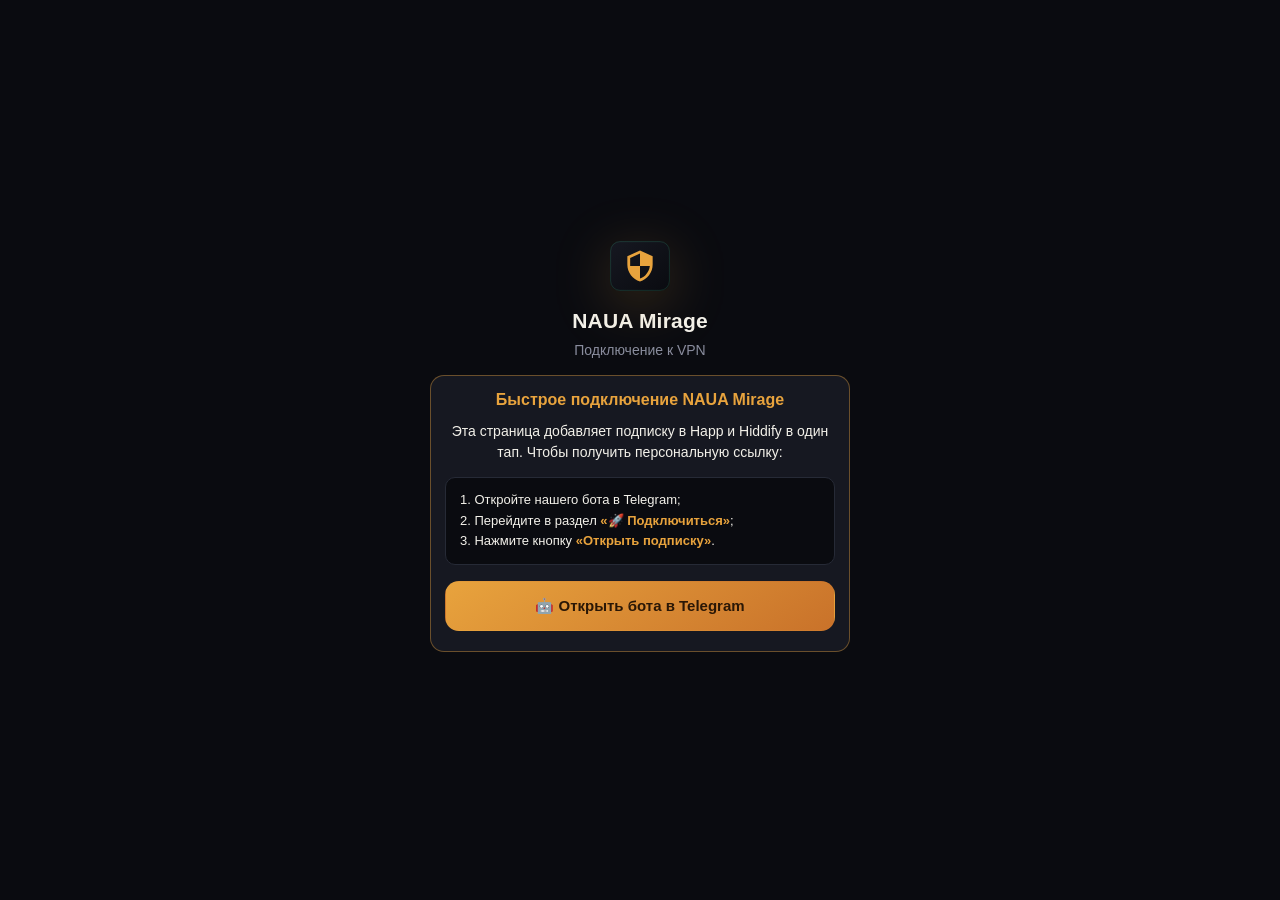
==== docs/connect/index.html @ 089b2c99 "feat(connect): add inline copy hint and compact bot/support footer" ====
<!doctype html>
<html lang="ru">
<head>
<meta charset="utf-8">
<meta name="viewport" content="width=device-width, initial-scale=1, viewport-fit=cover">
<meta name="robots" content="noindex, nofollow">
<meta name="color-scheme" content="dark">
<title>NAUA Mirage — подключение</title>
<style>
  :root {
    --bg: #0a0b10;
    --card: #161821;
    --line: #262a36;
    --text: #f3f1ea;
    --muted: #8a8d9e;
    --accent: #e8a33d;
    --accent-2: #c9722a;
  }
  * { box-sizing: border-box; }
  html, body { margin: 0; padding: 0; background: var(--bg); color: var(--text); }
  body {
    font: 16px/1.45 -apple-system, BlinkMacSystemFont, "Segoe UI", Roboto, Arial, sans-serif;
    min-height: 100vh;
    min-height: 100dvh;
    display: flex;
    align-items: center;
    justify-content: center;
    padding: 14px 16px calc(14px + env(safe-area-inset-bottom));
  }
  main { width: 100%; max-width: 420px; }
  .logo {
    width: 60px; height: 60px; margin: 0 auto 10px;
    filter: drop-shadow(0 12px 28px rgba(232, 163, 61, .22));
  }
  .logo svg { width: 100%; height: 100%; display: block; }
  h1 { font-size: 21px; margin: 0 0 4px; text-align: center; letter-spacing: .2px; }
  .sub { color: var(--muted); text-align: center; margin: 0 0 14px; font-size: 14px; }
  .hint {
    background: var(--card); border: 1px solid var(--line); border-radius: 14px;
    padding: 12px 14px; margin: 0 0 12px; font-size: 14px; color: var(--text);
  }
  .hint b { color: var(--accent); }
  .btn {
    display: flex; align-items: center; justify-content: space-between; gap: 10px;
    width: 100%; padding: 13px 16px; margin: 0 0 8px;
    border-radius: 14px; border: 1px solid var(--line);
    background: var(--card); color: var(--text);
    font-size: 15px; font-weight: 600; text-decoration: none;
    cursor: pointer; -webkit-tap-highlight-color: transparent;
  }
  .btn:active { transform: scale(.99); }
  .btn.primary {
    background: linear-gradient(145deg, var(--accent), var(--accent-2));
    border-color: transparent; color: #2a1706;
  }
  .btn .tag { font-size: 12px; font-weight: 500; opacity: .7; }
  .btn.primary .tag { opacity: .85; }
  .divider { height: 1px; background: var(--line); margin: 12px 0; }
  .note { color: var(--muted); font-size: 13px; text-align: center; margin: 10px 0 0; min-height: 18px; }
  .note a { color: var(--accent); }
  .error {
    background: #2a1518; border: 1px solid #5a2530; color: #ffb4bf;
    border-radius: 14px; padding: 16px; font-size: 14px; text-align: center;
  }
  .hidden { display: none; }
</style>
</head>
<body>
<main>
  <div class="logo" aria-hidden="true">
    <svg viewBox="0 0 192 192" xmlns="http://www.w3.org/2000/svg">
      <defs>
        <linearGradient id="aurora" x1="0" y1="0" x2="1" y2="1">
          <stop offset="0" stop-color="#161821"/>
          <stop offset="1" stop-color="#0a0b10"/>
        </linearGradient>
      </defs>
      <path d="M32,16 h128 a32,32 0 0 1 32,32 v96 a32,32 0 0 1 -32,32 h-128 a32,32 0 0 1 -32,-32 v-96 a32,32 0 0 1 32,-32 z" fill="url(#aurora)"/>
      <path d="M32,18 h128 a30,30 0 0 1 30,30 v96 a30,30 0 0 1 -30,30 h-128 a30,30 0 0 1 -30,-30 v-96 a30,30 0 0 1 30,-30 z" fill="none" stroke="#4DE8A33D" stroke-width="2"/>
      <g transform="translate(42,42) scale(4.5)">
        <path d="M12,1L3,5v6c0,5.55 3.84,10.74 9,12c5.16,-1.26 9,-6.45 9,-12V5L12,1zM12,11.99h7c-0.53,4.12 -3.28,7.79 -7,8.94V12H5V6.3l7,-3.11v8.8z" fill="#e8a33d"/>
      </g>
    </svg>
  </div>
  <h1>NAUA Mirage</h1>
  <p class="sub" id="subtitle">Подключение к VPN</p>

  <div id="broken" class="hint hidden" style="border-color: rgba(232, 163, 61, 0.4); text-align: center;">
    <p style="margin: 0 0 10px; font-weight: 600; font-size: 16px; color: var(--accent);" id="brokenTitle">Быстрое подключение NAUA Mirage</p>
    <p style="margin: 0 0 14px; font-size: 14px; line-height: 1.5; color: var(--text);" id="brokenText">
      Эта страница добавляет подписку в Happ и Hiddify в один тап. Чтобы получить персональную ссылку:
    </p>
    <div id="brokenSteps" style="text-align: left; background: var(--bg); border: 1px solid var(--line); border-radius: 10px; padding: 12px 14px; margin-bottom: 16px; font-size: 13px; line-height: 1.6;">
      1. Откройте нашего бота в Telegram;<br>
      2. Перейдите в раздел <b>«🚀 Подключиться»</b>;<br>
      3. Нажмите кнопку <b>«Открыть подписку»</b>.
    </div>
    <a class="btn primary" id="openBotBtn" href="https://t.me/NAUA_Security_Mirage_Bot" target="_blank" rel="noreferrer" style="justify-content: center; text-decoration: none;">
      <span id="brokenBotText">🤖 Открыть бота в Telegram</span>
    </a>
  </div>

  <div id="ready" class="hidden">
    <div class="hint" id="hint">
      <b>Выбери приложение</b> — подписка добавится в один тап. Оба платных
      узла (Нидерланды и Турция) уже внутри.
    </div>

    <a class="btn primary" id="happ" href="#" rel="noreferrer">
      <span>Открыть в Happ</span><span class="tag">рекомендуем</span>
    </a>
    <a class="btn" id="hiddify" href="#" rel="noreferrer">
      <span>Открыть в Hiddify</span>
    </a>
    <a class="btn" id="v2rayng" href="#" rel="noreferrer">
      <span>Открыть в v2rayTun</span>
    </a>

    <p class="note hidden" id="appHint"></p>

    <div class="divider"></div>

    <button class="btn" id="copy" type="button" style="margin-bottom: 0;">
      <span>📋 Скопировать ссылку</span>
    </button>
    <p class="note" id="note"></p>
    <p class="note" id="verificationNote" style="margin-top: 10px; font-size: 12px; opacity: 0.7;">Проект NAUA Security Mirage · Код верификации: PLAT</p>
  </div>
</main>

<script>
(function () {
  var params = new URLSearchParams(location.search);
  var url = params.get("u") || "";
  var lang = params.get("lang") === "en" ? "en" : "ru";

  if (url) {
    if (url.startsWith("http://")) {
      url = "https://" + url.slice(7);
    }
    if (url.includes(".supabase.co/telegram-subscription")) {
      url = url.replace(".supabase.co/telegram-subscription", ".supabase.co/functions/v1/telegram-subscription");
    }
  }

  var texts = {
    ru: {
      subtitle: "Подключение к VPN",
      hint: "<b>Выбери приложение</b> — подписка добавится в один тап. Оба платных узла (Нидерланды и Турция, протоколы XHTTP и Hysteria 2) уже внутри.",
      happ: "Открыть в Happ",
      hiddify: "Открыть в Hiddify",
      v2rayng: "Открыть в v2rayTun",
      copy: "📋 Скопировать ссылку",
      copied: "Ссылка скопирована ✓",
      copyFail: "Не получилось скопировать — выдели ссылку вручную.",
      brokenTitle: "Быстрое подключение NAUA Mirage",
      brokenText: "Эта страница добавляет подписку в Happ и Hiddify в один тап. Чтобы получить персональную ссылку:",
      brokenSteps: "1. Откройте нашего бота в Telegram;<br>2. Перейдите в раздел <b>«🚀 Подключиться»</b>;<br>3. Нажмите кнопку <b>«Открыть подписку»</b>.",
      brokenBotBtn: "🤖 Открыть бота в Telegram",
      note: "Если приложение не открылось — скопируй ссылку и добавь её в приложении вручную.",
      appHint: "Приложение не открылось? <a href=\"{store}\" target=\"_blank\" rel=\"noreferrer\">Установи его</a> или <a href=\"#\" id=\"appHintCopy\">скопируй ссылку</a> и добавь вручную.",
      tag: "рекомендуем",
      verification: "NAUA Security Mirage · PLAT · <a href=\"https://t.me/NAUA_Security_Mirage_Bot\" target=\"_blank\" rel=\"noreferrer\">Бот</a> · <a href=\"https://t.me/News_And_Updates_Apps?direct\" target=\"_blank\" rel=\"noreferrer\">Поддержка</a>"
    },
    en: {
      subtitle: "VPN connection",
      hint: "<b>Pick an app</b> — the subscription is added in one tap. Both paid nodes (Netherlands and Turkey, XHTTP and Hysteria 2) are already inside.",
      happ: "Open in Happ",
      hiddify: "Open in Hiddify",
      v2rayng: "Open in v2rayTun",
      copy: "📋 Copy the link",
      copied: "Link copied ✓",
      copyFail: "Could not copy — select the link manually.",
      brokenTitle: "NAUA Mirage 1-Tap Connect",
      brokenText: "This page adds your VPN subscription in 1 tap. To get your personal connection link:",
      brokenSteps: "1. Open our Telegram bot;<br>2. Go to the <b>«🚀 Connect»</b> section;<br>3. Tap <b>«Open Subscription»</b>.",
      brokenBotBtn: "🤖 Open Telegram Bot",
      note: "If the app did not open, copy the link and add it inside the app manually.",
      appHint: "The app did not open? <a href=\"{store}\" target=\"_blank\" rel=\"noreferrer\">Install it</a> or <a href=\"#\" id=\"appHintCopy\">copy the link</a> and add it manually.",
      tag: "recommended",
      verification: "NAUA Security Mirage · PLAT · <a href=\"https://t.me/NAUA_Security_Mirage_Bot\" target=\"_blank\" rel=\"noreferrer\">Bot</a> · <a href=\"https://t.me/News_And_Updates_Apps?direct\" target=\"_blank\" rel=\"noreferrer\">Support</a>"
    }
  };
  var t = texts[lang];
  if (lang === "en") document.documentElement.lang = "en";

  document.getElementById("subtitle").textContent = t.subtitle;
  document.getElementById("hint").innerHTML = t.hint;
  document.querySelector("#happ span").textContent = t.happ;
  document.querySelector("#hiddify span").textContent = t.hiddify;
  document.querySelector("#v2rayng span").textContent = t.v2rayng;
  document.querySelector("#copy span").textContent = t.copy;
  document.querySelector("#happ .tag").textContent = t.tag;
  var verEl = document.getElementById("verificationNote");
  if (verEl) verEl.innerHTML = t.verification;

  if (!url) {
    var bTitle = document.getElementById("brokenTitle");
    var bText = document.getElementById("brokenText");
    var bSteps = document.getElementById("brokenSteps");
    var bBot = document.getElementById("brokenBotText");
    if (bTitle) bTitle.textContent = t.brokenTitle;
    if (bText) bText.textContent = t.brokenText;
    if (bSteps) bSteps.innerHTML = t.brokenSteps;
    if (bBot) bBot.textContent = t.brokenBotBtn;
    document.getElementById("broken").classList.remove("hidden");
    return;
  }

  document.getElementById("ready").classList.remove("hidden");
  document.getElementById("note").textContent = t.note;

  // Happ, Hiddify и v2RayTun ждут адрес подписки как есть: если его
  // percent-кодировать, они отвечают «Url подписки не валидна».
  var raw = encodeURI(url);

  // Прямое добавление подписки в один тап:
  // настройки открыты — Happ отображает узлы (Швейцария, Турция) и их пинг.
  document.getElementById("happ").href = "happ://add/" + raw;
  document.getElementById("hiddify").href = "hiddify://import/" + raw;
  document.getElementById("v2rayng").href = "v2raytun://import/" + raw;

  // Приложение могло не установиться или не открыться. Если через секунду
  // страница всё ещё на экране — подсказываем установку и ручное добавление.
  var appHint = document.getElementById("appHint");
  var appHintTimer = null;
  var watchApp = function (button, storeUrl) {
    if (!button) return;
    button.addEventListener("click", function () {
      clearTimeout(appHintTimer);
      appHintTimer = setTimeout(function () {
        if (document.visibilityState !== "visible") return;
        appHint.innerHTML = t.appHint.replace("{store}", storeUrl);
        appHint.classList.remove("hidden");
        var quickCopy = document.getElementById("appHintCopy");
        if (quickCopy) {
          quickCopy.addEventListener("click", function (ev) {
            ev.preventDefault();
            document.getElementById("copy").click();
          });
        }
      }, 1600);
    });
  };
  document.addEventListener("visibilitychange", function () {
    if (document.hidden) clearTimeout(appHintTimer);
  });
  watchApp(
    document.getElementById("happ"),
    "https://www.happ.su/main",
  );
  watchApp(
    document.getElementById("hiddify"),
    "https://hiddify.com/",
  );
  watchApp(
    document.getElementById("v2rayng"),
    "https://v2raytun.com/",
  );

  document.getElementById("copy").addEventListener("click", function () {
    var done = function () {
      document.getElementById("note").textContent = t.copied;
      document.getElementById("note").style.color = "#7ee2a8";
    };
    if (navigator.clipboard && navigator.clipboard.writeText) {
      navigator.clipboard.writeText(url).then(done).catch(function () {
        fallback();
      });
    } else {
      fallback();
    }
    function fallback() {
      try {
        var area = document.createElement("textarea");
        area.value = url;
        area.style.position = "fixed";
        area.style.opacity = "0";
        document.body.appendChild(area);
        area.select();
        document.execCommand("copy");
        document.body.removeChild(area);
        done();
      } catch (e) {
        document.getElementById("note").textContent = t.copyFail;
      }
    }
  });
})();
</script>
</body>
</html>
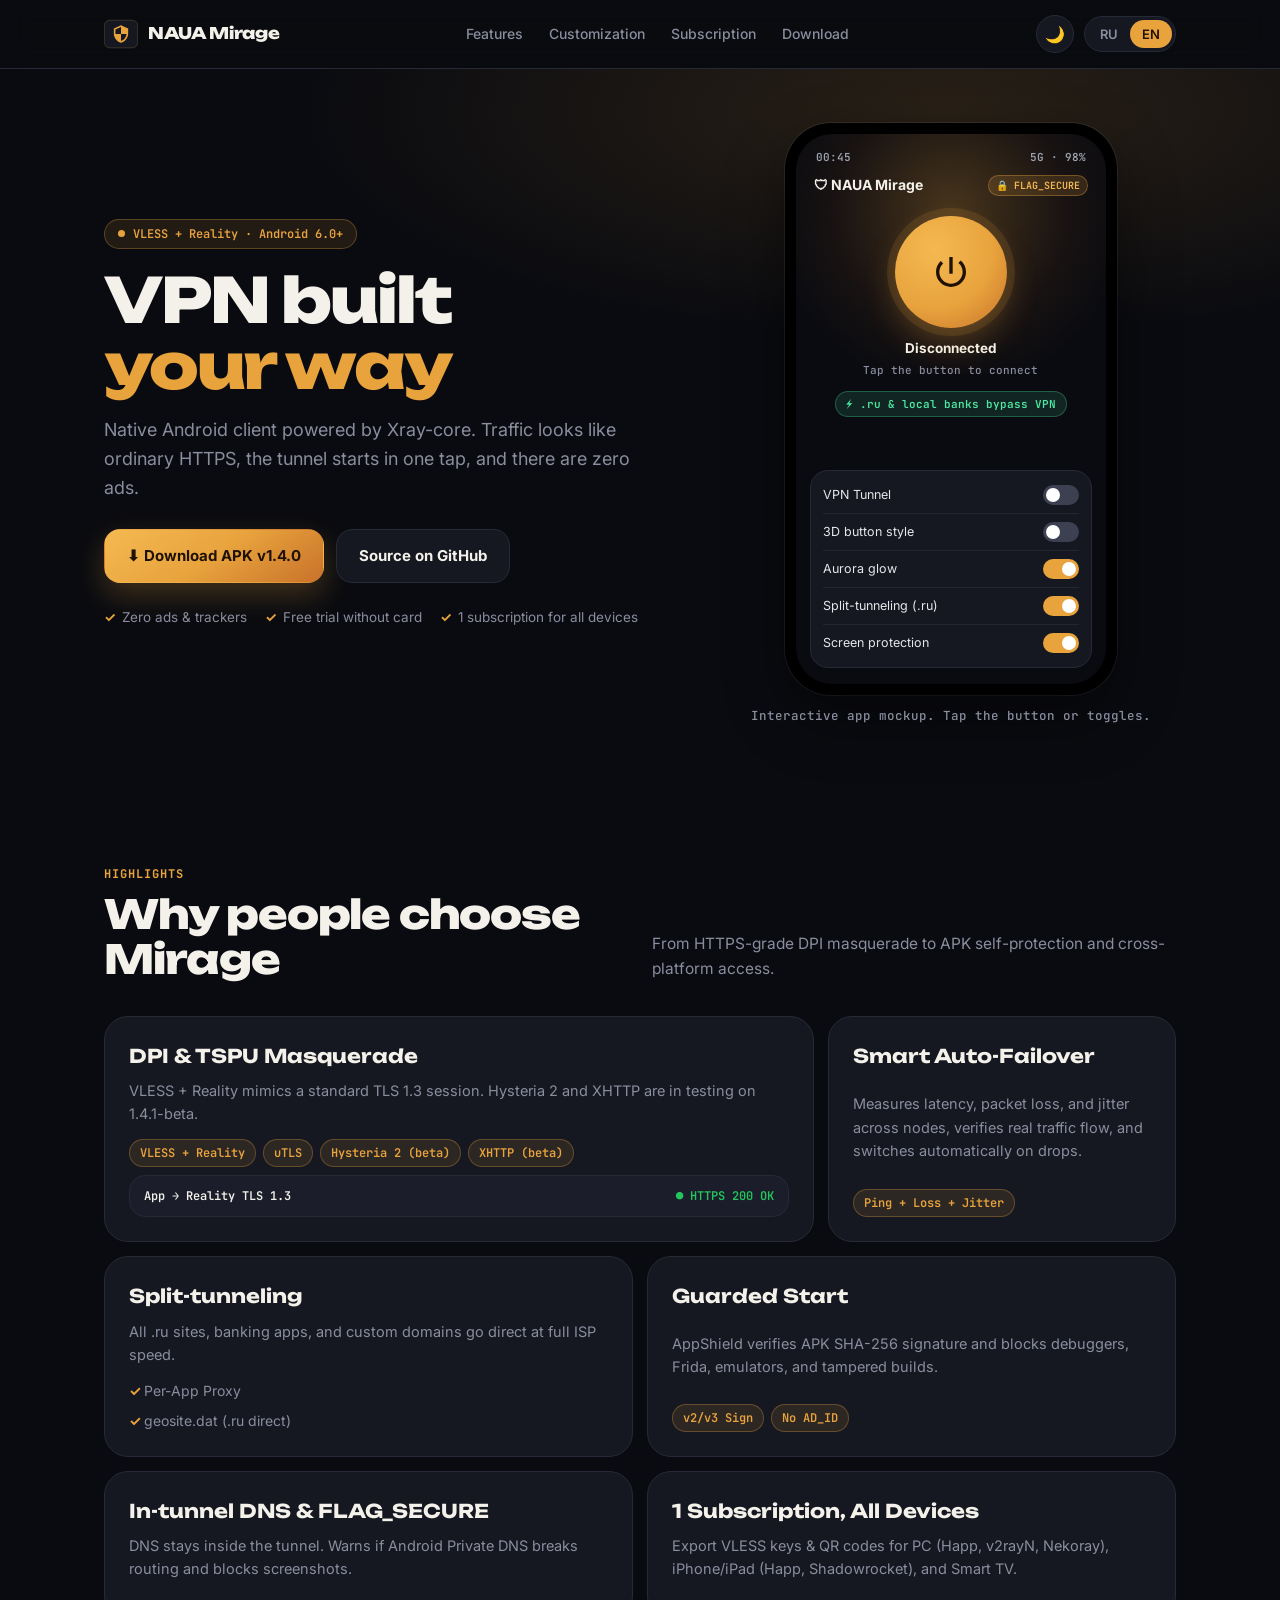
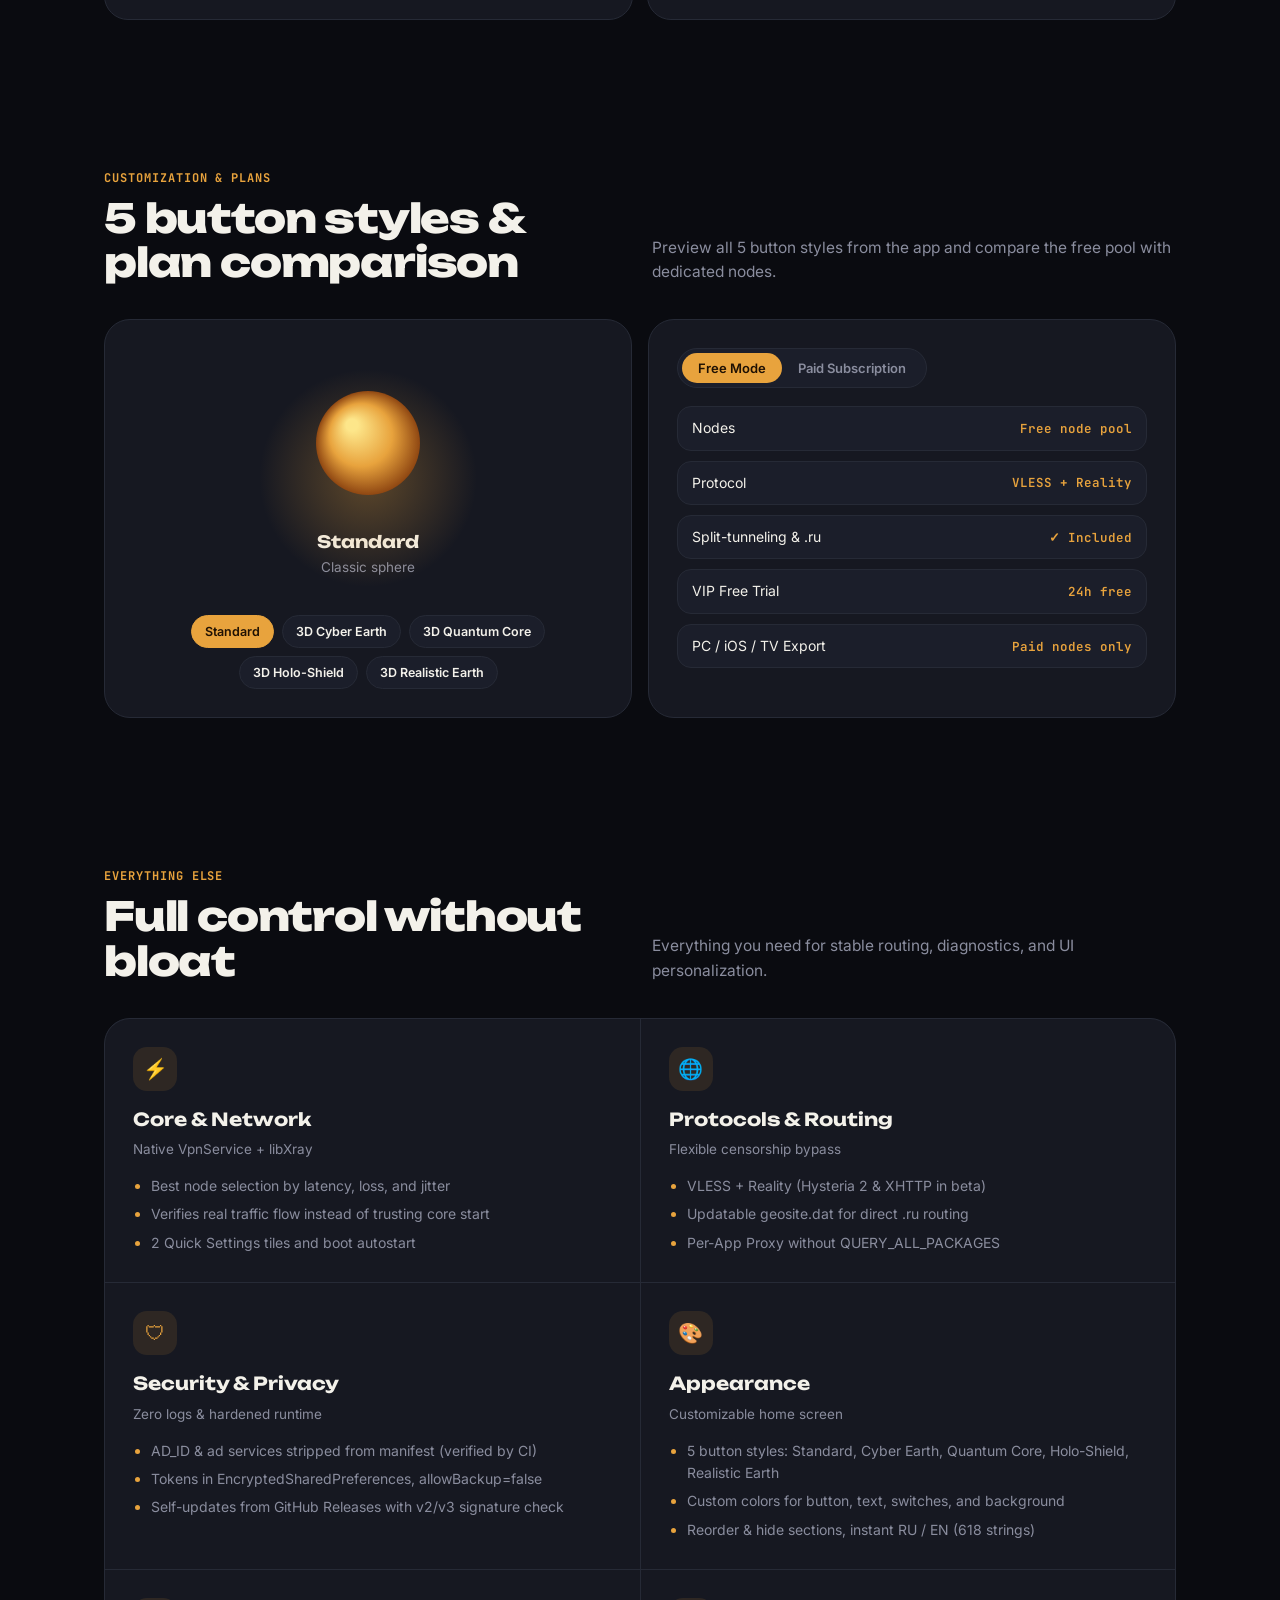
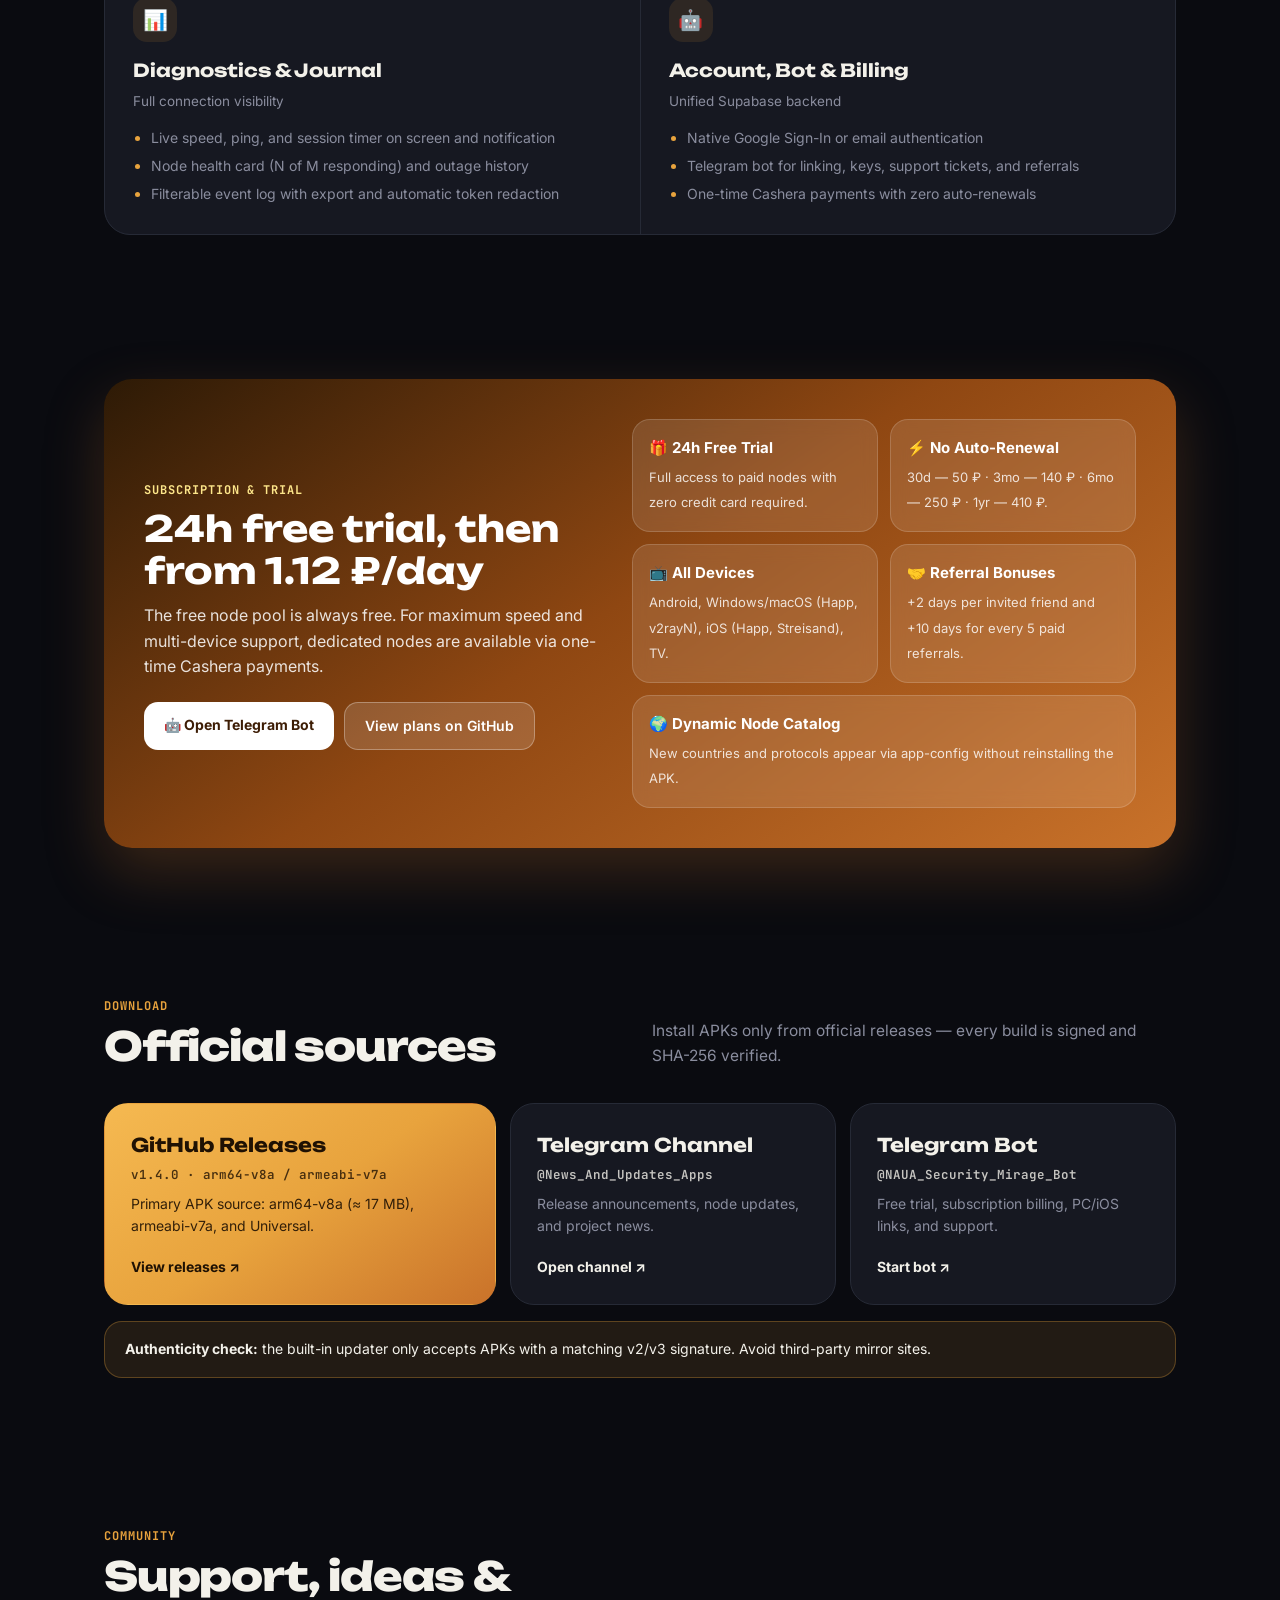
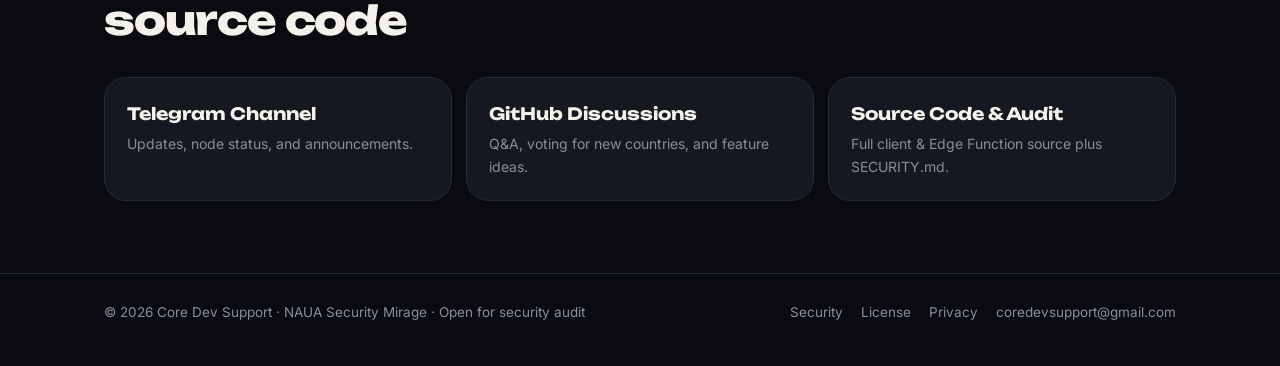
==== commit 6048b4d1: "feat(pages): add Cherrygram-style landing page with amber-black theme and interactive previews" ====
--- a/docs/connect/index.html
+++ b/docs/connect/index.html
@@ -1,81 +1,32 @@
 <!doctype html>
-<html lang="ru">
+<html lang="ru" data-theme="dark">
 <head>
 <meta charset="utf-8">
 <meta name="viewport" content="width=device-width, initial-scale=1, viewport-fit=cover">
-<meta name="robots" content="noindex, nofollow">
-<meta name="color-scheme" content="dark">
-<title>NAUA Mirage — подключение</title>
-<style>
-  :root {
-    --bg: #0a0b10;
-    --card: #161821;
-    --line: #262a36;
-    --text: #f3f1ea;
-    --muted: #8a8d9e;
-    --accent: #e8a33d;
-    --accent-2: #c9722a;
-  }
-  * { box-sizing: border-box; }
-  html, body { margin: 0; padding: 0; background: var(--bg); color: var(--text); }
-  body {
-    font: 16px/1.45 -apple-system, BlinkMacSystemFont, "Segoe UI", Roboto, Arial, sans-serif;
-    min-height: 100vh;
-    min-height: 100dvh;
-    display: flex;
-    align-items: center;
-    justify-content: center;
-    padding: 14px 16px calc(14px + env(safe-area-inset-bottom));
-  }
-  main { width: 100%; max-width: 420px; }
-  .logo {
-    width: 60px; height: 60px; margin: 0 auto 10px;
-    filter: drop-shadow(0 12px 28px rgba(232, 163, 61, .22));
-  }
-  .logo svg { width: 100%; height: 100%; display: block; }
-  h1 { font-size: 21px; margin: 0 0 4px; text-align: center; letter-spacing: .2px; }
-  .sub { color: var(--muted); text-align: center; margin: 0 0 14px; font-size: 14px; }
-  .hint {
-    background: var(--card); border: 1px solid var(--line); border-radius: 14px;
-    padding: 12px 14px; margin: 0 0 12px; font-size: 14px; color: var(--text);
-  }
-  .hint b { color: var(--accent); }
-  .btn {
-    display: flex; align-items: center; justify-content: space-between; gap: 10px;
-    width: 100%; padding: 13px 16px; margin: 0 0 8px;
-    border-radius: 14px; border: 1px solid var(--line);
-    background: var(--card); color: var(--text);
-    font-size: 15px; font-weight: 600; text-decoration: none;
-    cursor: pointer; -webkit-tap-highlight-color: transparent;
-  }
-  .btn:active { transform: scale(.99); }
-  .btn.primary {
-    background: linear-gradient(145deg, var(--accent), var(--accent-2));
-    border-color: transparent; color: #2a1706;
-  }
-  .btn .tag { font-size: 12px; font-weight: 500; opacity: .7; }
-  .btn.primary .tag { opacity: .85; }
-  .divider { height: 1px; background: var(--line); margin: 12px 0; }
-  .note { color: var(--muted); font-size: 13px; text-align: center; margin: 10px 0 0; min-height: 18px; }
-  .note a { color: var(--accent); }
-  .error {
-    background: #2a1518; border: 1px solid #5a2530; color: #ffb4bf;
-    border-radius: 14px; padding: 16px; font-size: 14px; text-align: center;
-  }
-  .hidden { display: none; }
-</style>
+<meta name="robots" content="index, follow">
+<meta name="color-scheme" content="dark light">
+<meta name="description" content="NAUA Security Mirage — нативный Android VPN на VLESS + Reality. Маскировка под HTTPS, автовыбор узла, split-tunneling, DNS внутри туннеля и 1 подписка на все устройства.">
+<meta property="og:title" content="NAUA Security Mirage — Native Android VPN">
+<meta property="og:description" content="VLESS + Reality · автовыбор узла · split-tunneling · без рекламы и трекеров.">
+<meta property="og:type" content="website">
+<title>NAUA Security Mirage — Android VPN (VLESS + Reality)</title>
+<link rel="preconnect" href="https://fonts.googleapis.com">
+<link rel="preconnect" href="https://fonts.gstatic.com" crossorigin>
+<link href="https://fonts.googleapis.com/css2?family=Inter:wght@400;500;600;700&family=JetBrains+Mono:wght@500;600;700&family=Unbounded:wght@700;800&display=swap" rel="stylesheet">
+<link rel="stylesheet" href="styles.css">
 </head>
 <body>
-<main>
-  <div class="logo" aria-hidden="true">
+
+<!-- ==================== CONNECT MODE (?u=...) ==================== -->
+<main id="connectView" class="connect-wrap hidden">
+  <div class="connect-logo" aria-hidden="true">
     <svg viewBox="0 0 192 192" xmlns="http://www.w3.org/2000/svg">
       <defs>
-        <linearGradient id="aurora" x1="0" y1="0" x2="1" y2="1">
-          <stop offset="0" stop-color="#161821"/>
-          <stop offset="1" stop-color="#0a0b10"/>
+        <linearGradient id="auroraC" x1="0" y1="0" x2="1" y2="1">
+          <stop offset="0" stop-color="#161821"/><stop offset="1" stop-color="#0a0b10"/>
         </linearGradient>
       </defs>
-      <path d="M32,16 h128 a32,32 0 0 1 32,32 v96 a32,32 0 0 1 -32,32 h-128 a32,32 0 0 1 -32,-32 v-96 a32,32 0 0 1 32,-32 z" fill="url(#aurora)"/>
+      <path d="M32,16 h128 a32,32 0 0 1 32,32 v96 a32,32 0 0 1 -32,32 h-128 a32,32 0 0 1 -32,-32 v-96 a32,32 0 0 1 32,-32 z" fill="url(#auroraC)"/>
       <path d="M32,18 h128 a30,30 0 0 1 30,30 v96 a30,30 0 0 1 -30,30 h-128 a30,30 0 0 1 -30,-30 v-96 a30,30 0 0 1 30,-30 z" fill="none" stroke="#4DE8A33D" stroke-width="2"/>
       <g transform="translate(42,42) scale(4.5)">
         <path d="M12,1L3,5v6c0,5.55 3.84,10.74 9,12c5.16,-1.26 9,-6.45 9,-12V5L12,1zM12,11.99h7c-0.53,4.12 -3.28,7.79 -7,8.94V12H5V6.3l7,-3.11v8.8z" fill="#e8a33d"/>
@@ -83,210 +34,366 @@
     </svg>
   </div>
   <h1>NAUA Mirage</h1>
-  <p class="sub" id="subtitle">Подключение к VPN</p>
-
-  <div id="broken" class="hint hidden" style="border-color: rgba(232, 163, 61, 0.4); text-align: center;">
-    <p style="margin: 0 0 10px; font-weight: 600; font-size: 16px; color: var(--accent);" id="brokenTitle">Быстрое подключение NAUA Mirage</p>
-    <p style="margin: 0 0 14px; font-size: 14px; line-height: 1.5; color: var(--text);" id="brokenText">
-      Эта страница добавляет подписку в Happ и Hiddify в один тап. Чтобы получить персональную ссылку:
-    </p>
-    <div id="brokenSteps" style="text-align: left; background: var(--bg); border: 1px solid var(--line); border-radius: 10px; padding: 12px 14px; margin-bottom: 16px; font-size: 13px; line-height: 1.6;">
-      1. Откройте нашего бота в Telegram;<br>
-      2. Перейдите в раздел <b>«🚀 Подключиться»</b>;<br>
-      3. Нажмите кнопку <b>«Открыть подписку»</b>.
-    </div>
-    <a class="btn primary" id="openBotBtn" href="https://t.me/NAUA_Security_Mirage_Bot" target="_blank" rel="noreferrer" style="justify-content: center; text-decoration: none;">
-      <span id="brokenBotText">🤖 Открыть бота в Telegram</span>
-    </a>
-  </div>
-
-  <div id="ready" class="hidden">
-    <div class="hint" id="hint">
-      <b>Выбери приложение</b> — подписка добавится в один тап. Оба платных
-      узла (Нидерланды и Турция) уже внутри.
-    </div>
-
-    <a class="btn primary" id="happ" href="#" rel="noreferrer">
-      <span>Открыть в Happ</span><span class="tag">рекомендуем</span>
-    </a>
-    <a class="btn" id="hiddify" href="#" rel="noreferrer">
-      <span>Открыть в Hiddify</span>
-    </a>
-    <a class="btn" id="v2rayng" href="#" rel="noreferrer">
-      <span>Открыть в v2rayTun</span>
-    </a>
-
-    <p class="note hidden" id="appHint"></p>
-
-    <div class="divider"></div>
-
-    <button class="btn" id="copy" type="button" style="margin-bottom: 0;">
-      <span>📋 Скопировать ссылку</span>
-    </button>
-    <p class="note" id="note"></p>
-    <p class="note" id="verificationNote" style="margin-top: 10px; font-size: 12px; opacity: 0.7;">Проект NAUA Security Mirage · Код верификации: PLAT</p>
-  </div>
+  <p class="connect-sub" id="subtitle">Подключение к VPN</p>
+  <div class="connect-hint" id="hint"></div>
+  <a class="c-btn primary" id="happ" href="#" rel="noreferrer"><span>Открыть в Happ</span><span class="tag">рекомендуем</span></a>
+  <a class="c-btn" id="hiddify" href="#" rel="noreferrer"><span>Открыть в Hiddify</span></a>
+  <a class="c-btn" id="v2rayng" href="#" rel="noreferrer"><span>Открыть в v2rayTun</span></a>
+  <p class="c-note hidden" id="appHint"></p>
+  <div class="c-divider"></div>
+  <button class="c-btn" id="copy" type="button" style="margin-bottom:0;"><span>📋 Скопировать ссылку</span></button>
+  <p class="c-note" id="note"></p>
+  <p class="c-note" id="verificationNote" style="margin-top:10px;font-size:12px;opacity:.75;"></p>
 </main>
 
-<script>
-(function () {
-  var params = new URLSearchParams(location.search);
-  var url = params.get("u") || "";
-  var lang = params.get("lang") === "en" ? "en" : "ru";
-
-  if (url) {
-    if (url.startsWith("http://")) {
-      url = "https://" + url.slice(7);
-    }
-    if (url.includes(".supabase.co/telegram-subscription")) {
-      url = url.replace(".supabase.co/telegram-subscription", ".supabase.co/functions/v1/telegram-subscription");
-    }
-  }
-
-  var texts = {
-    ru: {
-      subtitle: "Подключение к VPN",
-      hint: "<b>Выбери приложение</b> — подписка добавится в один тап. Оба платных узла (Нидерланды и Турция, протоколы XHTTP и Hysteria 2) уже внутри.",
-      happ: "Открыть в Happ",
-      hiddify: "Открыть в Hiddify",
-      v2rayng: "Открыть в v2rayTun",
-      copy: "📋 Скопировать ссылку",
-      copied: "Ссылка скопирована ✓",
-      copyFail: "Не получилось скопировать — выдели ссылку вручную.",
-      brokenTitle: "Быстрое подключение NAUA Mirage",
-      brokenText: "Эта страница добавляет подписку в Happ и Hiddify в один тап. Чтобы получить персональную ссылку:",
-      brokenSteps: "1. Откройте нашего бота в Telegram;<br>2. Перейдите в раздел <b>«🚀 Подключиться»</b>;<br>3. Нажмите кнопку <b>«Открыть подписку»</b>.",
-      brokenBotBtn: "🤖 Открыть бота в Telegram",
-      note: "Если приложение не открылось — скопируй ссылку и добавь её в приложении вручную.",
-      appHint: "Приложение не открылось? <a href=\"{store}\" target=\"_blank\" rel=\"noreferrer\">Установи его</a> или <a href=\"#\" id=\"appHintCopy\">скопируй ссылку</a> и добавь вручную.",
-      tag: "рекомендуем",
-      verification: "NAUA Security Mirage · PLAT · <a href=\"https://t.me/NAUA_Security_Mirage_Bot\" target=\"_blank\" rel=\"noreferrer\">Бот</a> · <a href=\"https://t.me/News_And_Updates_Apps?direct\" target=\"_blank\" rel=\"noreferrer\">Поддержка</a>"
-    },
-    en: {
-      subtitle: "VPN connection",
-      hint: "<b>Pick an app</b> — the subscription is added in one tap. Both paid nodes (Netherlands and Turkey, XHTTP and Hysteria 2) are already inside.",
-      happ: "Open in Happ",
-      hiddify: "Open in Hiddify",
-      v2rayng: "Open in v2rayTun",
-      copy: "📋 Copy the link",
-      copied: "Link copied ✓",
-      copyFail: "Could not copy — select the link manually.",
-      brokenTitle: "NAUA Mirage 1-Tap Connect",
-      brokenText: "This page adds your VPN subscription in 1 tap. To get your personal connection link:",
-      brokenSteps: "1. Open our Telegram bot;<br>2. Go to the <b>«🚀 Connect»</b> section;<br>3. Tap <b>«Open Subscription»</b>.",
-      brokenBotBtn: "🤖 Open Telegram Bot",
-      note: "If the app did not open, copy the link and add it inside the app manually.",
-      appHint: "The app did not open? <a href=\"{store}\" target=\"_blank\" rel=\"noreferrer\">Install it</a> or <a href=\"#\" id=\"appHintCopy\">copy the link</a> and add it manually.",
-      tag: "recommended",
-      verification: "NAUA Security Mirage · PLAT · <a href=\"https://t.me/NAUA_Security_Mirage_Bot\" target=\"_blank\" rel=\"noreferrer\">Bot</a> · <a href=\"https://t.me/News_And_Updates_Apps?direct\" target=\"_blank\" rel=\"noreferrer\">Support</a>"
-    }
-  };
-  var t = texts[lang];
-  if (lang === "en") document.documentElement.lang = "en";
-
-  document.getElementById("subtitle").textContent = t.subtitle;
-  document.getElementById("hint").innerHTML = t.hint;
-  document.querySelector("#happ span").textContent = t.happ;
-  document.querySelector("#hiddify span").textContent = t.hiddify;
-  document.querySelector("#v2rayng span").textContent = t.v2rayng;
-  document.querySelector("#copy span").textContent = t.copy;
-  document.querySelector("#happ .tag").textContent = t.tag;
-  var verEl = document.getElementById("verificationNote");
-  if (verEl) verEl.innerHTML = t.verification;
-
-  if (!url) {
-    var bTitle = document.getElementById("brokenTitle");
-    var bText = document.getElementById("brokenText");
-    var bSteps = document.getElementById("brokenSteps");
-    var bBot = document.getElementById("brokenBotText");
-    if (bTitle) bTitle.textContent = t.brokenTitle;
-    if (bText) bText.textContent = t.brokenText;
-    if (bSteps) bSteps.innerHTML = t.brokenSteps;
-    if (bBot) bBot.textContent = t.brokenBotBtn;
-    document.getElementById("broken").classList.remove("hidden");
-    return;
-  }
-
-  document.getElementById("ready").classList.remove("hidden");
-  document.getElementById("note").textContent = t.note;
-
-  // Happ, Hiddify и v2RayTun ждут адрес подписки как есть: если его
-  // percent-кодировать, они отвечают «Url подписки не валидна».
-  var raw = encodeURI(url);
-
-  // Прямое добавление подписки в один тап:
-  // настройки открыты — Happ отображает узлы (Швейцария, Турция) и их пинг.
-  document.getElementById("happ").href = "happ://add/" + raw;
-  document.getElementById("hiddify").href = "hiddify://import/" + raw;
-  document.getElementById("v2rayng").href = "v2raytun://import/" + raw;
-
-  // Приложение могло не установиться или не открыться. Если через секунду
-  // страница всё ещё на экране — подсказываем установку и ручное добавление.
-  var appHint = document.getElementById("appHint");
-  var appHintTimer = null;
-  var watchApp = function (button, storeUrl) {
-    if (!button) return;
-    button.addEventListener("click", function () {
-      clearTimeout(appHintTimer);
-      appHintTimer = setTimeout(function () {
-        if (document.visibilityState !== "visible") return;
-        appHint.innerHTML = t.appHint.replace("{store}", storeUrl);
-        appHint.classList.remove("hidden");
-        var quickCopy = document.getElementById("appHintCopy");
-        if (quickCopy) {
-          quickCopy.addEventListener("click", function (ev) {
-            ev.preventDefault();
-            document.getElementById("copy").click();
-          });
-        }
-      }, 1600);
-    });
-  };
-  document.addEventListener("visibilitychange", function () {
-    if (document.hidden) clearTimeout(appHintTimer);
-  });
-  watchApp(
-    document.getElementById("happ"),
-    "https://www.happ.su/main",
-  );
-  watchApp(
-    document.getElementById("hiddify"),
-    "https://hiddify.com/",
-  );
-  watchApp(
-    document.getElementById("v2rayng"),
-    "https://v2raytun.com/",
-  );
-
-  document.getElementById("copy").addEventListener("click", function () {
-    var done = function () {
-      document.getElementById("note").textContent = t.copied;
-      document.getElementById("note").style.color = "#7ee2a8";
-    };
-    if (navigator.clipboard && navigator.clipboard.writeText) {
-      navigator.clipboard.writeText(url).then(done).catch(function () {
-        fallback();
-      });
-    } else {
-      fallback();
-    }
-    function fallback() {
-      try {
-        var area = document.createElement("textarea");
-        area.value = url;
-        area.style.position = "fixed";
-        area.style.opacity = "0";
-        document.body.appendChild(area);
-        area.select();
-        document.execCommand("copy");
-        document.body.removeChild(area);
-        done();
-      } catch (e) {
-        document.getElementById("note").textContent = t.copyFail;
-      }
-    }
-  });
-})();
-</script>
+<!-- ==================== LANDING MODE ==================== -->
+<div id="landingView" class="hidden">
+  <header class="top-bar">
+    <div class="top-inner">
+      <a class="brand" href="#top">
+        <svg viewBox="0 0 192 192" xmlns="http://www.w3.org/2000/svg" aria-hidden="true">
+          <path d="M32,16 h128 a32,32 0 0 1 32,32 v96 a32,32 0 0 1 -32,32 h-128 a32,32 0 0 1 -32,-32 v-96 a32,32 0 0 1 32,-32 z" fill="#161821"/>
+          <path d="M32,18 h128 a30,30 0 0 1 30,30 v96 a30,30 0 0 1 -30,30 h-128 a30,30 0 0 1 -30,-30 v-96 a30,30 0 0 1 30,-30 z" fill="none" stroke="#e8a33d55" stroke-width="3"/>
+          <g transform="translate(42,42) scale(4.5)">
+            <path d="M12,1L3,5v6c0,5.55 3.84,10.74 9,12c5.16,-1.26 9,-6.45 9,-12V5L12,1zM12,11.99h7c-0.53,4.12 -3.28,7.79 -7,8.94V12H5V6.3l7,-3.11v8.8z" fill="#e8a33d"/>
+          </g>
+        </svg>
+        <span>NAUA Mirage</span>
+      </a>
+      <nav class="nav-links">
+        <a href="#highlights" data-i18n="nav_highlights">Возможности</a>
+        <a href="#styles" data-i18n="nav_styles">Кастомизация</a>
+        <a href="#plans" data-i18n="nav_plans">Подписка</a>
+        <a href="#download" data-i18n="nav_download">Скачать</a>
+      </nav>
+      <div class="top-controls">
+        <button class="theme-btn" id="themeBtn" type="button" aria-label="Theme">🌙</button>
+        <div class="theme-menu hidden" id="themeMenu">
+          <button class="theme-opt" data-theme="system" type="button"><span data-i18n="theme_sys">Как в системе</span><span>◐</span></button>
+          <button class="theme-opt" data-theme="dark" type="button"><span data-i18n="theme_dark">Тёмная</span><span>🌙</span></button>
+          <button class="theme-opt" data-theme="light" type="button"><span data-i18n="theme_light">Светлая</span><span>☀️</span></button>
+        </div>
+        <div class="lang-pill">
+          <button type="button" data-lang="ru" class="active">RU</button>
+          <button type="button" data-lang="en">EN</button>
+        </div>
+      </div>
+    </div>
+  </header>
+
+  <section class="hero" id="top">
+    <div class="wrap hero-grid">
+      <div>
+        <div class="eyebrow"><span class="pulse-dot"></span><span data-i18n="eyebrow">VLESS + Reality · Android 6.0+</span></div>
+        <h1 data-i18n="hero_title">VPN, настроенный <span class="hl">под вас</span></h1>
+        <p class="hero-lead" data-i18n="hero_lead">Нативный Android-клиент на ядре Xray. Трафик неотличим от обычного HTTPS, туннель поднимается в один тап, а рекламы нет вообще.</p>
+        <div class="cta-row">
+          <a class="btn-lg primary" href="https://github.com/Core-Dev-Support/naua-security-mirage-android/releases/latest" target="_blank" rel="noreferrer" data-i18n="cta_dl">⬇ Скачать APK v1.4.0</a>
+          <a class="btn-lg ghost" href="https://github.com/Core-Dev-Support/naua-security-mirage-android" target="_blank" rel="noreferrer" data-i18n="cta_gh">Исходники на GitHub</a>
+        </div>
+        <div class="trust-facts">
+          <span><b>✓</b> <span data-i18n="fact_1">Без рекламы и трекеров</span></span>
+          <span><b>✓</b> <span data-i18n="fact_2">Пробный день без карты</span></span>
+          <span><b>✓</b> <span data-i18n="fact_3">1 подписка на все устройства</span></span>
+        </div>
+      </div>
+
+      <div class="phone-col">
+        <div class="phone">
+          <div class="screen aurora-on split-on secure-on" id="phoneScreen">
+            <div class="aurora-bg"></div>
+            <div class="statusbar"><span>00:45</span><span>5G · 98%</span></div>
+            <div class="phone-top">
+              <div class="phone-title">🛡 NAUA Mirage</div>
+              <div class="secure-pill" data-i18n="sec_pill">🔒 FLAG_SECURE</div>
+            </div>
+            <div class="vpn-stage">
+              <button class="vpn-btn" id="phoneVpnBtn" type="button" aria-label="VPN">
+                <svg width="40" height="40" viewBox="0 0 24 24" fill="currentColor"><path d="M13 3h-2v10h2V3zm4.83 2.17l-1.42 1.42A6.92 6.92 0 0 1 19 12c0 3.87-3.13 7-7 7s-7-3.13-7-7c0-2.05.88-3.89 2.29-5.17L5.88 5.42A8.95 8.95 0 0 0 3 12a9 9 0 0 0 18 0c0-2.74-1.23-5.18-3.17-6.83z"/></svg>
+              </button>
+              <div class="vpn-status" id="vpnStatus">Отключено</div>
+              <div class="vpn-meta" id="vpnMeta">Нажми на кнопку для старта</div>
+            </div>
+            <div class="split-chip" data-i18n="split_chip">⚡ .ru и банки идут напрямую</div>
+            <div class="m-card">
+              <div class="m-row" id="rowTunnel"><span data-i18n="sw_tunnel">Туннель VPN</span><span class="m-switch"></span></div>
+              <div class="m-row" id="rowStyle"><span data-i18n="sw_style">3D-стиль кнопки</span><span class="m-switch"></span></div>
+              <div class="m-row on" id="rowAurora"><span data-i18n="sw_aurora">Сияние Aurora</span><span class="m-switch"></span></div>
+              <div class="m-row on" id="rowSplit"><span data-i18n="sw_split">Split-tunneling (.ru)</span><span class="m-switch"></span></div>
+              <div class="m-row on" id="rowSecure"><span data-i18n="sw_secure">Защита экрана</span><span class="m-switch"></span></div>
+            </div>
+          </div>
+        </div>
+        <div class="phone-hint" data-i18n="phone_hint">Живой макет приложения. Нажми на кнопку или тумблеры.</div>
+      </div>
+    </div>
+  </section>
+
+  <section id="highlights">
+    <div class="wrap">
+      <div class="sec-head">
+        <div>
+          <span class="kicker" data-i18n="k_high">Возможности</span>
+          <h2 data-i18n="h_high">Почему выбирают Mirage</h2>
+        </div>
+        <p class="sec-sub" data-i18n="s_high">От маскировки трафика под обычный HTTPS до самозащиты APK и единой подписки.</p>
+      </div>
+      <div class="bento">
+        <div class="b-card span-4">
+          <div>
+            <h3 data-i18n="b1_t">Маскировка от DPI и ТСПУ</h3>
+            <p data-i18n="b1_d">VLESS + Reality имитирует обычную TLS 1.3 сессию. В ветке 1.4.1-beta тестируются Hysteria 2 и XHTTP.</p>
+          </div>
+          <div>
+            <div class="chips">
+              <span class="chip">VLESS + Reality</span>
+              <span class="chip">uTLS</span>
+              <span class="chip">Hysteria 2 (beta)</span>
+              <span class="chip">XHTTP (beta)</span>
+            </div>
+            <div class="dpi-demo"><span>App → Reality TLS 1.3</span><span class="ok">● HTTPS 200 OK</span></div>
+          </div>
+        </div>
+        <div class="b-card span-2">
+          <h3 data-i18n="b2_t">Умный автовыбор</h3>
+          <p data-i18n="b2_d">Клиент замеряет пинг, потери и джиттер до всех узлов, проверяет реальный проход трафика и сам переключается при сбое.</p>
+          <div class="chips"><span class="chip">Ping + Loss + Jitter</span></div>
+        </div>
+        <div class="b-card span-3">
+          <h3 data-i18n="b3_t">Split-tunneling</h3>
+          <p data-i18n="b3_d">Весь .ru-трафик, банки и выбранные приложения идут напрямую на полной скорости.</p>
+          <ul class="b-list">
+            <li>Per-App Proxy</li>
+            <li>geosite.dat (.ru direct)</li>
+          </ul>
+        </div>
+        <div class="b-card span-3">
+          <h3 data-i18n="b4_t">Безопасный старт</h3>
+          <p data-i18n="b4_d">AppShield проверяет SHA-256 подписи APK, блокирует отладчик, Frida, эмулятор и подделанные сборки.</p>
+          <div class="chips"><span class="chip">v2/v3 Sign</span><span class="chip">No AD_ID</span></div>
+        </div>
+        <div class="b-card span-3">
+          <h3 data-i18n="b5_t">DNS в туннеле и FLAG_SECURE</h3>
+          <p data-i18n="b5_d">DNS не утекает к провайдеру. При включённом «Частном DNS» Android появляется подсказка, а экран защищён от скриншотов.</p>
+        </div>
+        <div class="b-card span-3">
+          <h3 data-i18n="b6_t">1 подписка на все устройства</h3>
+          <p data-i18n="b6_d">Экспорт VLESS-ключей и QR для ПК (Happ, v2rayN, Nekoray), iPhone/iPad (Happ, Shadowrocket) и Smart TV.</p>
+        </div>
+      </div>
+    </div>
+  </section>
+
+  <section id="styles">
+    <div class="wrap">
+      <div class="sec-head">
+        <div>
+          <span class="kicker" data-i18n="k_styles">Кастомизация и тарифы</span>
+          <h2 data-i18n="h_styles">5 стилей кнопки и режимы работы</h2>
+        </div>
+        <p class="sec-sub" data-i18n="s_styles">Покрути стили главной кнопки прямо из приложения и сравни бесплатный пул с подпиской.</p>
+      </div>
+      <div class="showcase-grid">
+        <div class="panel">
+          <div class="style-stage">
+            <div class="style-glow" id="styleGlow"></div>
+            <canvas id="styleCanvas" width="150" height="150"></canvas>
+            <div class="style-name" id="styleName">Стандарт</div>
+            <div class="style-desc" id="styleDesc">Классический шар</div>
+          </div>
+          <div class="style-picker">
+            <button class="style-pill active" type="button">Стандарт</button>
+            <button class="style-pill" type="button">3D Cyber Earth</button>
+            <button class="style-pill" type="button">3D Quantum Core</button>
+            <button class="style-pill" type="button">3D Holo-Shield</button>
+            <button class="style-pill" type="button">3D Realistic Earth</button>
+          </div>
+        </div>
+        <div class="panel">
+          <div class="plan-toggle">
+            <button class="active" data-plan="free" type="button" data-i18n="plan_free">Бесплатный режим</button>
+            <button data-plan="paid" type="button" data-i18n="plan_paid">Платная подписка</button>
+          </div>
+          <div class="compare-list" id="compareList"></div>
+        </div>
+      </div>
+    </div>
+  </section>
+
+  <section id="features">
+    <div class="wrap">
+      <div class="sec-head">
+        <div>
+          <span class="kicker" data-i18n="k_all">Всё остальное</span>
+          <h2 data-i18n="h_all">Полный контроль без лишнего шума</h2>
+        </div>
+        <p class="sec-sub" data-i18n="s_all">Всё необходимое для стабильного соединения, диагностики и настройки интерфейса под себя.</p>
+      </div>
+      <div class="features-matrix">
+        <div class="f-cell">
+          <div class="f-icon">⚡</div>
+          <h3 data-i18n="f1_t">Ядро и сеть</h3>
+          <p class="sub" data-i18n="f1_s">Нативный VpnService + libXray</p>
+          <ul>
+            <li data-i18n="f1_l1">Автовыбор лучшего узла по пингу, потерям и джиттеру</li>
+            <li data-i18n="f1_l2">Проверка реального прохода трафика, а не просто старта ядра</li>
+            <li data-i18n="f1_l3">2 плитки Quick Settings и автозапуск при старте системы</li>
+          </ul>
+        </div>
+        <div class="f-cell">
+          <div class="f-icon">🌐</div>
+          <h3 data-i18n="f2_t">Протоколы и маршруты</h3>
+          <p class="sub" data-i18n="f2_s">Гибкий обход блокировок</p>
+          <ul>
+            <li data-i18n="f2_l1">VLESS + Reality (в бете — Hysteria 2 и XHTTP)</li>
+            <li data-i18n="f2_l2">Обновляемый geosite.dat для .ru-доменов</li>
+            <li data-i18n="f2_l3">Per-App Proxy без разрешения QUERY_ALL_PACKAGES</li>
+          </ul>
+        </div>
+        <div class="f-cell">
+          <div class="f-icon">🛡</div>
+          <h3 data-i18n="f3_t">Безопасность и приватность</h3>
+          <p class="sub" data-i18n="f3_s">Zero logs и защита контура</p>
+          <ul>
+            <li data-i18n="f3_l1">AD_ID и рекламные сервисы вырезаны из манифеста (проверка в CI)</li>
+            <li data-i18n="f3_l2">Токены в EncryptedSharedPreferences, allowBackup=false</li>
+            <li data-i18n="f3_l3">Самообновление из GitHub Releases с проверкой подписи v2/v3</li>
+          </ul>
+        </div>
+        <div class="f-cell">
+          <div class="f-icon">🎨</div>
+          <h3 data-i18n="f4_t">Внешний вид</h3>
+          <p class="sub" data-i18n="f4_s">Настройка главного экрана</p>
+          <ul>
+            <li data-i18n="f4_l1">5 стилей кнопки: Стандарт, Cyber Earth, Quantum Core, Holo-Shield, Realistic Earth</li>
+            <li data-i18n="f4_l2">Свои цвета кнопки, текста, переключателей и фон</li>
+            <li data-i18n="f4_l3">Скрытие и перестановка разделов, RU / EN (618 строк)</li>
+          </ul>
+        </div>
+        <div class="f-cell">
+          <div class="f-icon">📊</div>
+          <h3 data-i18n="f5_t">Диагностика и журнал</h3>
+          <p class="sub" data-i18n="f5_s">Прозрачность каждого соединения</p>
+          <ul>
+            <li data-i18n="f5_l1">Live-скорость, пинг и время сессии на экране и в шторке</li>
+            <li data-i18n="f5_l2">Карточка узлов («отвечают N из M») и история сбоев</li>
+            <li data-i18n="f5_l3">Журнал событий с фильтрами, экспортом и очисткой токенов</li>
+          </ul>
+        </div>
+        <div class="f-cell">
+          <div class="f-icon">🤖</div>
+          <h3 data-i18n="f6_t">Аккаунт, бот и оплата</h3>
+          <p class="sub" data-i18n="f6_s">Единая база Supabase</p>
+          <ul>
+            <li data-i18n="f6_l1">Вход через Google (внутри приложения) или email</li>
+            <li data-i18n="f6_l2">Telegram-бот для привязки, ключей, поддержки и рефералки</li>
+            <li data-i18n="f6_l3">Оплата через Cashera без автосписаний</li>
+          </ul>
+        </div>
+      </div>
+    </div>
+  </section>
+
+  <section id="plans">
+    <div class="wrap">
+      <div class="promo-banner">
+        <div>
+          <span class="kicker" data-i18n="p_k">Подписка и пробный день</span>
+          <h2 data-i18n="p_h">24 часа бесплатно, дальше — от 1.12 ₽/день</h2>
+          <p data-i18n="p_d">Бесплатный пул узлов работает всегда. А для максимальной скорости и мультиплатформы есть выделенные серверы — с честной разовой оплатой через Cashera.</p>
+          <div class="promo-ctas">
+            <a class="btn-white" href="https://t.me/NAUA_Security_Mirage_Bot" target="_blank" rel="noreferrer" data-i18n="p_b1">🤖 Открыть Telegram-бота</a>
+            <a class="btn-glass" href="https://github.com/Core-Dev-Support/naua-security-mirage-android#readme" target="_blank" rel="noreferrer" data-i18n="p_b2">Тарифы на GitHub</a>
+          </div>
+        </div>
+        <div class="perks-grid">
+          <div class="perk"><b data-i18n="pk1_t">🎁 Пробный день</b><span data-i18n="pk1_d">24 часа платных узлов без привязки банковской карты.</span></div>
+          <div class="perk"><b data-i18n="pk2_t">⚡ Без автосписаний</b><span data-i18n="pk2_d">30 дней — 50 ₽ · 3 мес. — 140 ₽ · 6 мес. — 250 ₽ · 1 год — 410 ₽.</span></div>
+          <div class="perk"><b data-i18n="pk3_t">📺 Все устройства</b><span data-i18n="pk3_d">Android, Windows/macOS (Happ, v2rayN), iOS (Happ, Streisand), TV.</span></div>
+          <div class="perk"><b data-i18n="pk4_t">🤝 Реферальные бонусы</b><span data-i18n="pk4_d">+2 дня за приглашённого друга и +10 дней за каждые 5 оплат.</span></div>
+          <div class="perk wide"><b data-i18n="pk5_t">🌍 Динамический каталог узлов</b><span data-i18n="pk5_d">Новые страны и протоколы появляются в приложении через app-config без переустановки APK.</span></div>
+        </div>
+      </div>
+    </div>
+  </section>
+
+  <section id="download">
+    <div class="wrap">
+      <div class="sec-head">
+        <div>
+          <span class="kicker" data-i18n="k_dl">Скачать</span>
+          <h2 data-i18n="h_dl">Официальные источники</h2>
+        </div>
+        <p class="sec-sub" data-i18n="s_dl">Устанавливайте APK только из официальных релизов — все сборки подписаны и проверяются SHA-256.</p>
+      </div>
+      <div class="dl-grid">
+        <a class="route-card main" href="https://github.com/Core-Dev-Support/naua-security-mirage-android/releases/latest" target="_blank" rel="noreferrer">
+          <div>
+            <h3 data-i18n="dl1_t">GitHub Releases</h3>
+            <div class="handle">v1.4.0 · arm64-v8a / armeabi-v7a</div>
+            <p style="margin:10px 0 0;font-size:14px;opacity:.9;" data-i18n="dl1_d">Основной источник APK: arm64-v8a (≈ 17 МБ), armeabi-v7a и Universal.</p>
+          </div>
+          <div class="go" data-i18n="dl1_go">Открыть релизы ↗</div>
+        </a>
+        <a class="route-card" href="https://t.me/News_And_Updates_Apps" target="_blank" rel="noreferrer">
+          <div>
+            <h3 data-i18n="dl2_t">Telegram-канал</h3>
+            <div class="handle">@News_And_Updates_Apps</div>
+            <p style="margin:10px 0 0;font-size:14px;color:var(--muted);" data-i18n="dl2_d">Анонсы обновлений, новые узлы и прямые новости проекта.</p>
+          </div>
+          <div class="go" data-i18n="dl2_go">Открыть канал ↗</div>
+        </a>
+        <a class="route-card" href="https://t.me/NAUA_Security_Mirage_Bot" target="_blank" rel="noreferrer">
+          <div>
+            <h3 data-i18n="dl3_t">Telegram-бот</h3>
+            <div class="handle">@NAUA_Security_Mirage_Bot</div>
+            <p style="margin:10px 0 0;font-size:14px;color:var(--muted);" data-i18n="dl3_d">Пробный день, оплата подписки, ссылки для ПК/iOS и поддержка.</p>
+          </div>
+          <div class="go" data-i18n="dl3_go">Запустить бота ↗</div>
+        </a>
+      </div>
+      <div class="warn-box" data-i18n="warn_html"><b>Проверка подлинности:</b> встроенный механизм обновления принимает APK только с совпадающей подписью v2/v3. Не скачивайте сборки со сторонних каталогов.</div>
+    </div>
+  </section>
+
+  <section id="community">
+    <div class="wrap">
+      <div class="sec-head">
+        <div>
+          <span class="kicker" data-i18n="k_comm">Сообщество</span>
+          <h2 data-i18n="h_comm">Помощь, идеи и исходный код</h2>
+        </div>
+      </div>
+      <div class="comm-grid">
+        <a class="comm-card" href="https://t.me/News_And_Updates_Apps" target="_blank" rel="noreferrer">
+          <h3 data-i18n="c1_t">Telegram-канал</h3>
+          <p data-i18n="c1_d">Обновления, статус узлов и важные объявления.</p>
+        </a>
+        <a class="comm-card" href="https://github.com/Core-Dev-Support/naua-security-mirage-android/discussions" target="_blank" rel="noreferrer">
+          <h3 data-i18n="c2_t">GitHub Discussions</h3>
+          <p data-i18n="c2_d">Вопросы, голосование за новые страны и обсуждение идей.</p>
+        </a>
+        <a class="comm-card" href="https://github.com/Core-Dev-Support/naua-security-mirage-android" target="_blank" rel="noreferrer">
+          <h3 data-i18n="c3_t">Исходный код и аудит</h3>
+          <p data-i18n="c3_d">Полный код клиента, Edge-функций и SECURITY.md на GitHub.</p>
+        </a>
+      </div>
+    </div>
+  </section>
+
+  <footer>
+    <div class="wrap foot-inner">
+      <span data-i18n="foot_note">© 2026 Core Dev Support · NAUA Security Mirage · Открытый код для аудита</span>
+      <div class="foot-links">
+        <a href="https://github.com/Core-Dev-Support/naua-security-mirage-android/blob/main/SECURITY.md" target="_blank" rel="noreferrer" data-i18n="foot_sec">Безопасность</a>
+        <a href="https://github.com/Core-Dev-Support/naua-security-mirage-android/blob/main/LICENSE" target="_blank" rel="noreferrer" data-i18n="foot_lic">Лицензия</a>
+        <a href="https://docs.google.com/document/d/1FrmDpGS3sC_kQYyv1feNO2G2XMQr_ZV4_GAS-Qm4y1I/edit?usp=sharing" target="_blank" rel="noreferrer" data-i18n="foot_priv">Приватность</a>
+        <a href="mailto:coredevsupport@gmail.com">coredevsupport@gmail.com</a>
+      </div>
+    </div>
+  </footer>
+</div>
+
+<script src="app.js"></script>
 </body>
 </html>
--- a/docs/connect/styles.css
+++ b/docs/connect/styles.css
@@ -0,0 +1,526 @@
+:root {
+  --bg: #f8f6f2;
+  --surface: #ffffff;
+  --card: #ffffff;
+  --card-alt: #f2efe9;
+  --line: #e8e2d9;
+  --text: #1c1917;
+  --muted: #6b645c;
+  --accent: #c9722a;
+  --accent-hi: #e8a33d;
+  --accent-deep: #7a3b0c;
+  --accent-soft: rgba(201, 114, 42, 0.10);
+  --accent-line: rgba(201, 114, 42, 0.28);
+  --on-accent: #ffffff;
+  --phone-frame: #1c1917;
+  --phone-screen: #0f1118;
+  --phone-card: #181b25;
+  --switch-off: #c9c1b8;
+  --hero-glow: rgba(232, 163, 61, 0.16);
+  --shadow: 0 20px 50px rgba(28, 25, 23, 0.08);
+  --f-display: "Unbounded", "Inter", system-ui, -apple-system, sans-serif;
+  --f-body: "Inter", -apple-system, BlinkMacSystemFont, "Segoe UI", Roboto, sans-serif;
+  --f-mono: "JetBrains Mono", ui-monospace, SFMono-Regular, Menlo, monospace;
+}
+
+html[data-theme="dark"] {
+  --bg: #0a0b10;
+  --surface: #11131b;
+  --card: #161821;
+  --card-alt: #1b1e2a;
+  --line: #262a36;
+  --text: #f3f1ea;
+  --muted: #8a8d9e;
+  --accent: #e8a33d;
+  --accent-hi: #f5b951;
+  --accent-deep: #c9722a;
+  --accent-soft: rgba(232, 163, 61, 0.11);
+  --accent-line: rgba(232, 163, 61, 0.30);
+  --on-accent: #1f1103;
+  --phone-frame: #000000;
+  --phone-screen: #0a0b10;
+  --phone-card: #161821;
+  --switch-off: #3c4050;
+  --hero-glow: rgba(232, 163, 61, 0.14);
+  --shadow: 0 24px 60px rgba(0, 0, 0, 0.45);
+}
+
+* { box-sizing: border-box; }
+html { scroll-behavior: smooth; }
+html, body {
+  margin: 0; padding: 0;
+  background: var(--bg); color: var(--text);
+  font: 16px/1.6 var(--f-body);
+  -webkit-font-smoothing: antialiased;
+}
+
+.hidden { display: none !important; }
+a { color: inherit; }
+
+/* ---------- CONNECT MODE (from Telegram bot ?u=...) ---------- */
+body.connect-mode {
+  min-height: 100vh;
+  min-height: 100dvh;
+  display: flex;
+  align-items: center;
+  justify-content: center;
+  padding: 14px 16px calc(14px + env(safe-area-inset-bottom));
+  background: #0a0b10;
+  color: #f3f1ea;
+}
+.connect-wrap { width: 100%; max-width: 420px; }
+.connect-logo {
+  width: 60px; height: 60px; margin: 0 auto 10px;
+  filter: drop-shadow(0 12px 28px rgba(232, 163, 61, .24));
+}
+.connect-logo svg { width: 100%; height: 100%; display: block; }
+.connect-wrap h1 { font-size: 21px; margin: 0 0 4px; text-align: center; font-family: var(--f-display); }
+.connect-sub { color: #8a8d9e; text-align: center; margin: 0 0 14px; font-size: 14px; }
+.connect-hint {
+  background: #161821; border: 1px solid #262a36; border-radius: 14px;
+  padding: 12px 14px; margin: 0 0 12px; font-size: 14px; color: #f3f1ea;
+}
+.connect-hint b { color: #e8a33d; }
+.c-btn {
+  display: flex; align-items: center; justify-content: space-between; gap: 10px;
+  width: 100%; padding: 13px 16px; margin: 0 0 8px;
+  border-radius: 14px; border: 1px solid #262a36;
+  background: #161821; color: #f3f1ea;
+  font-size: 15px; font-weight: 600; text-decoration: none; cursor: pointer;
+}
+.c-btn:active { transform: scale(.99); }
+.c-btn.primary {
+  background: linear-gradient(145deg, #e8a33d, #c9722a);
+  border-color: transparent; color: #2a1706;
+}
+.c-btn .tag { font-size: 12px; font-weight: 500; opacity: .75; }
+.c-divider { height: 1px; background: #262a36; margin: 12px 0; }
+.c-note { color: #8a8d9e; font-size: 13px; text-align: center; margin: 10px 0 0; min-height: 18px; }
+.c-note a { color: #e8a33d; }
+
+/* ---------- LANDING SHELL ---------- */
+.wrap { width: 100%; max-width: 1120px; margin: 0 auto; padding: 0 24px; }
+
+.top-bar {
+  position: sticky; top: 0; z-index: 40;
+  backdrop-filter: blur(14px); -webkit-backdrop-filter: blur(14px);
+  background: color-mix(in srgb, var(--bg) 82%, transparent);
+  border-bottom: 1px solid var(--line);
+}
+.top-inner {
+  display: flex; align-items: center; justify-content: space-between; gap: 16px;
+  height: 68px; max-width: 1120px; margin: 0 auto; padding: 0 24px;
+}
+.brand {
+  display: inline-flex; align-items: center; gap: 10px;
+  text-decoration: none; font-family: var(--f-display); font-weight: 800;
+  font-size: 16px; letter-spacing: -0.02em;
+}
+.brand svg { width: 34px; height: 34px; flex-shrink: 0; }
+.nav-links { display: flex; align-items: center; gap: 26px; font-size: 14px; font-weight: 500; color: var(--muted); }
+.nav-links a { text-decoration: none; transition: color .15s; }
+.nav-links a:hover { color: var(--accent); }
+.top-controls { display: flex; align-items: center; gap: 10px; position: relative; }
+
+.theme-btn {
+  width: 38px; height: 38px; border-radius: 999px;
+  border: 1px solid var(--line); background: var(--card); color: var(--text);
+  display: grid; place-items: center; cursor: pointer; font-size: 16px;
+  transition: border-color .15s, transform .15s;
+}
+.theme-btn:hover { border-color: var(--accent-line); transform: translateY(-1px); }
+.theme-menu {
+  position: absolute; top: 46px; right: 0; width: 196px;
+  background: var(--card); border: 1px solid var(--line); border-radius: 16px;
+  padding: 6px; box-shadow: var(--shadow); z-index: 50;
+}
+.theme-opt {
+  width: 100%; display: flex; align-items: center; justify-content: space-between;
+  padding: 9px 12px; border: 0; border-radius: 10px; background: transparent;
+  color: var(--text); font: 500 13.5px var(--f-body); cursor: pointer;
+}
+.theme-opt:hover { background: var(--accent-soft); color: var(--accent); }
+.theme-opt.active { color: var(--accent); font-weight: 600; }
+
+.lang-pill {
+  display: inline-flex; padding: 3px; border-radius: 999px;
+  background: var(--card); border: 1px solid var(--line);
+}
+.lang-pill button {
+  border: 0; background: transparent; color: var(--muted);
+  padding: 6px 12px; border-radius: 999px; font: 600 13px var(--f-body); cursor: pointer;
+  transition: background .15s, color .15s;
+}
+.lang-pill button.active { background: var(--accent); color: var(--on-accent); }
+
+/* ---------- HERO ---------- */
+.hero {
+  position: relative; overflow: hidden;
+  padding: 54px 0 64px;
+}
+.hero::before {
+  content: ""; position: absolute; inset: -120px -10% auto; height: 540px; pointer-events: none;
+  background: radial-gradient(60% 60% at 70% 30%, var(--hero-glow), transparent 70%);
+}
+.hero-grid {
+  position: relative;
+  display: grid; grid-template-columns: 1.12fr 0.88fr; gap: 48px; align-items: center;
+}
+.eyebrow {
+  display: inline-flex; align-items: center; gap: 8px;
+  padding: 6px 13px; border-radius: 999px;
+  background: var(--accent-soft); border: 1px solid var(--accent-line);
+  color: var(--accent); font: 600 12px var(--f-mono);
+}
+.pulse-dot {
+  width: 7px; height: 7px; border-radius: 50%; background: var(--accent);
+  box-shadow: 0 0 0 0 var(--accent-line);
+  animation: pulseDot 2s infinite;
+}
+@keyframes pulseDot {
+  0% { box-shadow: 0 0 0 0 var(--accent-line); }
+  70% { box-shadow: 0 0 0 8px transparent; }
+  100% { box-shadow: 0 0 0 0 transparent; }
+}
+.hero h1 {
+  font-family: var(--f-display); font-weight: 800;
+  font-size: clamp(34px, 5.2vw, 62px); line-height: 1.06;
+  letter-spacing: -0.035em; margin: 18px 0 18px; text-wrap: balance;
+}
+.hero h1 .hl { color: var(--accent); }
+.hero-lead {
+  font-size: 18px; color: var(--muted); max-width: 540px; margin: 0 0 26px;
+}
+.cta-row { display: flex; flex-wrap: wrap; gap: 12px; margin-bottom: 24px; }
+.btn-lg {
+  display: inline-flex; align-items: center; gap: 10px;
+  padding: 14px 22px; border-radius: 16px; font-weight: 700; font-size: 15px;
+  text-decoration: none; cursor: pointer; border: 1px solid transparent;
+  transition: transform .15s, border-color .15s, box-shadow .15s;
+}
+.btn-lg:hover { transform: translateY(-2px); }
+.btn-lg.primary {
+  background: linear-gradient(145deg, var(--accent-hi), var(--accent), var(--accent-deep));
+  color: #1f1103; box-shadow: 0 12px 30px rgba(232, 163, 61, 0.25);
+}
+.btn-lg.ghost {
+  background: var(--card); border-color: var(--line); color: var(--text);
+}
+.btn-lg.ghost:hover { border-color: var(--accent-line); }
+.trust-facts {
+  display: flex; flex-wrap: wrap; gap: 18px; font-size: 13.5px; color: var(--muted);
+}
+.trust-facts span { display: inline-flex; align-items: center; gap: 6px; }
+.trust-facts b { color: var(--accent); }
+
+/* ---------- PHONE MOCKUP ---------- */
+.phone-col { display: flex; flex-direction: column; align-items: center; }
+.phone {
+  width: 332px; max-width: 100%;
+  background: var(--phone-frame); border-radius: 46px; padding: 11px;
+  box-shadow: var(--shadow), 0 0 0 1px rgba(255, 255, 255, 0.08);
+}
+.screen {
+  position: relative; overflow: hidden;
+  background: var(--phone-screen); color: #f3f1ea;
+  border-radius: 36px; padding: 14px 14px 16px;
+  min-height: 550px; display: flex; flex-direction: column;
+}
+.aurora-bg {
+  position: absolute; inset: -40px -40px auto; height: 280px; pointer-events: none;
+  background: radial-gradient(circle at 50% 42%, rgba(232, 163, 61, 0.28), rgba(201, 114, 42, 0.08) 45%, transparent 70%);
+  opacity: 0; transition: opacity .35s ease;
+}
+.screen.aurora-on .aurora-bg { opacity: 1; }
+.screen.connected .aurora-bg {
+  background: radial-gradient(circle at 50% 42%, rgba(77, 232, 163, 0.26), rgba(232, 163, 61, 0.14) 48%, transparent 72%);
+}
+.statusbar {
+  position: relative; display: flex; justify-content: space-between; align-items: center;
+  font: 600 11px var(--f-mono); color: #9ca3af; padding: 2px 6px 8px;
+}
+.phone-top {
+  position: relative; display: flex; align-items: center; justify-content: space-between;
+  padding: 2px 4px 10px;
+}
+.phone-title { font-weight: 700; font-size: 14px; display: flex; align-items: center; gap: 6px; }
+.secure-pill {
+  font: 600 10px var(--f-mono); padding: 3px 7px; border-radius: 999px;
+  background: rgba(232, 163, 61, 0.16); color: #f5b951; border: 1px solid rgba(232, 163, 61, 0.35);
+  transition: opacity .2s, transform .2s;
+}
+.screen:not(.secure-on) .secure-pill { opacity: 0; transform: scale(.9); pointer-events: none; }
+
+.vpn-stage {
+  position: relative; display: flex; flex-direction: column; align-items: center;
+  padding: 10px 0 14px;
+}
+.vpn-btn {
+  width: 112px; height: 112px; border-radius: 50%; border: 0; cursor: pointer;
+  position: relative; display: grid; place-items: center; color: #1f1103;
+  background: radial-gradient(circle at 35% 30%, #f5b951, #e8a33d 55%, #c9722a);
+  box-shadow: 0 0 0 8px rgba(232, 163, 61, 0.12), 0 16px 32px rgba(232, 163, 61, 0.28);
+  transition: transform .2s, box-shadow .3s, background .3s, border-radius .25s;
+}
+.vpn-btn:hover { transform: scale(1.03); }
+.vpn-btn:active { transform: scale(0.96); }
+.vpn-btn.style-cyber {
+  background: radial-gradient(circle at 35% 30%, #0a0b10, #161821);
+  color: #e8a33d; border: 2px solid #e8a33d;
+  box-shadow: 0 0 24px rgba(232, 163, 61, 0.45), inset 0 0 18px rgba(232, 163, 61, 0.25);
+}
+.vpn-btn.style-quantum {
+  background: conic-gradient(from 0deg, #e8a33d, #c9722a, #4de8a3, #e8a33d);
+  color: #0a0b10;
+  box-shadow: 0 0 28px rgba(77, 232, 163, 0.35);
+}
+.vpn-btn.style-holo {
+  border-radius: 28px;
+  background: linear-gradient(145deg, rgba(232, 163, 61, 0.28), rgba(201, 114, 42, 0.14));
+  color: #f5b951; border: 1.5px solid rgba(245, 185, 81, 0.6);
+}
+.vpn-btn.style-earth {
+  background: radial-gradient(circle at 32% 28%, #3b82f6, #1d4ed8 55%, #0f172a);
+  color: #ffffff;
+  box-shadow: 0 0 26px rgba(59, 130, 246, 0.35);
+}
+.screen.connected .vpn-btn {
+  box-shadow: 0 0 0 10px rgba(77, 232, 163, 0.16), 0 16px 34px rgba(77, 232, 163, 0.3);
+}
+.vpn-status {
+  margin-top: 10px; font-weight: 700; font-size: 13.5px; color: #f3f1ea;
+}
+.vpn-meta {
+  margin-top: 3px; font: 500 11px var(--f-mono); color: #8a8d9e; text-align: center;
+}
+.screen.connected .vpn-meta { color: #4de8a3; }
+
+.split-chip {
+  margin: 0 auto 10px; padding: 5px 10px; border-radius: 999px;
+  font: 600 11px var(--f-mono);
+  background: rgba(77, 232, 163, 0.12); color: #4de8a3; border: 1px solid rgba(77, 232, 163, 0.28);
+  transition: opacity .2s, max-height .2s;
+}
+.screen:not(.split-on) .split-chip { opacity: 0.25; text-decoration: line-through; }
+
+.m-card {
+  position: relative; background: var(--phone-card); border: 1px solid #262a36;
+  border-radius: 18px; padding: 6px 12px; margin-top: auto;
+}
+.m-row {
+  display: flex; align-items: center; justify-content: space-between; gap: 8px;
+  padding: 8px 0; border-bottom: 1px solid rgba(255, 255, 255, 0.06);
+  font-size: 12.5px; color: #e5e7eb; cursor: pointer;
+}
+.m-row:last-child { border-bottom: 0; }
+.m-switch {
+  width: 36px; height: 20px; border-radius: 999px; background: var(--switch-off);
+  position: relative; flex-shrink: 0; transition: background .2s;
+}
+.m-switch::after {
+  content: ""; position: absolute; top: 3px; left: 3px; width: 14px; height: 14px;
+  border-radius: 50%; background: #ffffff; transition: transform .2s;
+}
+.m-row.on .m-switch { background: #e8a33d; }
+.m-row.on .m-switch::after { transform: translateX(16px); }
+.phone-hint {
+  margin-top: 12px; font: 500 12.5px var(--f-mono); color: var(--muted); text-align: center;
+}
+
+/* ---------- SECTIONS ---------- */
+section { padding: 72px 0; }
+.sec-head {
+  display: grid; grid-template-columns: 1fr 1fr; gap: 24px; align-items: end;
+  margin-bottom: 34px;
+}
+.kicker {
+  display: inline-block; font: 700 12px var(--f-mono); text-transform: uppercase;
+  letter-spacing: 0.08em; color: var(--accent); margin-bottom: 10px;
+}
+.sec-head h2 {
+  font-family: var(--f-display); font-weight: 800;
+  font-size: clamp(26px, 3.6vw, 40px); line-height: 1.12;
+  letter-spacing: -0.03em; margin: 0;
+}
+.sec-sub { color: var(--muted); margin: 0; font-size: 15.5px; }
+
+/* ---------- BENTO GRID ---------- */
+.bento {
+  display: grid; grid-template-columns: repeat(6, 1fr); gap: 14px;
+}
+.b-card {
+  background: var(--card); border: 1px solid var(--line); border-radius: 24px;
+  padding: 24px; display: flex; flex-direction: column; justify-content: space-between;
+  transition: border-color .2s, transform .2s;
+}
+.b-card:hover { border-color: var(--accent-line); transform: translateY(-2px); }
+.span-4 { grid-column: span 4; }
+.span-3 { grid-column: span 3; }
+.span-2 { grid-column: span 2; }
+.b-card h3 { font-family: var(--f-display); font-size: 19px; margin: 0 0 8px; }
+.b-card p { color: var(--muted); margin: 0 0 14px; font-size: 14.5px; }
+.chips { display: flex; flex-wrap: wrap; gap: 7px; }
+.chip {
+  font: 600 12px var(--f-mono); padding: 5px 10px; border-radius: 999px;
+  background: var(--accent-soft); color: var(--accent); border: 1px solid var(--accent-line);
+}
+.b-list { list-style: none; padding: 0; margin: 0; display: grid; gap: 7px; font-size: 14px; color: var(--muted); }
+.b-list li::before { content: "✓ "; color: var(--accent); font-weight: 700; }
+
+.dpi-demo {
+  display: flex; align-items: center; justify-content: space-between; gap: 10px;
+  padding: 12px 14px; border-radius: 16px; background: var(--card-alt); border: 1px solid var(--line);
+  font: 600 12px var(--f-mono); margin-top: 8px;
+}
+.dpi-demo .ok { color: #22c55e; }
+
+/* ---------- SHOWCASE: 5 BUTTON STYLES + FREE VS PAID ---------- */
+.showcase-grid { display: grid; grid-template-columns: 1fr 1fr; gap: 16px; }
+.panel {
+  background: var(--card); border: 1px solid var(--line); border-radius: 26px; padding: 28px;
+}
+.style-stage {
+  position: relative; display: flex; flex-direction: column; align-items: center;
+  padding: 20px 0 18px;
+}
+.style-glow {
+  position: absolute; width: 220px; height: 220px; border-radius: 50%;
+  background: radial-gradient(circle, var(--glow, rgba(232, 163, 61, 0.25)), transparent 70%);
+  pointer-events: none; transition: background .35s ease;
+}
+#styleCanvas { position: relative; width: 150px; height: 150px; display: block; }
+.style-name { font-family: var(--f-display); font-weight: 700; font-size: 17px; margin-top: 10px; }
+.style-desc { color: var(--muted); font-size: 13.5px; margin-top: 2px; }
+.style-picker {
+  display: flex; flex-wrap: wrap; justify-content: center; gap: 8px; margin-top: 18px;
+}
+.style-pill {
+  padding: 8px 13px; border-radius: 999px; border: 1px solid var(--line);
+  background: var(--card-alt); color: var(--text); font: 600 12.5px var(--f-body);
+  cursor: pointer; transition: border-color .15s, background .15s, color .15s;
+}
+.style-pill.active {
+  background: var(--accent); border-color: var(--accent); color: var(--on-accent);
+}
+
+.plan-toggle {
+  display: inline-flex; padding: 4px; border-radius: 999px;
+  background: var(--card-alt); border: 1px solid var(--line); margin-bottom: 18px;
+}
+.plan-toggle button {
+  border: 0; background: transparent; color: var(--muted); padding: 7px 16px;
+  border-radius: 999px; font: 600 13px var(--f-body); cursor: pointer;
+}
+.plan-toggle button.active { background: var(--accent); color: var(--on-accent); }
+.compare-list { display: grid; gap: 10px; }
+.compare-row {
+  display: flex; justify-content: space-between; align-items: center; gap: 12px;
+  padding: 10px 14px; border-radius: 14px; background: var(--card-alt); border: 1px solid var(--line);
+  font-size: 14px;
+}
+.compare-row .val { font: 600 12.5px var(--f-mono); color: var(--accent); text-align: right; }
+
+/* ---------- FEATURES MATRIX (2x3 1px grid) ---------- */
+.features-matrix {
+  display: grid; grid-template-columns: repeat(2, 1fr); gap: 1px;
+  background: var(--line); border: 1px solid var(--line); border-radius: 26px; overflow: hidden;
+}
+.f-cell { background: var(--card); padding: 28px; }
+.f-icon {
+  width: 44px; height: 44px; border-radius: 14px; display: grid; place-items: center;
+  background: var(--accent-soft); color: var(--accent); font-size: 20px; margin-bottom: 14px;
+}
+.f-cell h3 { font-family: var(--f-display); font-size: 18px; margin: 0 0 6px; }
+.f-cell .sub { color: var(--muted); font-size: 13.5px; margin: 0 0 14px; }
+.f-cell ul { margin: 0; padding-left: 18px; color: var(--muted); font-size: 14px; display: grid; gap: 6px; }
+.f-cell li::marker { color: var(--accent); }
+
+/* ---------- PRICING / TRIAL GRADIENT BANNER ---------- */
+.promo-banner {
+  border-radius: 28px; padding: 40px;
+  background: linear-gradient(145deg, #2d1a06, #8f4712 48%, #c9722a 100%);
+  color: #ffffff;
+  display: grid; grid-template-columns: 0.95fr 1.05fr; gap: 32px; align-items: center;
+  box-shadow: 0 24px 60px rgba(201, 114, 42, 0.25);
+}
+.promo-banner .kicker { color: #fde68a; }
+.promo-banner h2 {
+  font-family: var(--f-display); font-size: clamp(24px, 3.2vw, 36px);
+  line-height: 1.15; margin: 0 0 12px;
+}
+.promo-banner p { color: rgba(255, 255, 255, 0.86); margin: 0 0 22px; }
+.promo-ctas { display: flex; flex-wrap: wrap; gap: 10px; }
+.btn-white {
+  background: #ffffff; color: #3d1d05; padding: 12px 20px; border-radius: 14px;
+  font-weight: 700; font-size: 14px; text-decoration: none;
+}
+.btn-glass {
+  background: rgba(255, 255, 255, 0.14); color: #ffffff; border: 1px solid rgba(255, 255, 255, 0.3);
+  padding: 12px 20px; border-radius: 14px; font-weight: 600; font-size: 14px; text-decoration: none;
+}
+.perks-grid { display: grid; grid-template-columns: 1fr 1fr; gap: 12px; }
+.perk {
+  background: rgba(255, 255, 255, 0.11); border: 1px solid rgba(255, 255, 255, 0.16);
+  border-radius: 18px; padding: 16px; backdrop-filter: blur(8px);
+}
+.perk.wide { grid-column: span 2; }
+.perk b { display: block; font-size: 15px; margin-bottom: 4px; }
+.perk span { font-size: 13px; color: rgba(255, 255, 255, 0.82); }
+
+/* ---------- DOWNLOAD & COMMUNITY ---------- */
+.dl-grid { display: grid; grid-template-columns: 1.2fr 1fr 1fr; gap: 14px; }
+.route-card {
+  background: var(--card); border: 1px solid var(--line); border-radius: 24px;
+  padding: 26px; text-decoration: none; display: flex; flex-direction: column;
+  justify-content: space-between; gap: 18px; transition: transform .15s, border-color .15s;
+}
+.route-card:hover { transform: translateY(-2px); border-color: var(--accent-line); }
+.route-card.main {
+  background: linear-gradient(145deg, var(--accent-hi), var(--accent), var(--accent-deep));
+  border-color: transparent; color: #1f1103;
+}
+.route-card h3 { font-family: var(--f-display); font-size: 19px; margin: 0 0 6px; }
+.route-card .handle { font: 600 12.5px var(--f-mono); opacity: 0.8; }
+.route-card .go { font-weight: 700; font-size: 14px; }
+
+.warn-box {
+  margin-top: 16px; padding: 16px 20px; border-radius: 18px;
+  background: var(--accent-soft); border: 1px solid var(--accent-line);
+  font-size: 14px; color: var(--text);
+}
+
+.comm-grid { display: grid; grid-template-columns: repeat(3, 1fr); gap: 14px; }
+.comm-card {
+  background: var(--card); border: 1px solid var(--line); border-radius: 22px;
+  padding: 22px; text-decoration: none; transition: border-color .15s, transform .15s;
+}
+.comm-card:hover { border-color: var(--accent-line); transform: translateY(-2px); }
+.comm-card h3 { font-family: var(--f-display); font-size: 17px; margin: 0 0 6px; }
+.comm-card p { color: var(--muted); font-size: 14px; margin: 0; }
+
+footer {
+  border-top: 1px solid var(--line); padding: 28px 0 42px;
+  font-size: 13.5px; color: var(--muted);
+}
+.foot-inner {
+  display: flex; flex-wrap: wrap; justify-content: space-between; align-items: center; gap: 14px;
+}
+.foot-links { display: flex; flex-wrap: wrap; gap: 18px; }
+.foot-links a { text-decoration: none; }
+.foot-links a:hover { color: var(--accent); }
+
+/* ---------- RESPONSIVE ---------- */
+@media (max-width: 920px) {
+  .hero-grid, .sec-head, .showcase-grid, .promo-banner, .dl-grid { grid-template-columns: 1fr; }
+  .bento { grid-template-columns: repeat(2, 1fr); }
+  .span-4, .span-3, .span-2 { grid-column: span 2; }
+  .features-matrix, .comm-grid { grid-template-columns: 1fr; }
+}
+@media (max-width: 860px) {
+  .nav-links { display: none; }
+}
+@media (max-width: 540px) {
+  .perks-grid { grid-template-columns: 1fr; }
+  .perk.wide { grid-column: span 1; }
+  .promo-banner { padding: 26px 20px; }
+}
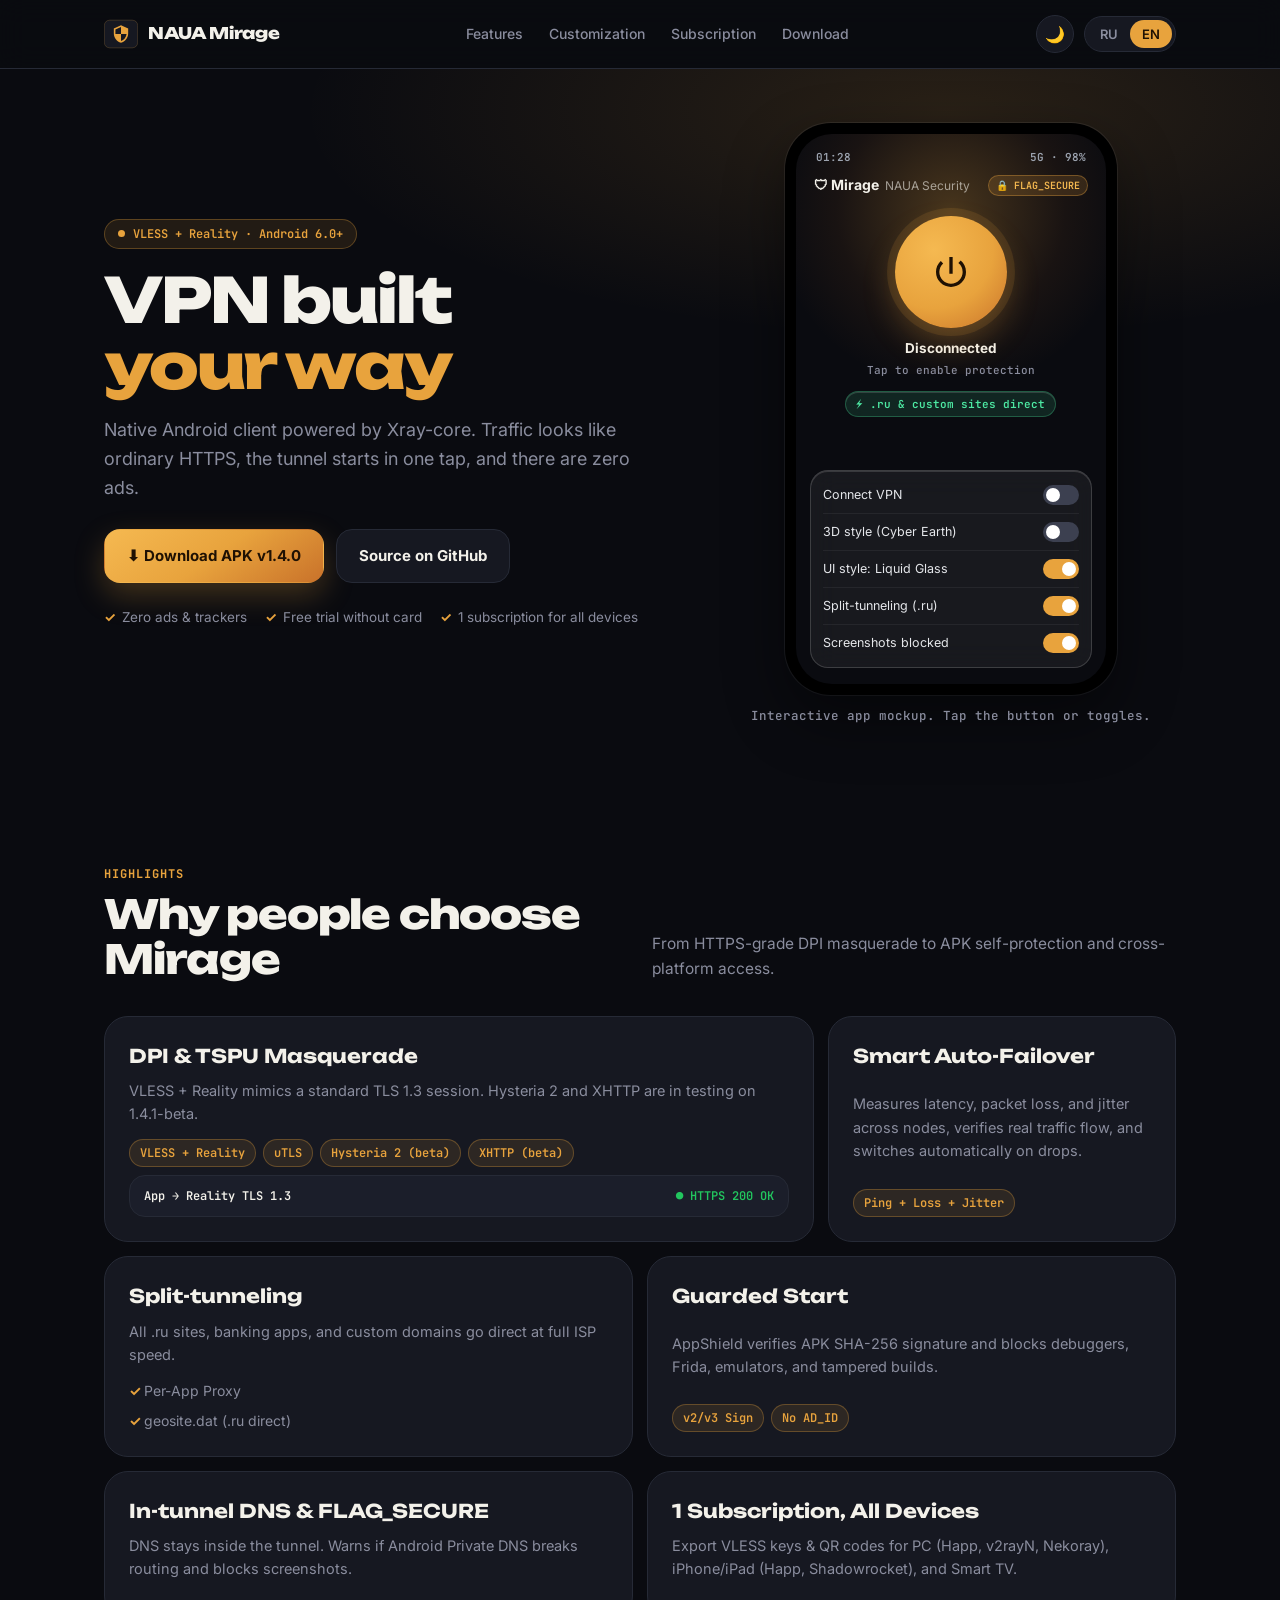
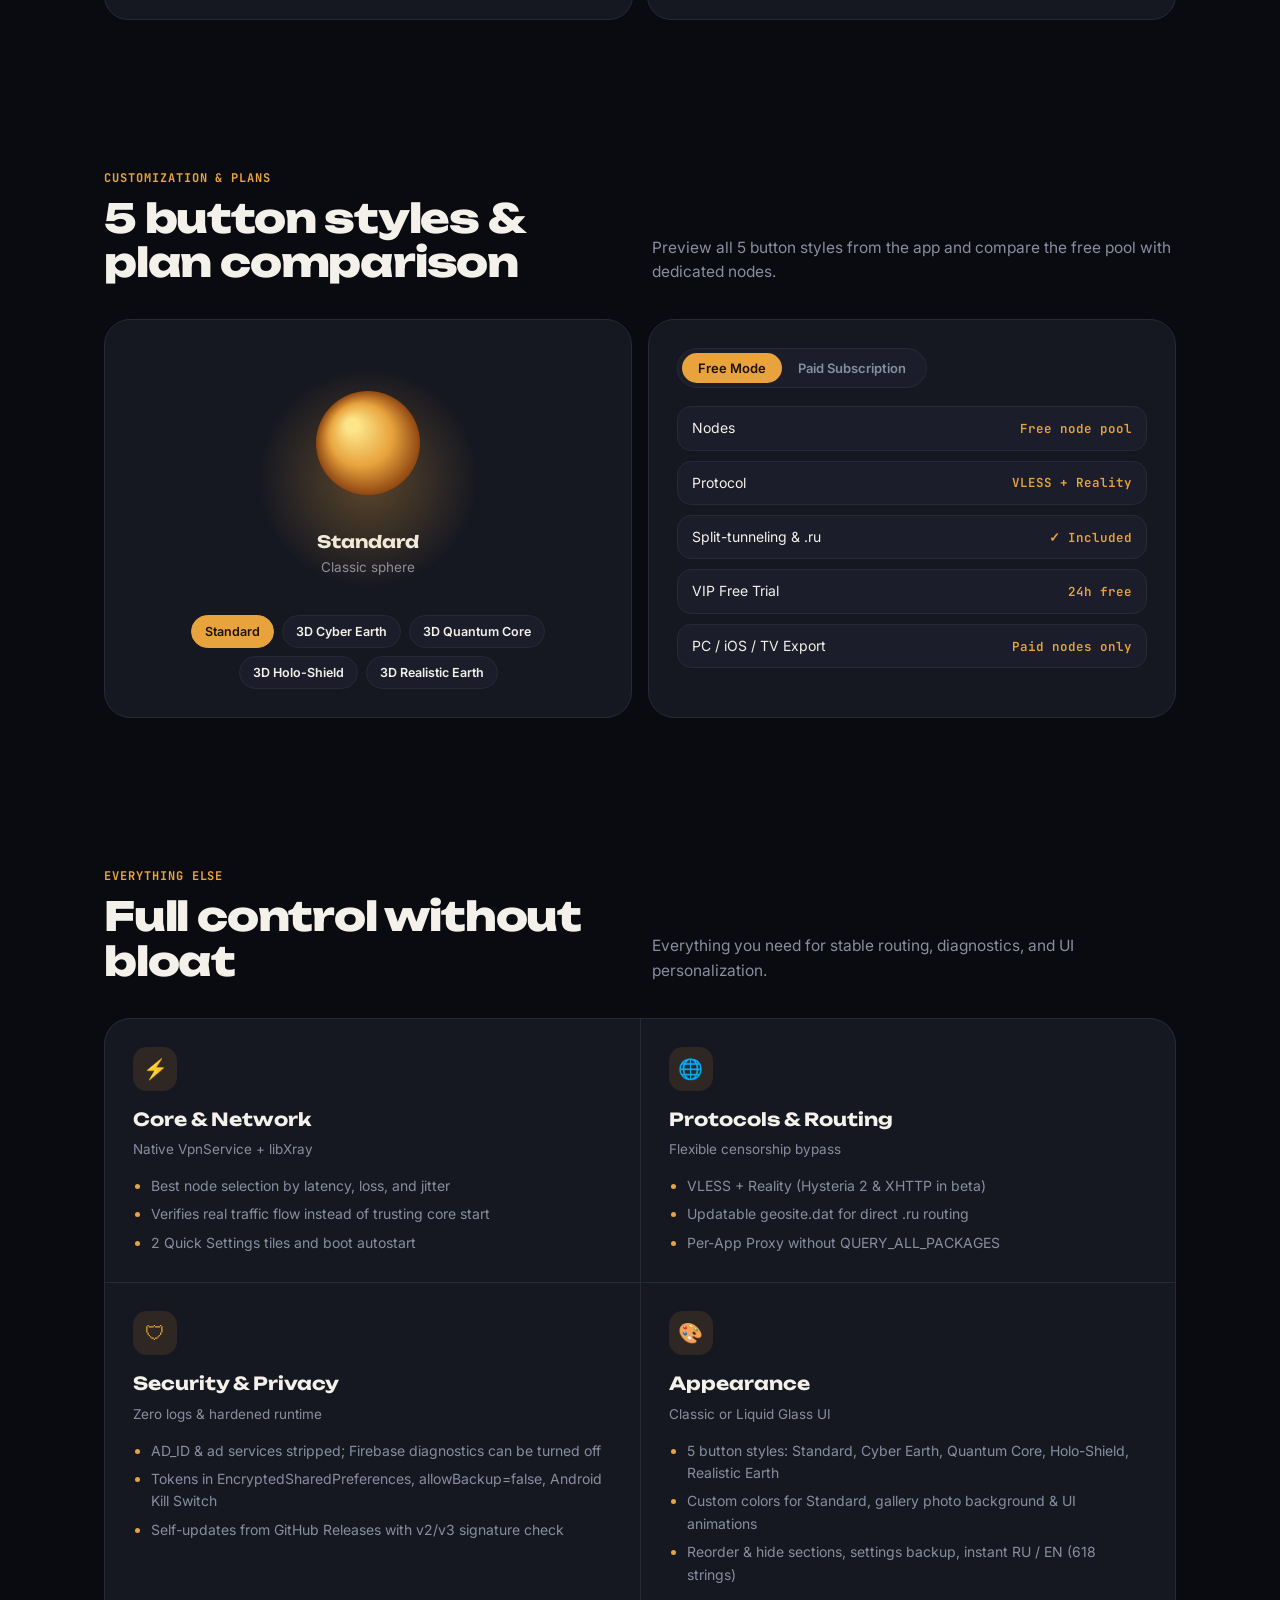
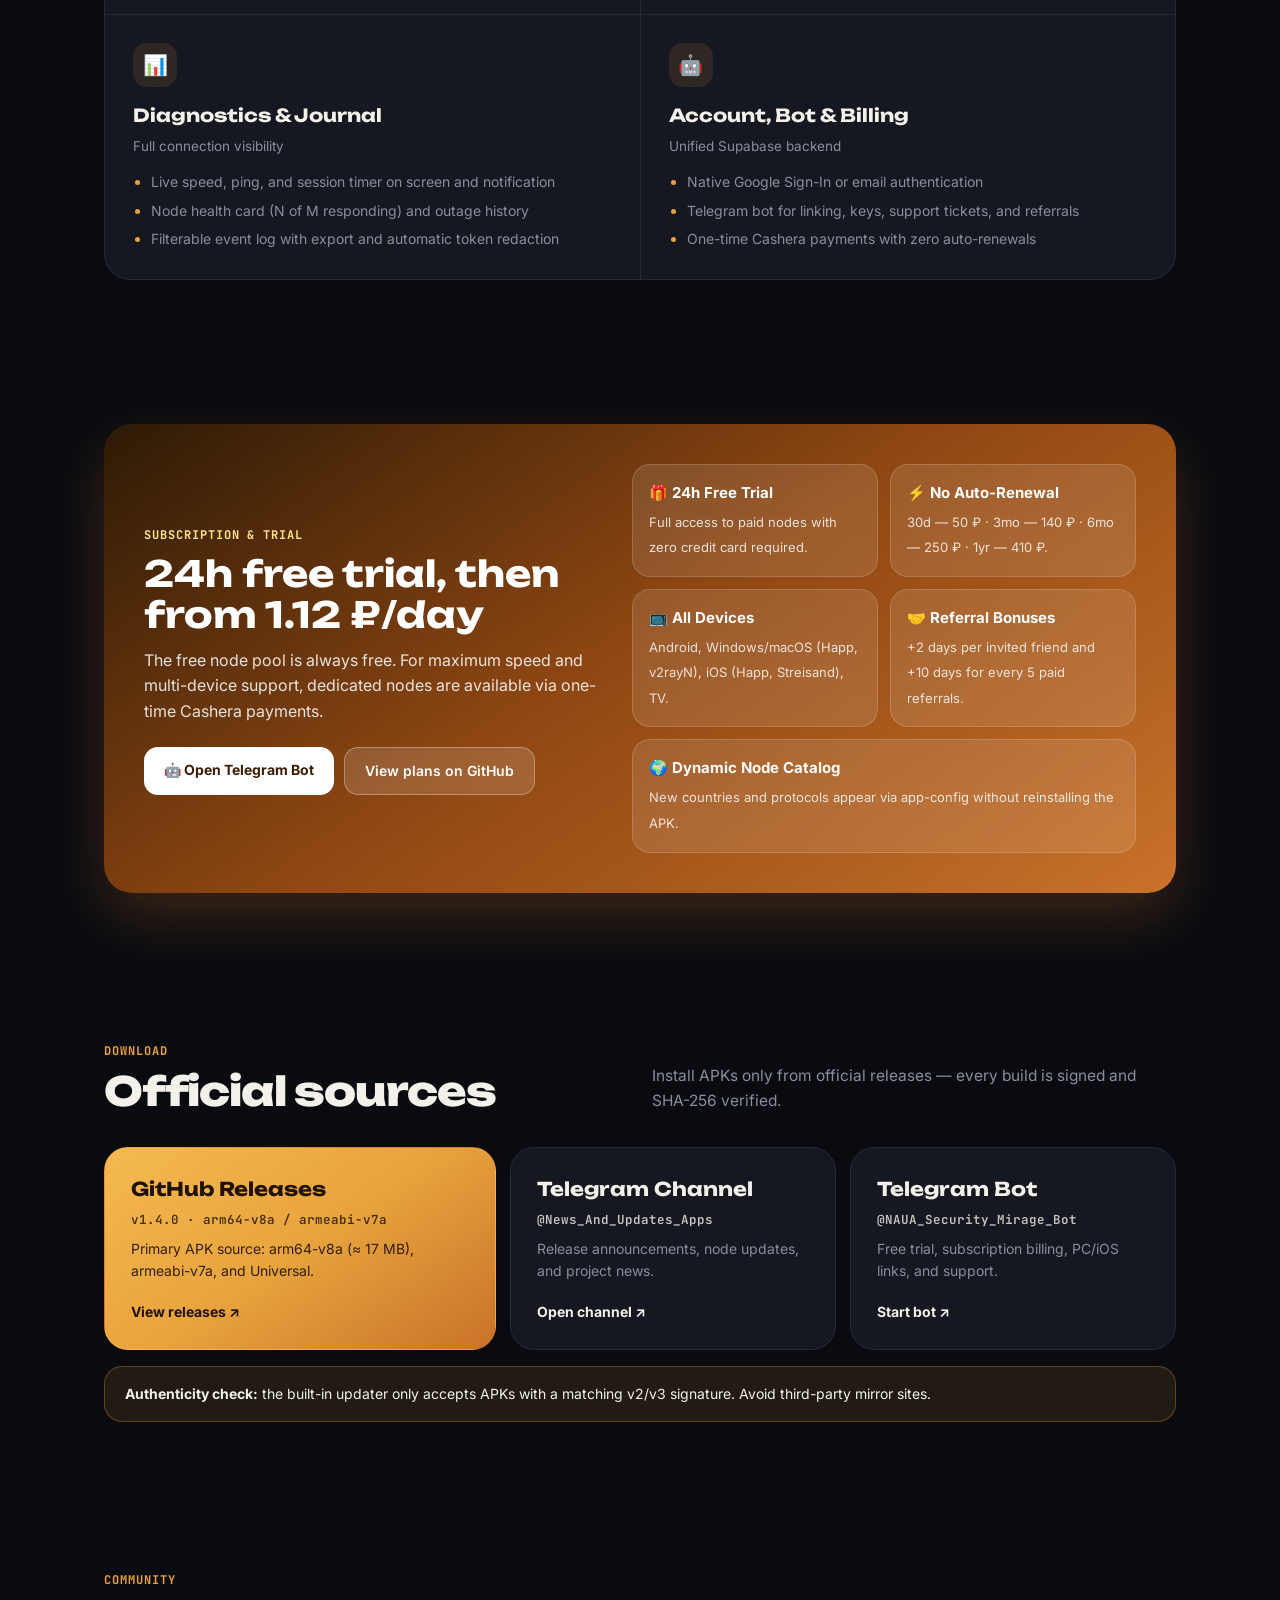
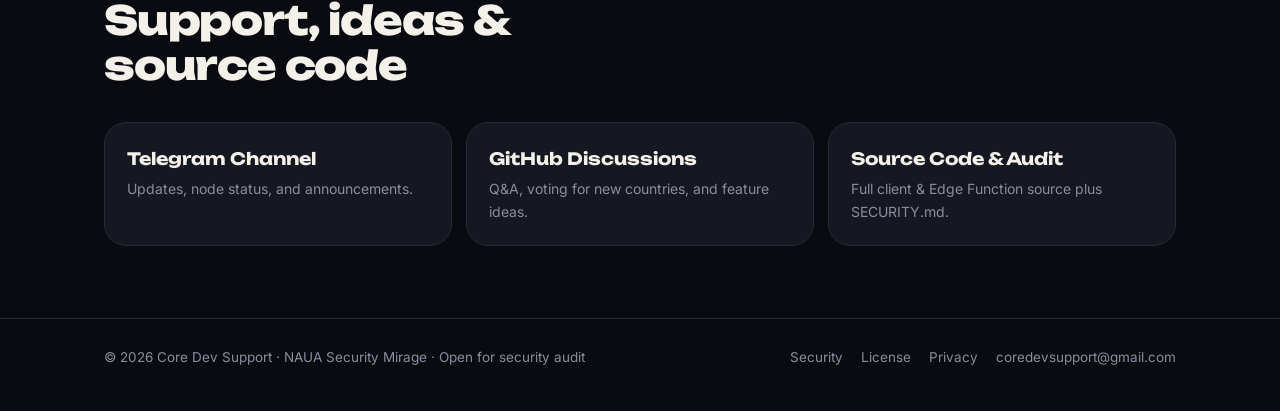
==== commit c7262a4e: "docs(pages): align landing mockup and copy 1-to-1 with Android app" ====
--- a/docs/connect/index.html
+++ b/docs/connect/index.html
@@ -100,11 +100,11 @@
 
       <div class="phone-col">
         <div class="phone">
-          <div class="screen aurora-on split-on secure-on" id="phoneScreen">
+          <div class="screen aurora-on split-on secure-on glass-on" id="phoneScreen">
             <div class="aurora-bg"></div>
-            <div class="statusbar"><span>00:45</span><span>5G · 98%</span></div>
+            <div class="statusbar"><span>01:28</span><span>5G · 98%</span></div>
             <div class="phone-top">
-              <div class="phone-title">🛡 NAUA Mirage</div>
+              <div class="phone-title">🛡 Mirage <span style="font-weight:400;opacity:.6;font-size:12px;">NAUA Security</span></div>
               <div class="secure-pill" data-i18n="sec_pill">🔒 FLAG_SECURE</div>
             </div>
             <div class="vpn-stage">
@@ -112,15 +112,15 @@
                 <svg width="40" height="40" viewBox="0 0 24 24" fill="currentColor"><path d="M13 3h-2v10h2V3zm4.83 2.17l-1.42 1.42A6.92 6.92 0 0 1 19 12c0 3.87-3.13 7-7 7s-7-3.13-7-7c0-2.05.88-3.89 2.29-5.17L5.88 5.42A8.95 8.95 0 0 0 3 12a9 9 0 0 0 18 0c0-2.74-1.23-5.18-3.17-6.83z"/></svg>
               </button>
               <div class="vpn-status" id="vpnStatus">Отключено</div>
-              <div class="vpn-meta" id="vpnMeta">Нажми на кнопку для старта</div>
+              <div class="vpn-meta" id="vpnMeta">Нажми, чтобы включить защиту</div>
             </div>
-            <div class="split-chip" data-i18n="split_chip">⚡ .ru и банки идут напрямую</div>
+            <div class="split-chip" data-i18n="split_chip">⚡ .ru и выбранные сайты напрямую</div>
             <div class="m-card">
-              <div class="m-row" id="rowTunnel"><span data-i18n="sw_tunnel">Туннель VPN</span><span class="m-switch"></span></div>
-              <div class="m-row" id="rowStyle"><span data-i18n="sw_style">3D-стиль кнопки</span><span class="m-switch"></span></div>
-              <div class="m-row on" id="rowAurora"><span data-i18n="sw_aurora">Сияние Aurora</span><span class="m-switch"></span></div>
+              <div class="m-row" id="rowTunnel"><span data-i18n="sw_tunnel">Подключить VPN</span><span class="m-switch"></span></div>
+              <div class="m-row" id="rowStyle"><span data-i18n="sw_style">3D-стиль (Cyber Earth)</span><span class="m-switch"></span></div>
+              <div class="m-row on" id="rowGlass"><span data-i18n="sw_glass">Стиль: Жидкое стекло</span><span class="m-switch"></span></div>
               <div class="m-row on" id="rowSplit"><span data-i18n="sw_split">Split-tunneling (.ru)</span><span class="m-switch"></span></div>
-              <div class="m-row on" id="rowSecure"><span data-i18n="sw_secure">Защита экрана</span><span class="m-switch"></span></div>
+              <div class="m-row on" id="rowSecure"><span data-i18n="sw_secure">Снимки экрана запрещены</span><span class="m-switch"></span></div>
             </div>
           </div>
         </div>
--- a/docs/connect/styles.css
+++ b/docs/connect/styles.css
@@ -235,6 +235,17 @@
 .screen.connected .aurora-bg {
   background: radial-gradient(circle at 50% 42%, rgba(77, 232, 163, 0.26), rgba(232, 163, 61, 0.14) 48%, transparent 72%);
 }
+.screen.glass-on .m-card {
+  background: rgba(255, 255, 255, 0.06);
+  backdrop-filter: blur(14px);
+  -webkit-backdrop-filter: blur(14px);
+  border-color: rgba(255, 255, 255, 0.16);
+  box-shadow: inset 0 1px 0 rgba(255, 255, 255, 0.14);
+}
+.screen.glass-on .split-chip {
+  backdrop-filter: blur(10px);
+  box-shadow: inset 0 1px 0 rgba(255, 255, 255, 0.14);
+}
 .statusbar {
   position: relative; display: flex; justify-content: space-between; align-items: center;
   font: 600 11px var(--f-mono); color: #9ca3af; padding: 2px 6px 8px;
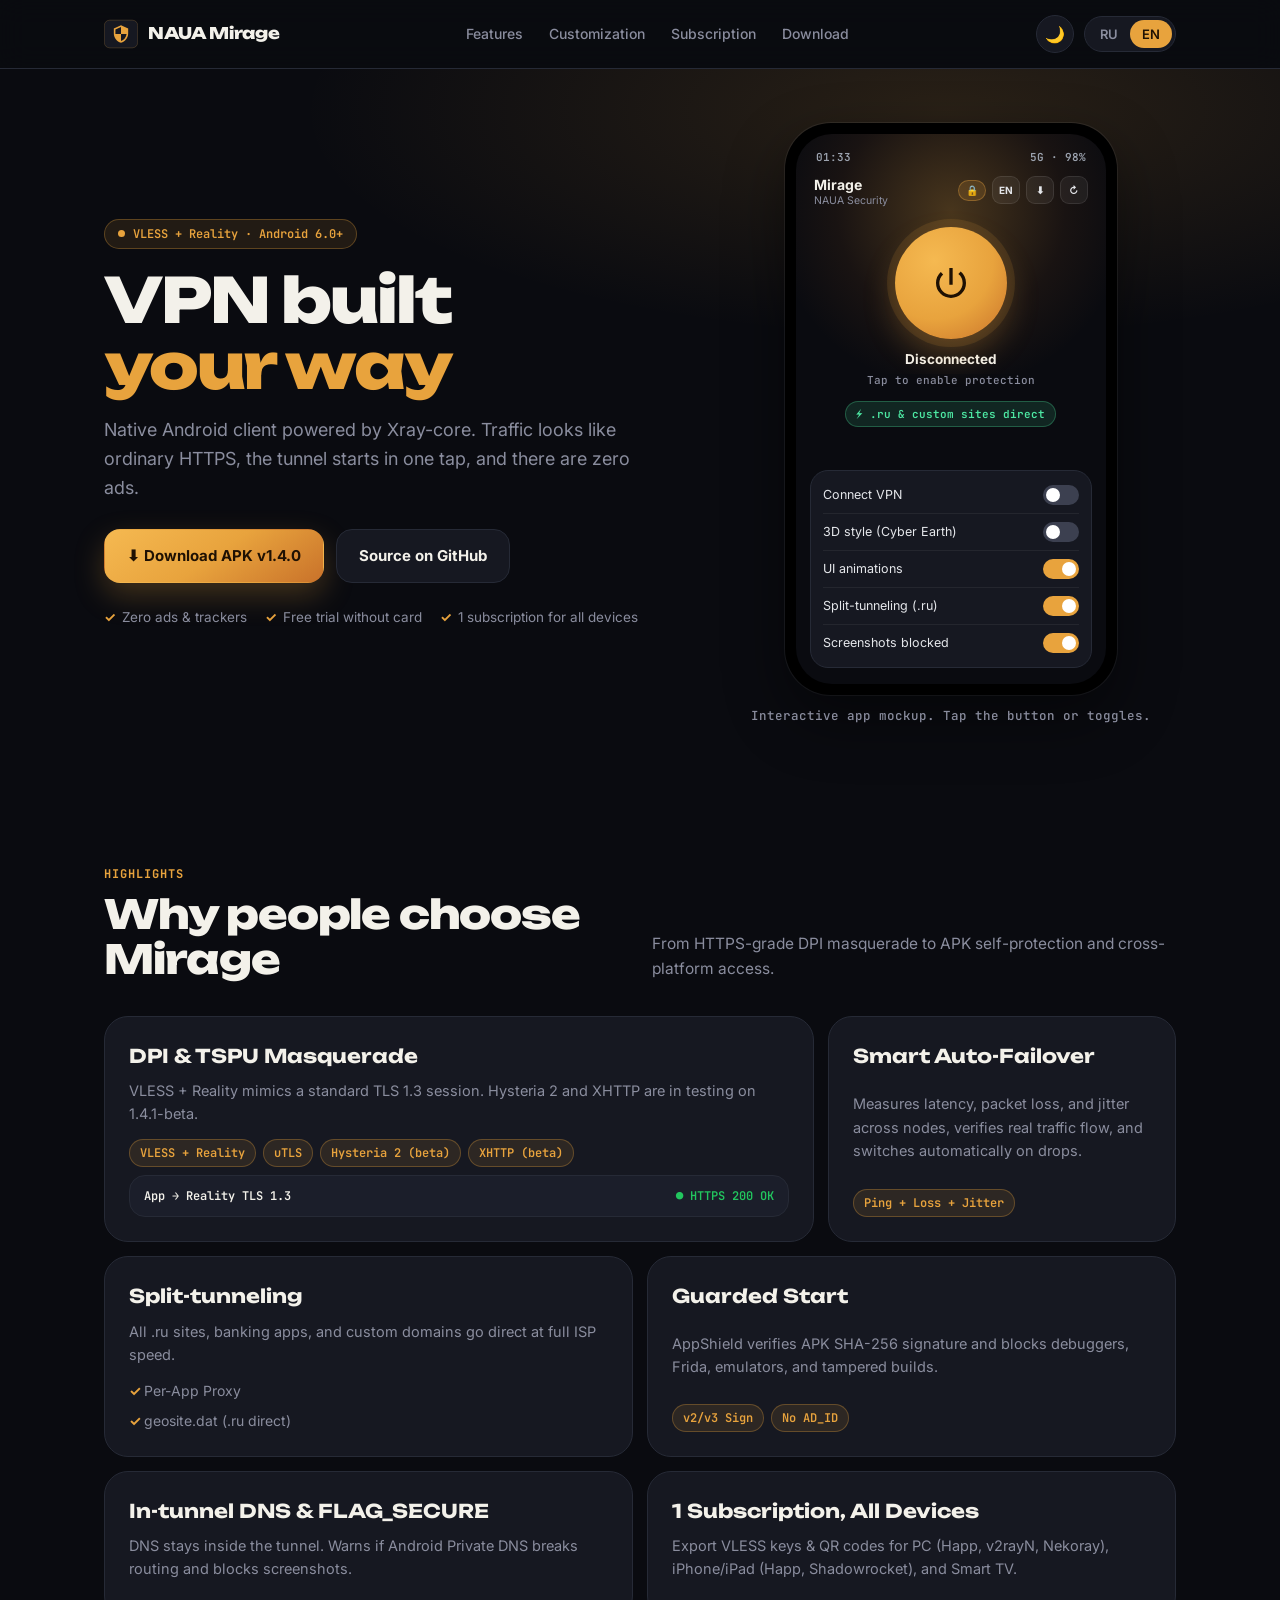
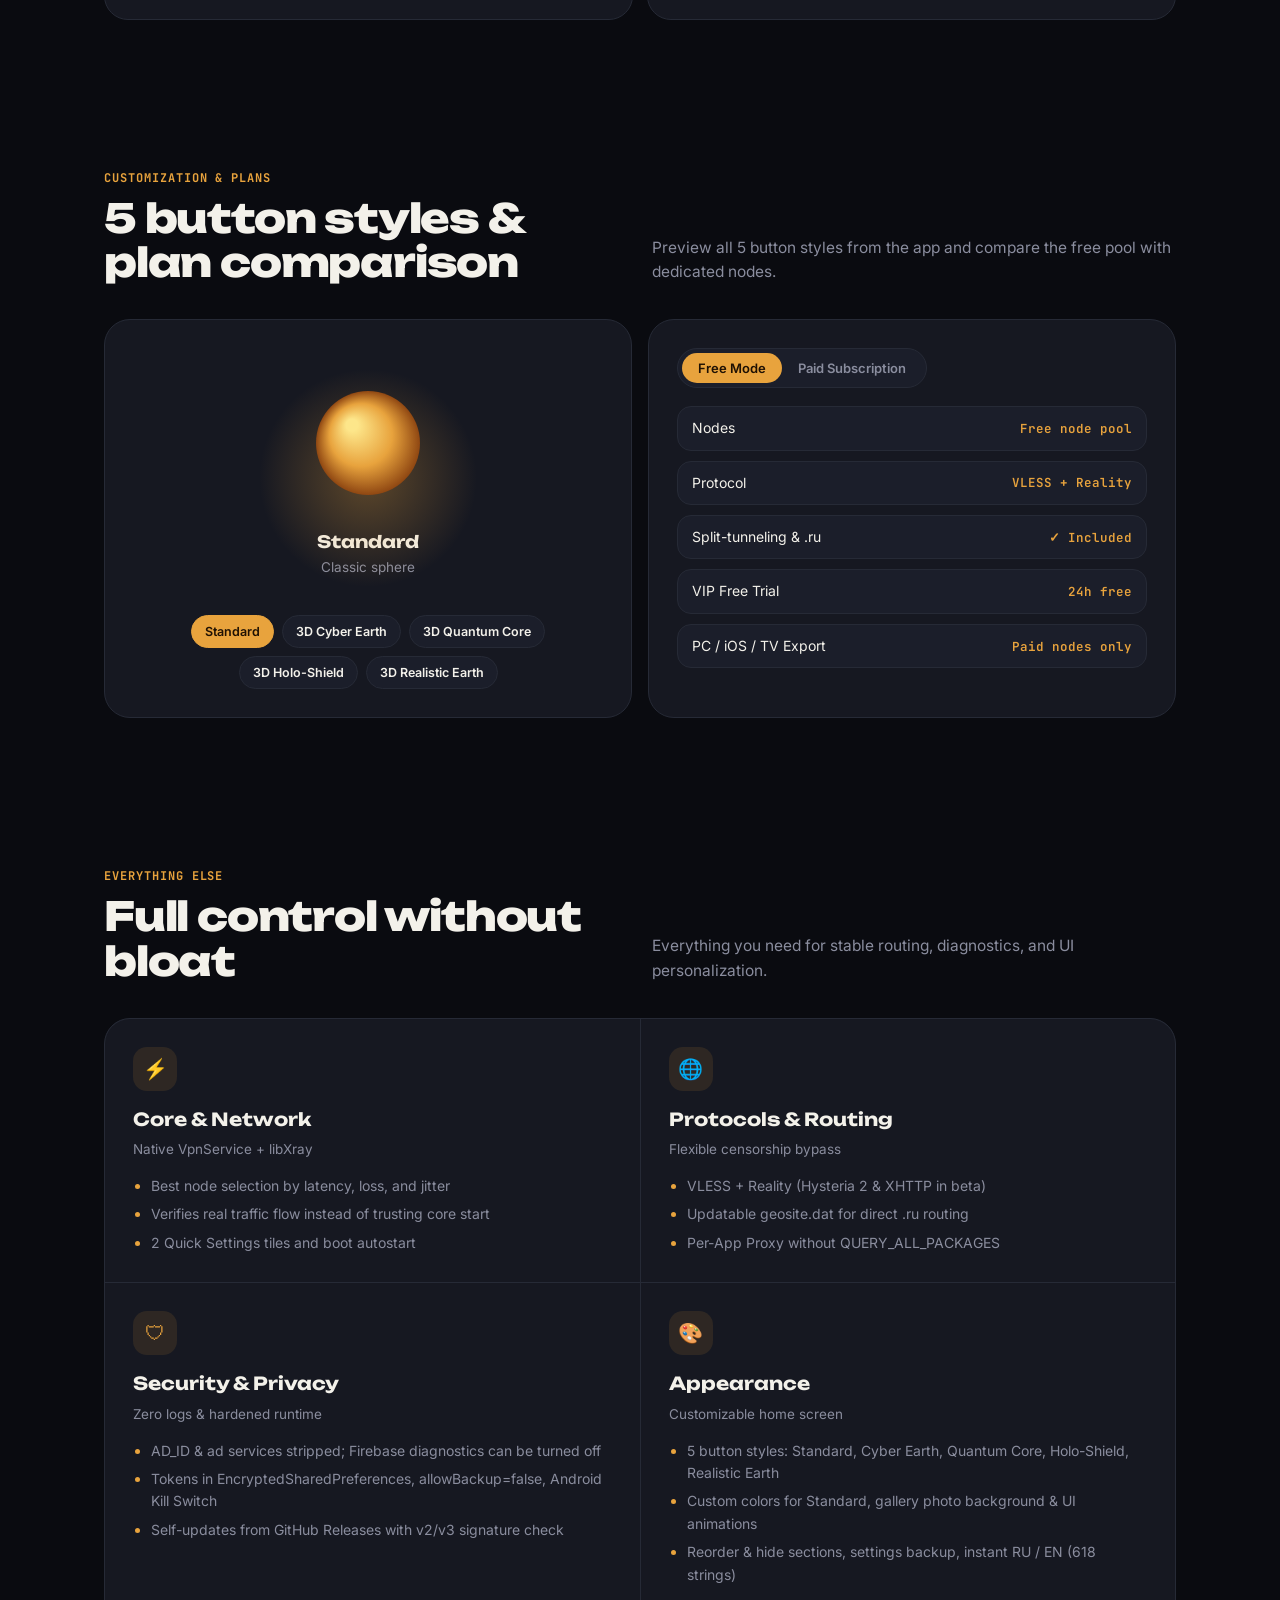
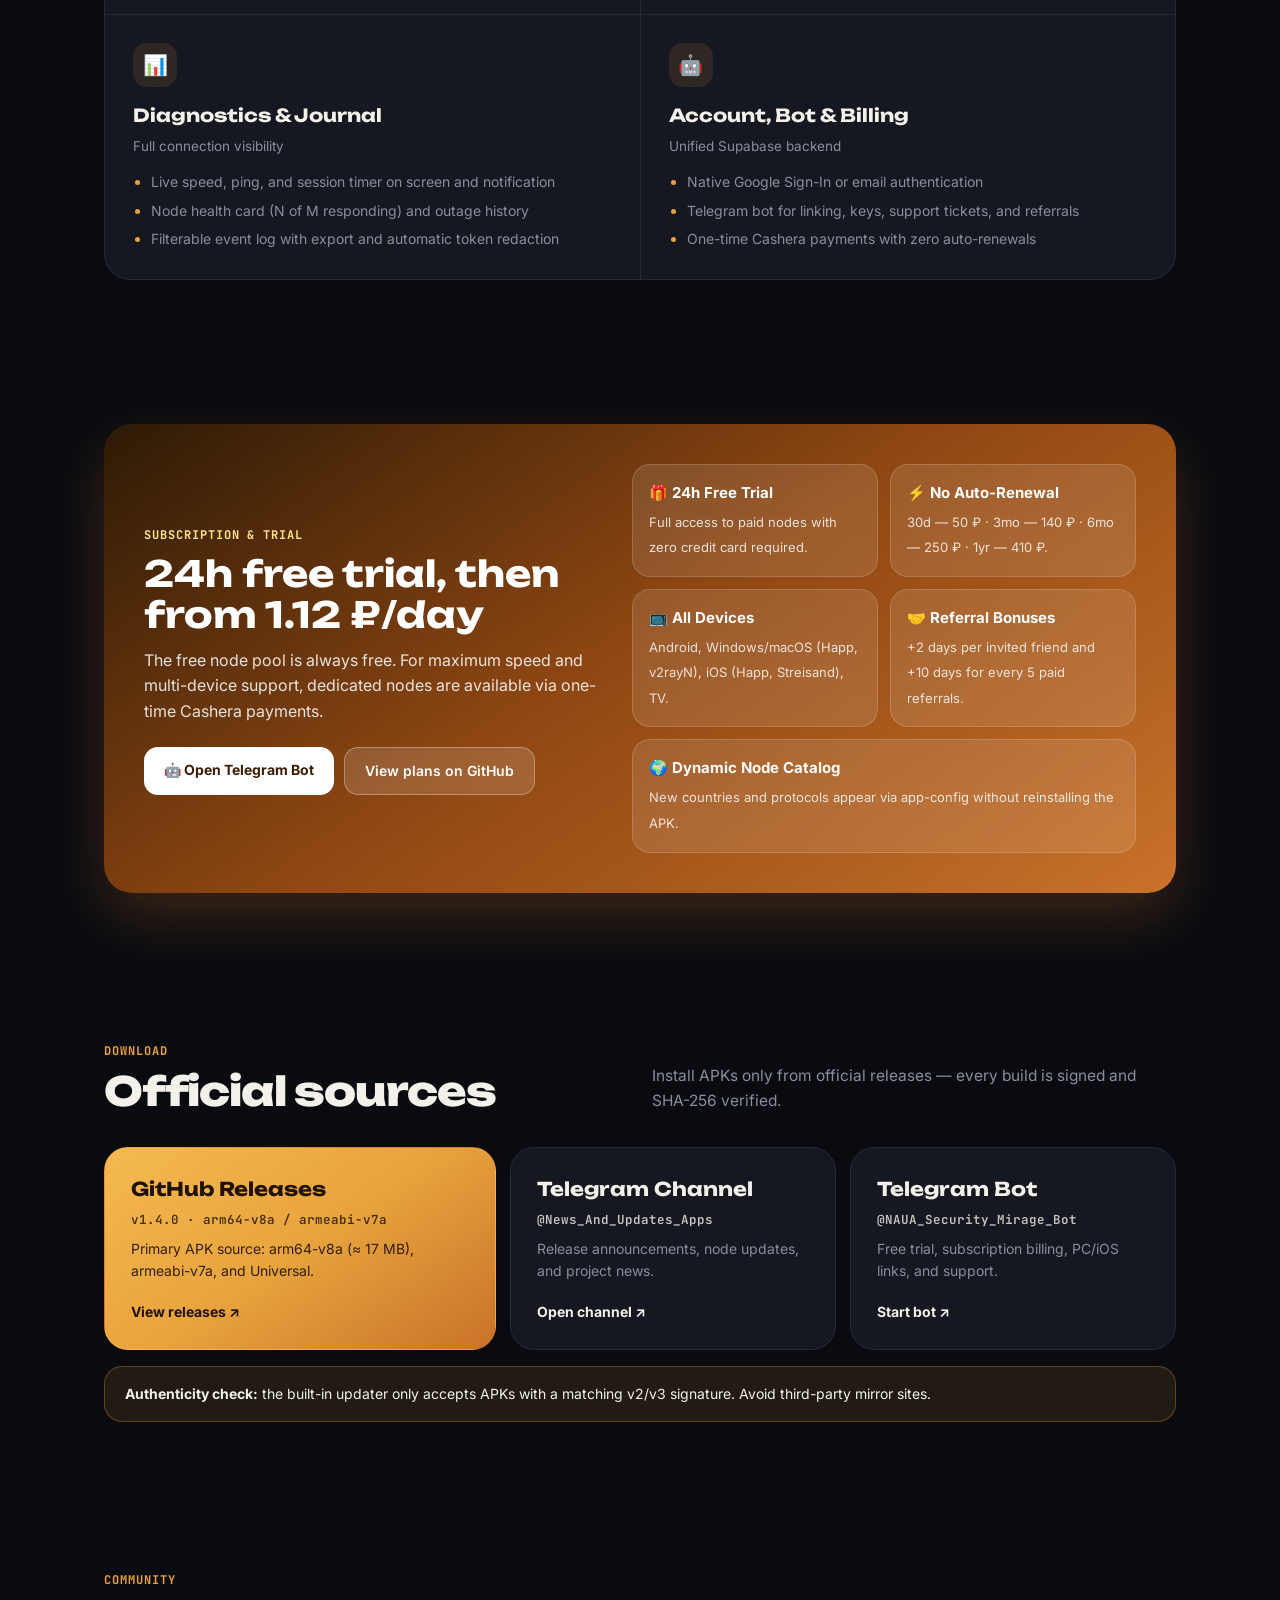
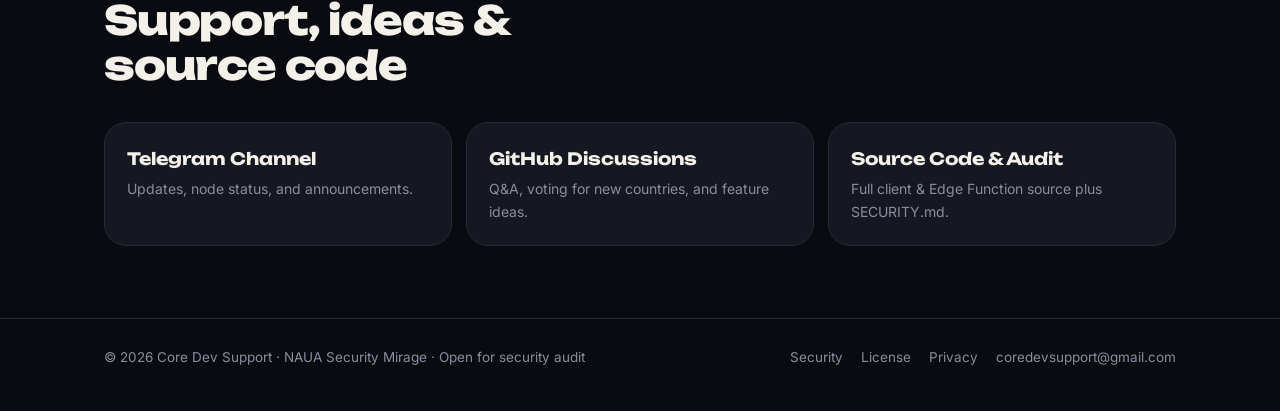
==== commit ec523a7d: "docs(pages): match 3D button styles, remove beta Liquid Glass, sync phone header" ====
--- a/docs/connect/index.html
+++ b/docs/connect/index.html
@@ -100,12 +100,20 @@
 
       <div class="phone-col">
         <div class="phone">
-          <div class="screen aurora-on split-on secure-on glass-on" id="phoneScreen">
+          <div class="screen aurora-on split-on secure-on" id="phoneScreen">
             <div class="aurora-bg"></div>
-            <div class="statusbar"><span>01:28</span><span>5G · 98%</span></div>
+            <div class="statusbar"><span>01:33</span><span>5G · 98%</span></div>
             <div class="phone-top">
-              <div class="phone-title">🛡 Mirage <span style="font-weight:400;opacity:.6;font-size:12px;">NAUA Security</span></div>
-              <div class="secure-pill" data-i18n="sec_pill">🔒 FLAG_SECURE</div>
+              <div>
+                <div class="phone-title">Mirage</div>
+                <div style="font-size:10.5px;color:#8a8d9e;line-height:1;">NAUA Security</div>
+              </div>
+              <div class="phone-hdr-btns">
+                <span class="secure-pill" data-i18n="sec_pill">🔒</span>
+                <span class="phone-ico-btn" id="phoneLangBadge">RU</span>
+                <span class="phone-ico-btn">⬇</span>
+                <span class="phone-ico-btn">↻</span>
+              </div>
             </div>
             <div class="vpn-stage">
               <button class="vpn-btn" id="phoneVpnBtn" type="button" aria-label="VPN">
@@ -118,7 +126,7 @@
             <div class="m-card">
               <div class="m-row" id="rowTunnel"><span data-i18n="sw_tunnel">Подключить VPN</span><span class="m-switch"></span></div>
               <div class="m-row" id="rowStyle"><span data-i18n="sw_style">3D-стиль (Cyber Earth)</span><span class="m-switch"></span></div>
-              <div class="m-row on" id="rowGlass"><span data-i18n="sw_glass">Стиль: Жидкое стекло</span><span class="m-switch"></span></div>
+              <div class="m-row on" id="rowAnim"><span data-i18n="sw_anim">Анимации интерфейса</span><span class="m-switch"></span></div>
               <div class="m-row on" id="rowSplit"><span data-i18n="sw_split">Split-tunneling (.ru)</span><span class="m-switch"></span></div>
               <div class="m-row on" id="rowSecure"><span data-i18n="sw_secure">Снимки экрана запрещены</span><span class="m-switch"></span></div>
             </div>
--- a/docs/connect/styles.css
+++ b/docs/connect/styles.css
@@ -235,16 +235,13 @@
 .screen.connected .aurora-bg {
   background: radial-gradient(circle at 50% 42%, rgba(77, 232, 163, 0.26), rgba(232, 163, 61, 0.14) 48%, transparent 72%);
 }
-.screen.glass-on .m-card {
-  background: rgba(255, 255, 255, 0.06);
-  backdrop-filter: blur(14px);
-  -webkit-backdrop-filter: blur(14px);
-  border-color: rgba(255, 255, 255, 0.16);
-  box-shadow: inset 0 1px 0 rgba(255, 255, 255, 0.14);
-}
-.screen.glass-on .split-chip {
-  backdrop-filter: blur(10px);
-  box-shadow: inset 0 1px 0 rgba(255, 255, 255, 0.14);
+.screen.no-anim .aurora-bg { transition: none; opacity: 0.4; }
+.screen.no-anim .vpn-btn { transition: none; }
+.phone-hdr-btns { display: flex; gap: 6px; align-items: center; }
+.phone-ico-btn {
+  width: 28px; height: 28px; border-radius: 9px;
+  background: rgba(255, 255, 255, 0.06); border: 1px solid rgba(255, 255, 255, 0.09);
+  display: grid; place-items: center; font: 700 10px var(--f-body); color: #e5e7eb;
 }
 .statusbar {
   position: relative; display: flex; justify-content: space-between; align-items: center;
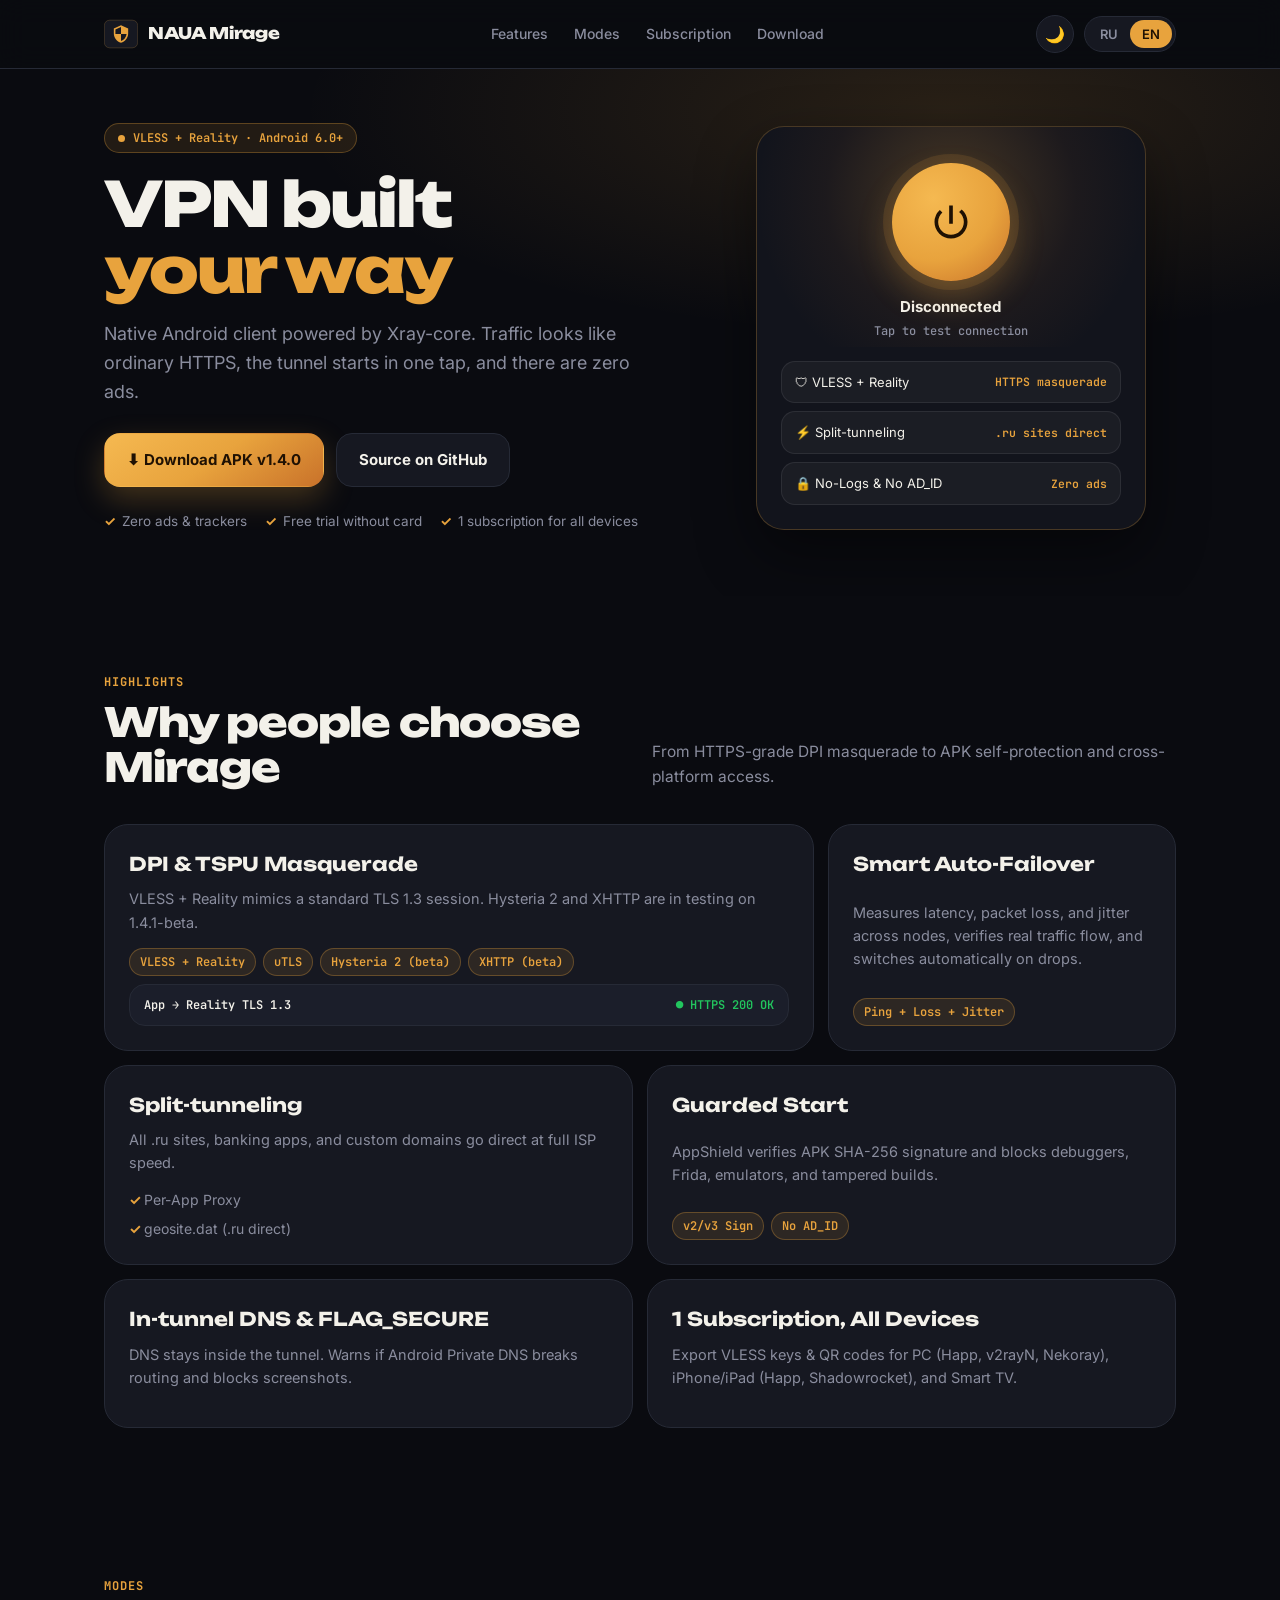
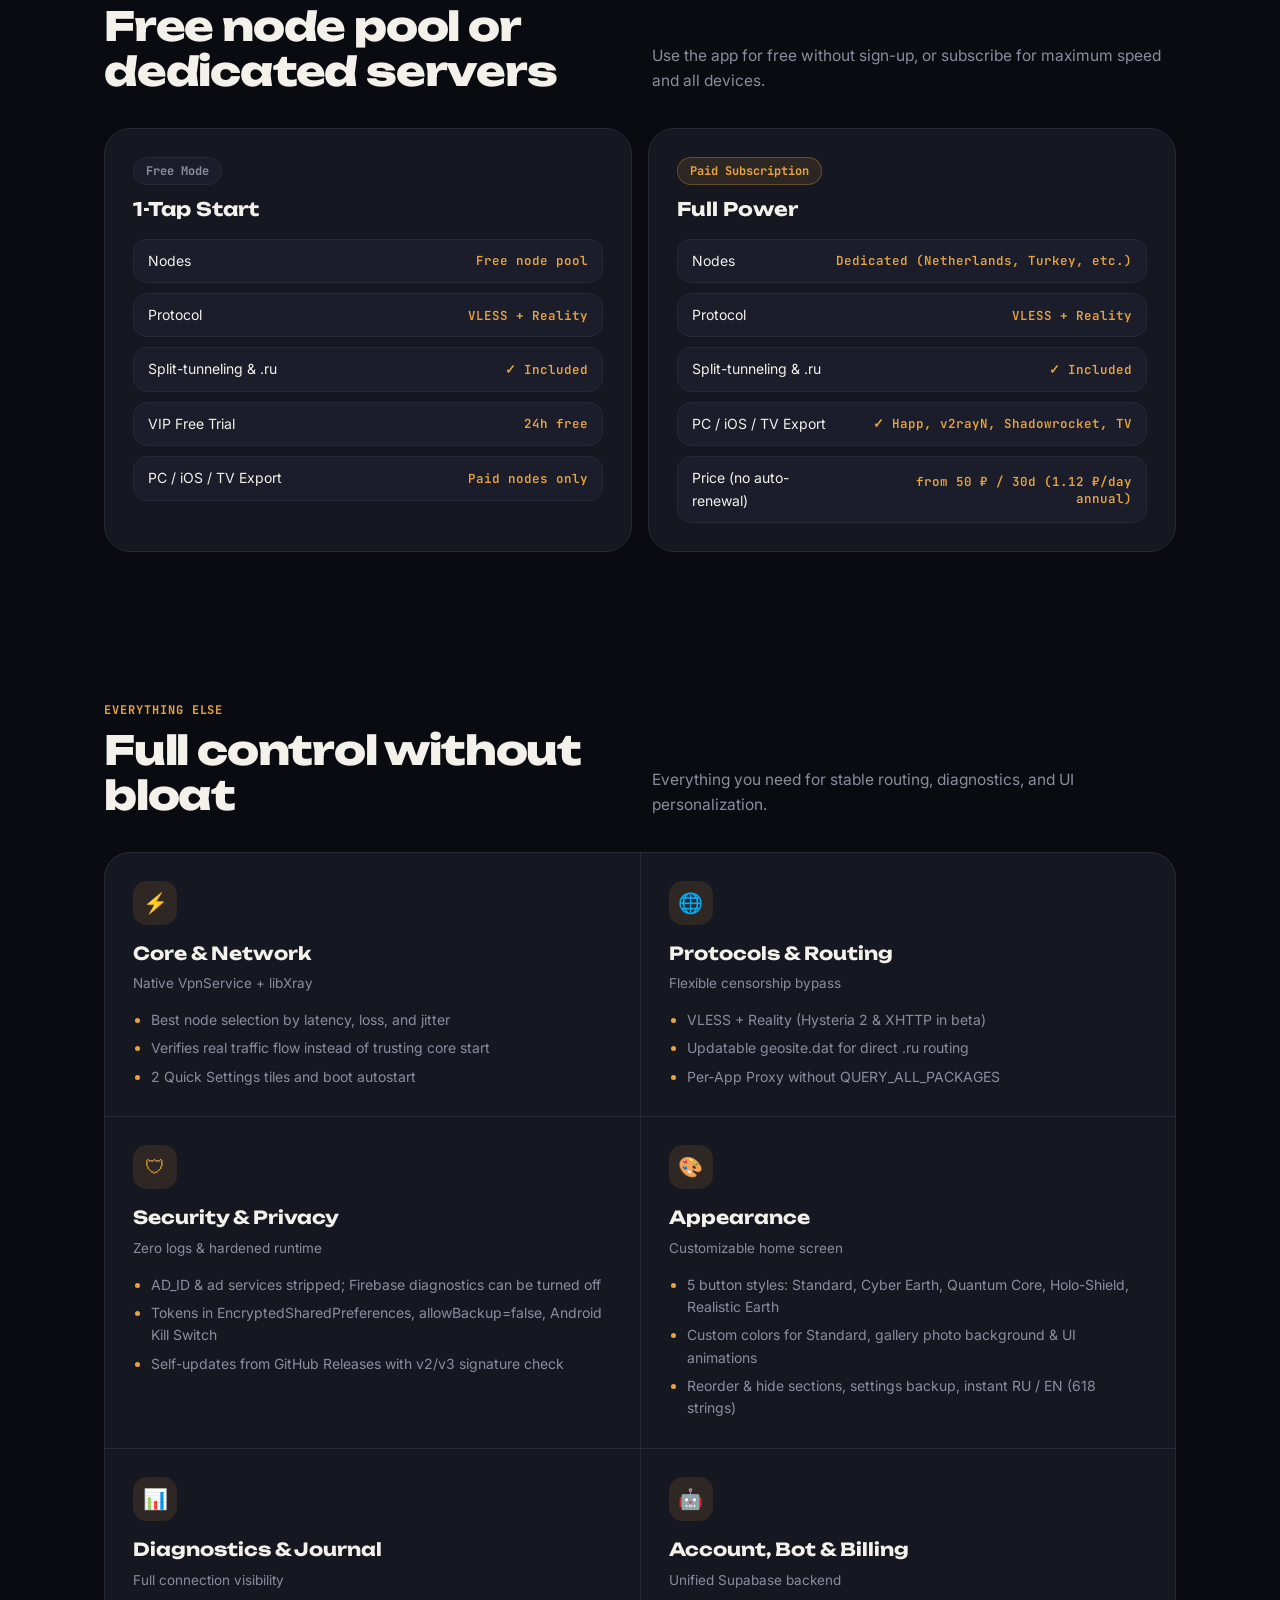
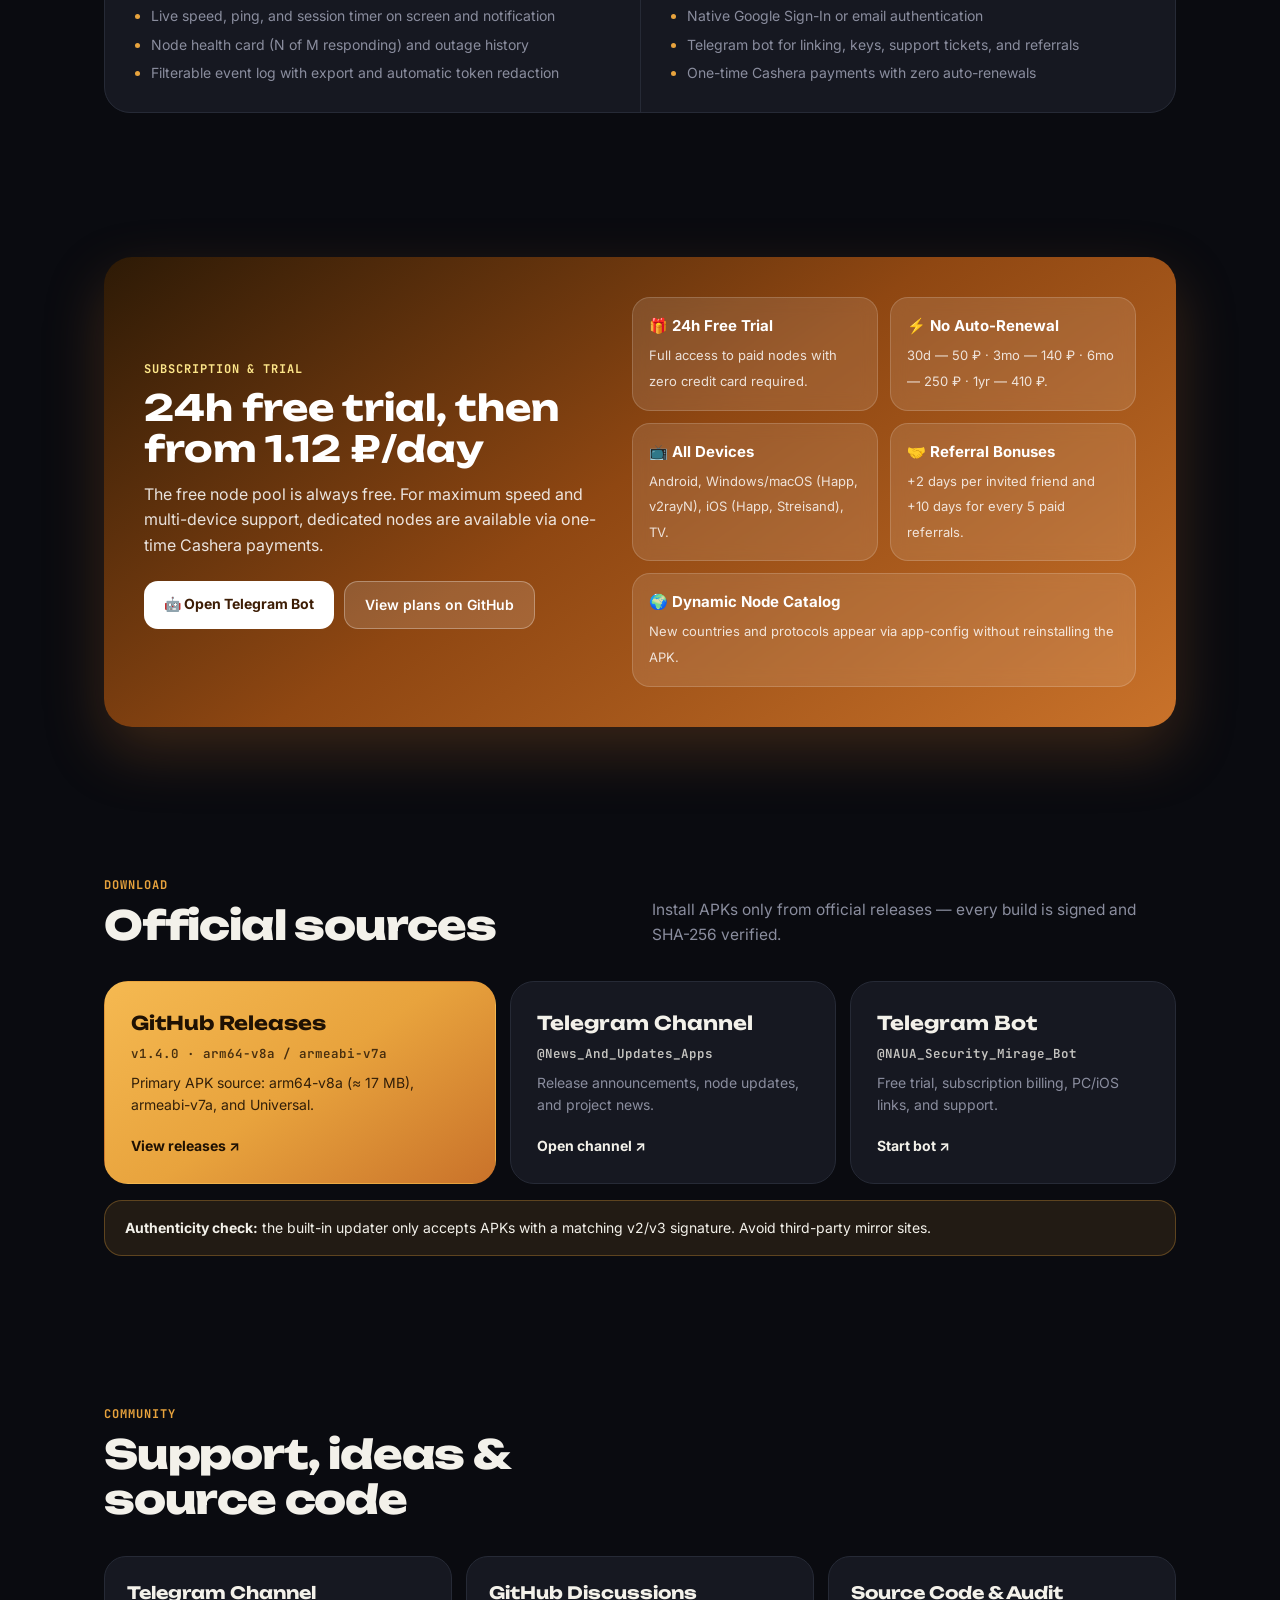
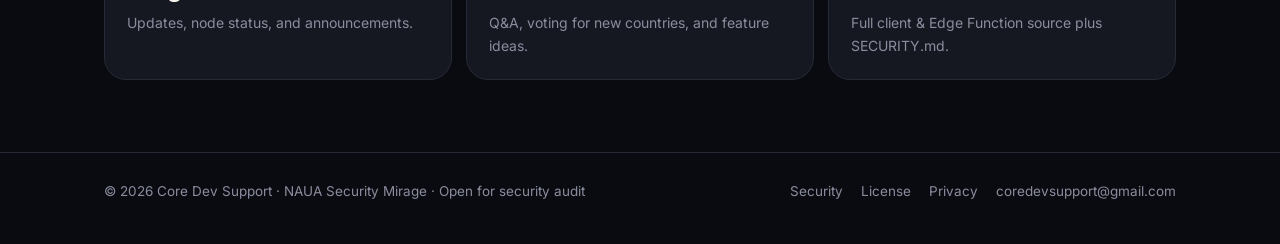
==== commit 4fb64883: "docs(pages): simplify Hero and Modes to focus on product value" ====
--- a/docs/connect/index.html
+++ b/docs/connect/index.html
@@ -62,7 +62,7 @@
       </a>
       <nav class="nav-links">
         <a href="#highlights" data-i18n="nav_highlights">Возможности</a>
-        <a href="#styles" data-i18n="nav_styles">Кастомизация</a>
+        <a href="#modes" data-i18n="nav_styles">Режимы</a>
         <a href="#plans" data-i18n="nav_plans">Подписка</a>
         <a href="#download" data-i18n="nav_download">Скачать</a>
       </nav>
@@ -98,41 +98,22 @@
         </div>
       </div>
 
-      <div class="phone-col">
-        <div class="phone">
-          <div class="screen aurora-on split-on secure-on" id="phoneScreen">
-            <div class="aurora-bg"></div>
-            <div class="statusbar"><span>01:33</span><span>5G · 98%</span></div>
-            <div class="phone-top">
-              <div>
-                <div class="phone-title">Mirage</div>
-                <div style="font-size:10.5px;color:#8a8d9e;line-height:1;">NAUA Security</div>
-              </div>
-              <div class="phone-hdr-btns">
-                <span class="secure-pill" data-i18n="sec_pill">🔒</span>
-                <span class="phone-ico-btn" id="phoneLangBadge">RU</span>
-                <span class="phone-ico-btn">⬇</span>
-                <span class="phone-ico-btn">↻</span>
-              </div>
-            </div>
-            <div class="vpn-stage">
-              <button class="vpn-btn" id="phoneVpnBtn" type="button" aria-label="VPN">
-                <svg width="40" height="40" viewBox="0 0 24 24" fill="currentColor"><path d="M13 3h-2v10h2V3zm4.83 2.17l-1.42 1.42A6.92 6.92 0 0 1 19 12c0 3.87-3.13 7-7 7s-7-3.13-7-7c0-2.05.88-3.89 2.29-5.17L5.88 5.42A8.95 8.95 0 0 0 3 12a9 9 0 0 0 18 0c0-2.74-1.23-5.18-3.17-6.83z"/></svg>
-              </button>
-              <div class="vpn-status" id="vpnStatus">Отключено</div>
-              <div class="vpn-meta" id="vpnMeta">Нажми, чтобы включить защиту</div>
-            </div>
-            <div class="split-chip" data-i18n="split_chip">⚡ .ru и выбранные сайты напрямую</div>
-            <div class="m-card">
-              <div class="m-row" id="rowTunnel"><span data-i18n="sw_tunnel">Подключить VPN</span><span class="m-switch"></span></div>
-              <div class="m-row" id="rowStyle"><span data-i18n="sw_style">3D-стиль (Cyber Earth)</span><span class="m-switch"></span></div>
-              <div class="m-row on" id="rowAnim"><span data-i18n="sw_anim">Анимации интерфейса</span><span class="m-switch"></span></div>
-              <div class="m-row on" id="rowSplit"><span data-i18n="sw_split">Split-tunneling (.ru)</span><span class="m-switch"></span></div>
-              <div class="m-row on" id="rowSecure"><span data-i18n="sw_secure">Снимки экрана запрещены</span><span class="m-switch"></span></div>
-            </div>
-          </div>
-        </div>
-        <div class="phone-hint" data-i18n="phone_hint">Живой макет приложения. Нажми на кнопку или тумблеры.</div>
+      <div class="hero-card-col">
+        <div class="hero-card">
+          <div class="aurora-bg"></div>
+          <div class="vpn-stage">
+            <button class="vpn-btn" id="heroVpnBtn" type="button" aria-label="VPN">
+              <svg width="44" height="44" viewBox="0 0 24 24" fill="currentColor"><path d="M13 3h-2v10h2V3zm4.83 2.17l-1.42 1.42A6.92 6.92 0 0 1 19 12c0 3.87-3.13 7-7 7s-7-3.13-7-7c0-2.05.88-3.89 2.29-5.17L5.88 5.42A8.95 8.95 0 0 0 3 12a9 9 0 0 0 18 0c0-2.74-1.23-5.18-3.17-6.83z"/></svg>
+            </button>
+            <div class="vpn-status" id="vpnStatus">Отключено</div>
+            <div class="vpn-meta" id="vpnMeta">Нажми, чтобы проверить подключение</div>
+          </div>
+          <div class="hero-card-facts">
+            <div class="hc-row"><span>🛡 VLESS + Reality</span><span class="hc-val" data-i18n="hc_v1">Маскировка под HTTPS</span></div>
+            <div class="hc-row"><span>⚡ Split-tunneling</span><span class="hc-val" data-i18n="hc_v2">.ru сайты напрямую</span></div>
+            <div class="hc-row"><span>🔒 No-Logs & No AD_ID</span><span class="hc-val" data-i18n="hc_v3">Без рекламы</span></div>
+          </div>
+        </div>
       </div>
     </div>
   </section>
@@ -192,37 +173,25 @@
     </div>
   </section>
 
-  <section id="styles">
-    <div class="wrap">
-      <div class="sec-head">
-        <div>
-          <span class="kicker" data-i18n="k_styles">Кастомизация и тарифы</span>
-          <h2 data-i18n="h_styles">5 стилей кнопки и режимы работы</h2>
-        </div>
-        <p class="sec-sub" data-i18n="s_styles">Покрути стили главной кнопки прямо из приложения и сравни бесплатный пул с подпиской.</p>
+  <section id="modes">
+    <div class="wrap">
+      <div class="sec-head">
+        <div>
+          <span class="kicker" data-i18n="k_modes">Режимы работы</span>
+          <h2 data-i18n="h_modes">Бесплатный пул или выделенные серверы</h2>
+        </div>
+        <p class="sec-sub" data-i18n="s_modes">Пользуйтесь бесплатно без регистрации или подключите подписку для максимальной скорости и всех устройств.</p>
       </div>
       <div class="showcase-grid">
         <div class="panel">
-          <div class="style-stage">
-            <div class="style-glow" id="styleGlow"></div>
-            <canvas id="styleCanvas" width="150" height="150"></canvas>
-            <div class="style-name" id="styleName">Стандарт</div>
-            <div class="style-desc" id="styleDesc">Классический шар</div>
-          </div>
-          <div class="style-picker">
-            <button class="style-pill active" type="button">Стандарт</button>
-            <button class="style-pill" type="button">3D Cyber Earth</button>
-            <button class="style-pill" type="button">3D Quantum Core</button>
-            <button class="style-pill" type="button">3D Holo-Shield</button>
-            <button class="style-pill" type="button">3D Realistic Earth</button>
-          </div>
-        </div>
-        <div class="panel">
-          <div class="plan-toggle">
-            <button class="active" data-plan="free" type="button" data-i18n="plan_free">Бесплатный режим</button>
-            <button data-plan="paid" type="button" data-i18n="plan_paid">Платная подписка</button>
-          </div>
-          <div class="compare-list" id="compareList"></div>
+          <div class="mode-badge" data-i18n="plan_free">Бесплатный режим</div>
+          <h3 style="font-family:var(--f-display);margin:10px 0 14px;" data-i18n="free_h">Старт в один тап</h3>
+          <div class="compare-list" id="compareFree"></div>
+        </div>
+        <div class="panel panel-accent">
+          <div class="mode-badge accent" data-i18n="plan_paid">Платная подписка</div>
+          <h3 style="font-family:var(--f-display);margin:10px 0 14px;" data-i18n="paid_h">Максимум возможностей</h3>
+          <div class="compare-list" id="comparePaid"></div>
         </div>
       </div>
     </div>
--- a/docs/connect/styles.css
+++ b/docs/connect/styles.css
@@ -213,127 +213,57 @@
 .trust-facts span { display: inline-flex; align-items: center; gap: 6px; }
 .trust-facts b { color: var(--accent); }
 
-/* ---------- PHONE MOCKUP ---------- */
-.phone-col { display: flex; flex-direction: column; align-items: center; }
-.phone {
-  width: 332px; max-width: 100%;
-  background: var(--phone-frame); border-radius: 46px; padding: 11px;
-  box-shadow: var(--shadow), 0 0 0 1px rgba(255, 255, 255, 0.08);
-}
-.screen {
-  position: relative; overflow: hidden;
-  background: var(--phone-screen); color: #f3f1ea;
-  border-radius: 36px; padding: 14px 14px 16px;
-  min-height: 550px; display: flex; flex-direction: column;
-}
-.aurora-bg {
-  position: absolute; inset: -40px -40px auto; height: 280px; pointer-events: none;
-  background: radial-gradient(circle at 50% 42%, rgba(232, 163, 61, 0.28), rgba(201, 114, 42, 0.08) 45%, transparent 70%);
-  opacity: 0; transition: opacity .35s ease;
-}
-.screen.aurora-on .aurora-bg { opacity: 1; }
-.screen.connected .aurora-bg {
-  background: radial-gradient(circle at 50% 42%, rgba(77, 232, 163, 0.26), rgba(232, 163, 61, 0.14) 48%, transparent 72%);
-}
-.screen.no-anim .aurora-bg { transition: none; opacity: 0.4; }
-.screen.no-anim .vpn-btn { transition: none; }
-.phone-hdr-btns { display: flex; gap: 6px; align-items: center; }
-.phone-ico-btn {
-  width: 28px; height: 28px; border-radius: 9px;
-  background: rgba(255, 255, 255, 0.06); border: 1px solid rgba(255, 255, 255, 0.09);
-  display: grid; place-items: center; font: 700 10px var(--f-body); color: #e5e7eb;
-}
-.statusbar {
-  position: relative; display: flex; justify-content: space-between; align-items: center;
-  font: 600 11px var(--f-mono); color: #9ca3af; padding: 2px 6px 8px;
-}
-.phone-top {
-  position: relative; display: flex; align-items: center; justify-content: space-between;
-  padding: 2px 4px 10px;
-}
-.phone-title { font-weight: 700; font-size: 14px; display: flex; align-items: center; gap: 6px; }
-.secure-pill {
-  font: 600 10px var(--f-mono); padding: 3px 7px; border-radius: 999px;
-  background: rgba(232, 163, 61, 0.16); color: #f5b951; border: 1px solid rgba(232, 163, 61, 0.35);
-  transition: opacity .2s, transform .2s;
-}
-.screen:not(.secure-on) .secure-pill { opacity: 0; transform: scale(.9); pointer-events: none; }
-
+/* ---------- HERO INTERACTIVE CARD ---------- */
+.hero-card-col { display: flex; justify-content: center; }
+.hero-card {
+  width: 100%; max-width: 390px; position: relative; overflow: hidden;
+  background: #12141c; color: #f3f1ea;
+  border: 1px solid rgba(232, 163, 61, 0.25); border-radius: 28px;
+  padding: 28px 24px 24px; box-shadow: var(--shadow);
+}
+.hero-card .aurora-bg {
+  position: absolute; inset: -40px -40px auto; height: 260px; pointer-events: none;
+  background: radial-gradient(circle at 50% 42%, rgba(232, 163, 61, 0.24), rgba(201, 114, 42, 0.06) 45%, transparent 70%);
+  transition: background .35s ease;
+}
+.hero-card.connected .aurora-bg {
+  background: radial-gradient(circle at 50% 42%, rgba(77, 232, 163, 0.24), rgba(232, 163, 61, 0.10) 48%, transparent 72%);
+}
 .vpn-stage {
   position: relative; display: flex; flex-direction: column; align-items: center;
-  padding: 10px 0 14px;
+  padding: 8px 0 22px;
 }
 .vpn-btn {
-  width: 112px; height: 112px; border-radius: 50%; border: 0; cursor: pointer;
+  width: 118px; height: 118px; border-radius: 50%; border: 0; cursor: pointer;
   position: relative; display: grid; place-items: center; color: #1f1103;
   background: radial-gradient(circle at 35% 30%, #f5b951, #e8a33d 55%, #c9722a);
-  box-shadow: 0 0 0 8px rgba(232, 163, 61, 0.12), 0 16px 32px rgba(232, 163, 61, 0.28);
-  transition: transform .2s, box-shadow .3s, background .3s, border-radius .25s;
-}
-.vpn-btn:hover { transform: scale(1.03); }
+  box-shadow: 0 0 0 9px rgba(232, 163, 61, 0.12), 0 16px 34px rgba(232, 163, 61, 0.28);
+  transition: transform .2s, box-shadow .3s;
+}
+.vpn-btn:hover { transform: scale(1.04); }
 .vpn-btn:active { transform: scale(0.96); }
-.vpn-btn.style-cyber {
-  background: radial-gradient(circle at 35% 30%, #0a0b10, #161821);
-  color: #e8a33d; border: 2px solid #e8a33d;
-  box-shadow: 0 0 24px rgba(232, 163, 61, 0.45), inset 0 0 18px rgba(232, 163, 61, 0.25);
-}
-.vpn-btn.style-quantum {
-  background: conic-gradient(from 0deg, #e8a33d, #c9722a, #4de8a3, #e8a33d);
-  color: #0a0b10;
-  box-shadow: 0 0 28px rgba(77, 232, 163, 0.35);
-}
-.vpn-btn.style-holo {
-  border-radius: 28px;
-  background: linear-gradient(145deg, rgba(232, 163, 61, 0.28), rgba(201, 114, 42, 0.14));
-  color: #f5b951; border: 1.5px solid rgba(245, 185, 81, 0.6);
-}
-.vpn-btn.style-earth {
-  background: radial-gradient(circle at 32% 28%, #3b82f6, #1d4ed8 55%, #0f172a);
-  color: #ffffff;
-  box-shadow: 0 0 26px rgba(59, 130, 246, 0.35);
-}
-.screen.connected .vpn-btn {
-  box-shadow: 0 0 0 10px rgba(77, 232, 163, 0.16), 0 16px 34px rgba(77, 232, 163, 0.3);
-}
-.vpn-status {
-  margin-top: 10px; font-weight: 700; font-size: 13.5px; color: #f3f1ea;
-}
-.vpn-meta {
-  margin-top: 3px; font: 500 11px var(--f-mono); color: #8a8d9e; text-align: center;
-}
-.screen.connected .vpn-meta { color: #4de8a3; }
-
-.split-chip {
-  margin: 0 auto 10px; padding: 5px 10px; border-radius: 999px;
-  font: 600 11px var(--f-mono);
-  background: rgba(77, 232, 163, 0.12); color: #4de8a3; border: 1px solid rgba(77, 232, 163, 0.28);
-  transition: opacity .2s, max-height .2s;
-}
-.screen:not(.split-on) .split-chip { opacity: 0.25; text-decoration: line-through; }
-
-.m-card {
-  position: relative; background: var(--phone-card); border: 1px solid #262a36;
-  border-radius: 18px; padding: 6px 12px; margin-top: auto;
-}
-.m-row {
-  display: flex; align-items: center; justify-content: space-between; gap: 8px;
-  padding: 8px 0; border-bottom: 1px solid rgba(255, 255, 255, 0.06);
-  font-size: 12.5px; color: #e5e7eb; cursor: pointer;
-}
-.m-row:last-child { border-bottom: 0; }
-.m-switch {
-  width: 36px; height: 20px; border-radius: 999px; background: var(--switch-off);
-  position: relative; flex-shrink: 0; transition: background .2s;
-}
-.m-switch::after {
-  content: ""; position: absolute; top: 3px; left: 3px; width: 14px; height: 14px;
-  border-radius: 50%; background: #ffffff; transition: transform .2s;
-}
-.m-row.on .m-switch { background: #e8a33d; }
-.m-row.on .m-switch::after { transform: translateX(16px); }
-.phone-hint {
-  margin-top: 12px; font: 500 12.5px var(--f-mono); color: var(--muted); text-align: center;
-}
+.hero-card.connected .vpn-btn {
+  box-shadow: 0 0 0 11px rgba(77, 232, 163, 0.16), 0 16px 36px rgba(77, 232, 163, 0.3);
+}
+.vpn-status { margin-top: 14px; font-weight: 700; font-size: 15px; color: #f3f1ea; }
+.vpn-meta { margin-top: 4px; font: 500 12px var(--f-mono); color: #8a8d9e; text-align: center; }
+.hero-card.connected .vpn-meta { color: #4de8a3; }
+
+.hero-card-facts { position: relative; display: grid; gap: 8px; }
+.hc-row {
+  display: flex; align-items: center; justify-content: space-between; gap: 10px;
+  padding: 10px 13px; border-radius: 14px;
+  background: rgba(255, 255, 255, 0.04); border: 1px solid rgba(255, 255, 255, 0.08);
+  font-size: 13px;
+}
+.hc-val { font: 600 11.5px var(--f-mono); color: #e8a33d; text-align: right; }
+
+.mode-badge {
+  display: inline-block; font: 700 12px var(--f-mono); padding: 5px 12px;
+  border-radius: 999px; background: var(--card-alt); border: 1px solid var(--line); color: var(--muted);
+}
+.mode-badge.accent { background: var(--accent-soft); border-color: var(--accent-line); color: var(--accent); }
+.panel-accent { border-color: var(--accent-line); }
 
 /* ---------- SECTIONS ---------- */
 section { padding: 72px 0; }
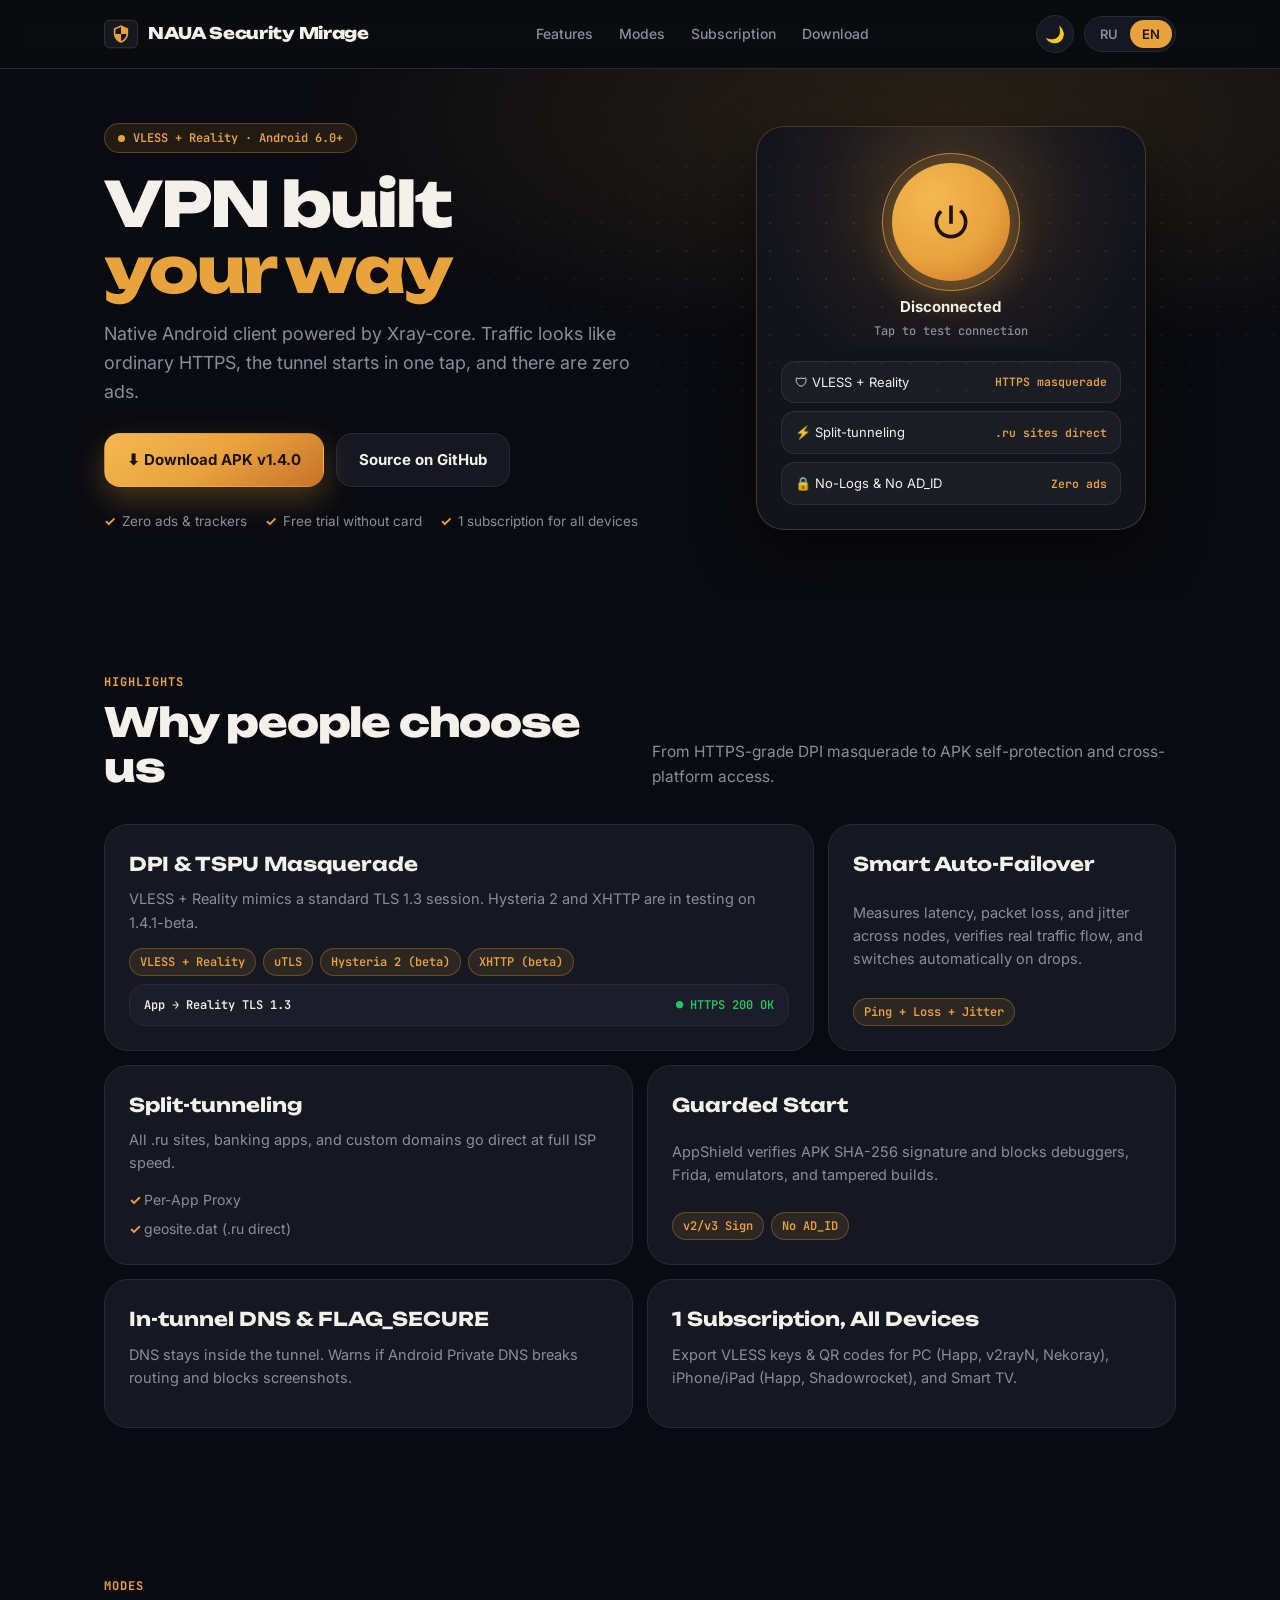
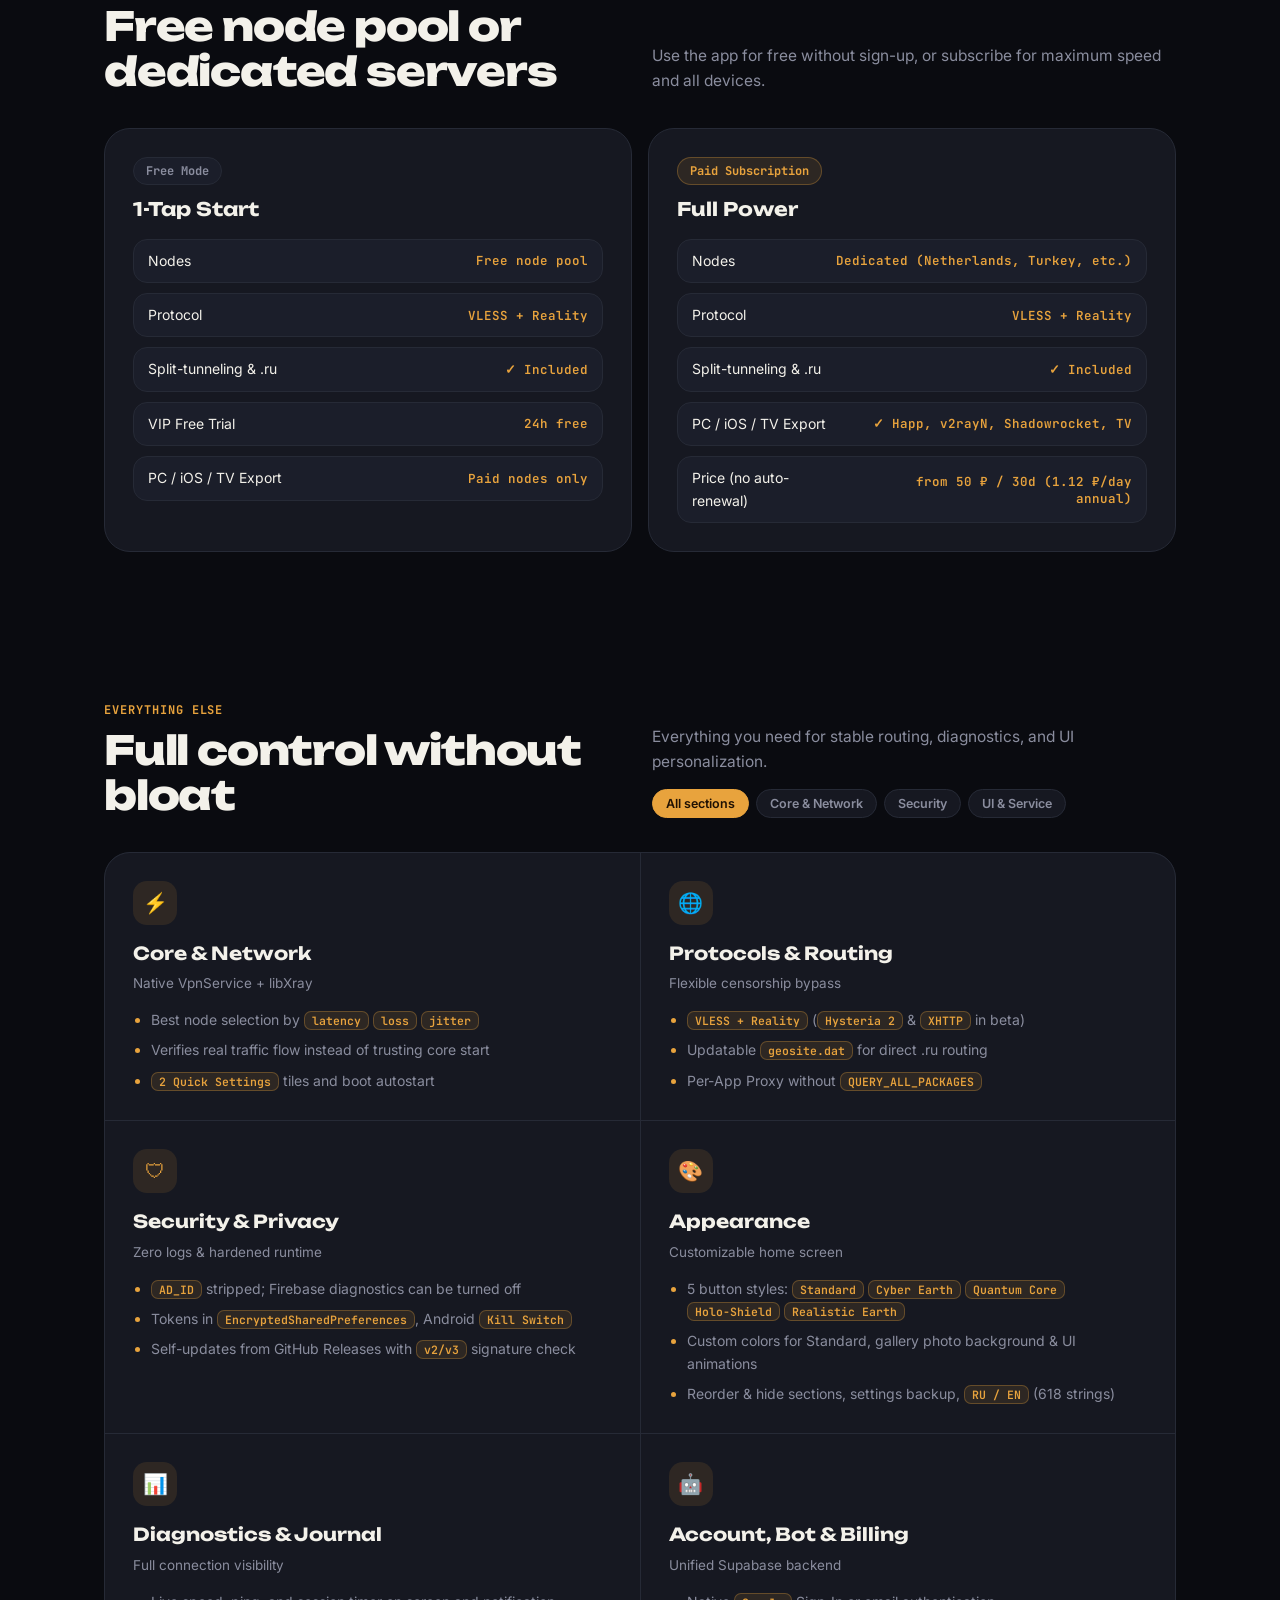
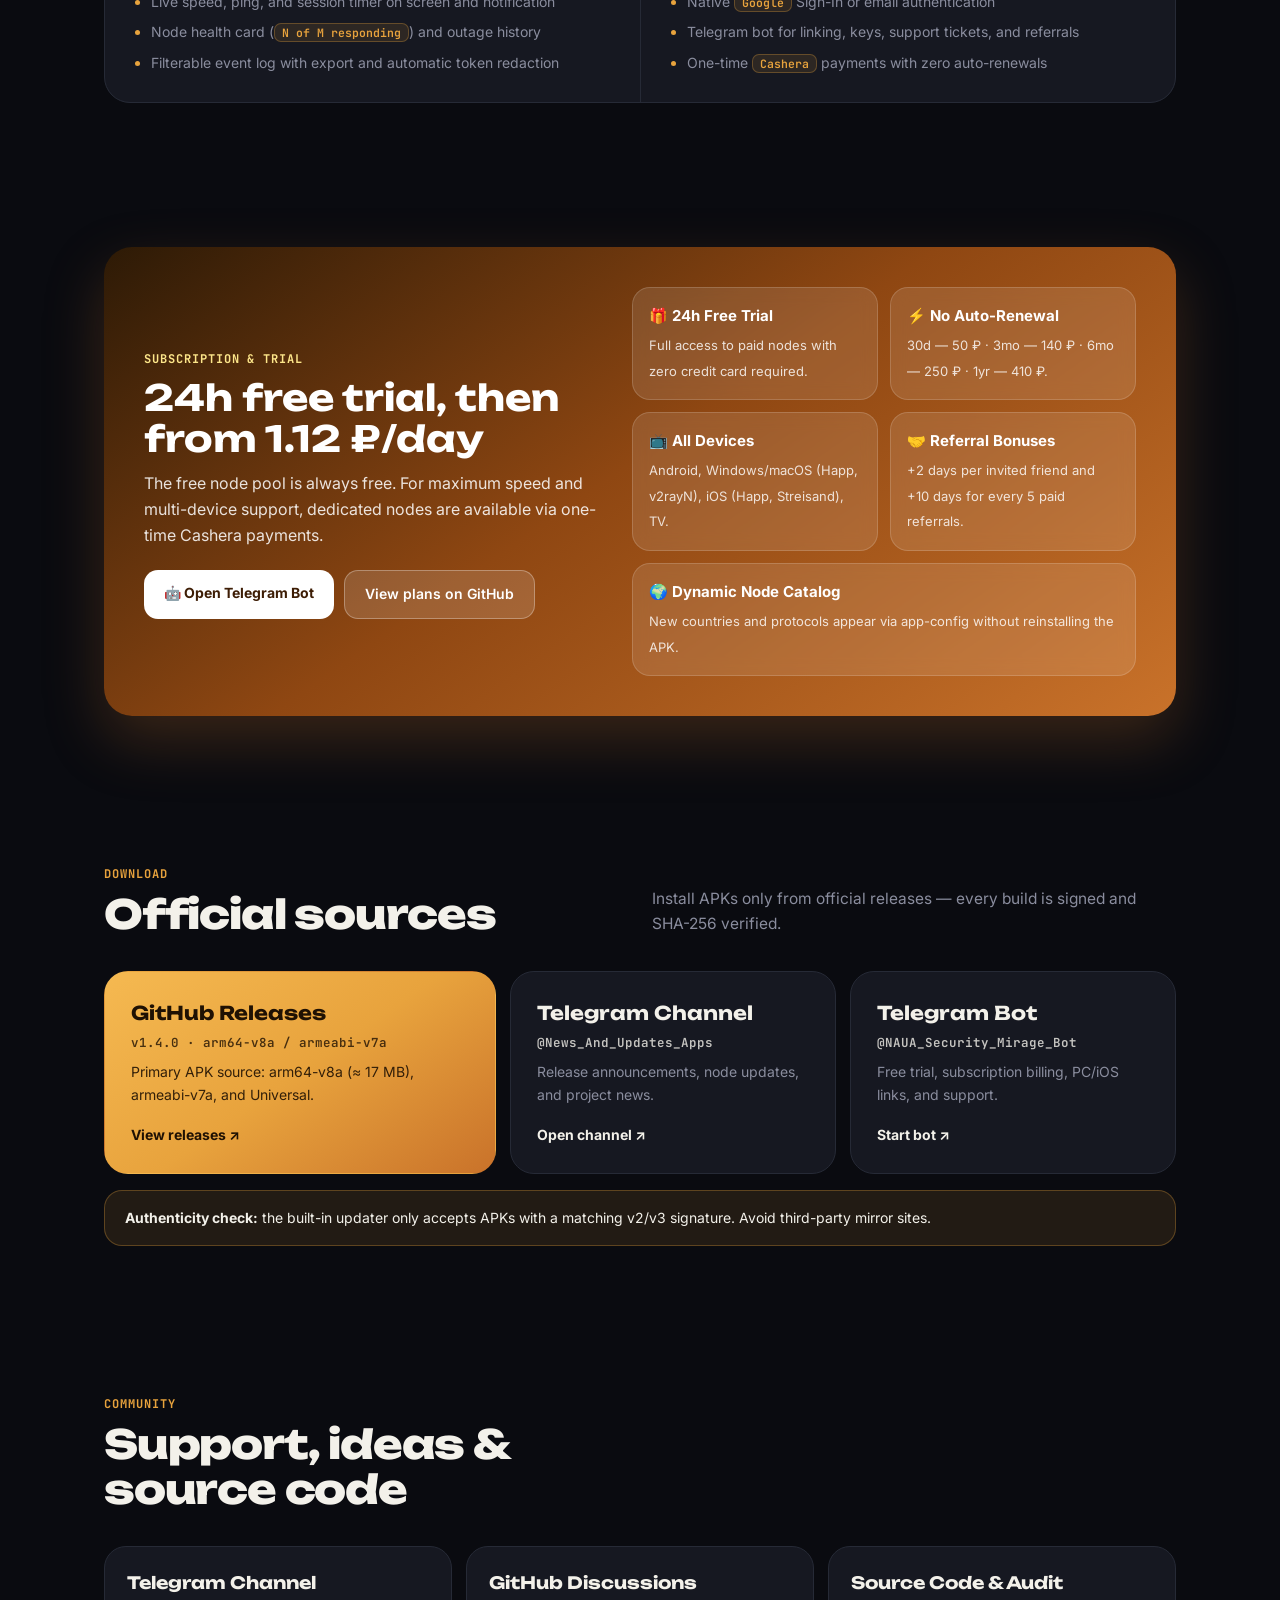
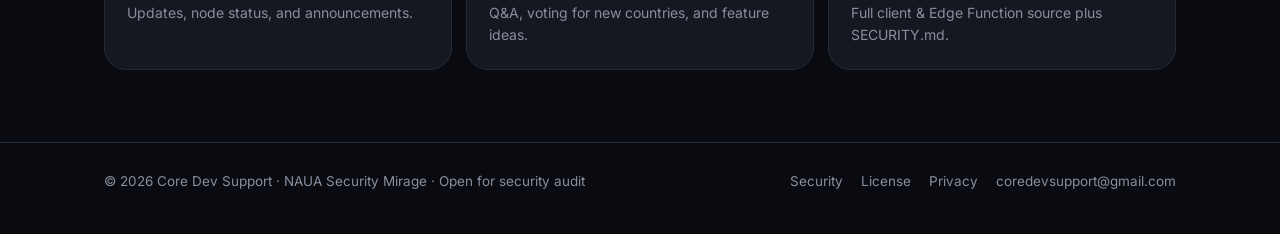
==== commit 11ccad7b: "docs(pages): full brand name, updated heading, interactive feature filters and tags" ====
--- a/docs/connect/index.html
+++ b/docs/connect/index.html
@@ -58,7 +58,7 @@
             <path d="M12,1L3,5v6c0,5.55 3.84,10.74 9,12c5.16,-1.26 9,-6.45 9,-12V5L12,1zM12,11.99h7c-0.53,4.12 -3.28,7.79 -7,8.94V12H5V6.3l7,-3.11v8.8z" fill="#e8a33d"/>
           </g>
         </svg>
-        <span>NAUA Mirage</span>
+        <span>NAUA Security Mirage</span>
       </a>
       <nav class="nav-links">
         <a href="#highlights" data-i18n="nav_highlights">Возможности</a>
@@ -123,7 +123,7 @@
       <div class="sec-head">
         <div>
           <span class="kicker" data-i18n="k_high">Возможности</span>
-          <h2 data-i18n="h_high">Почему выбирают Mirage</h2>
+          <h2 data-i18n="h_high">Почему выбирают нас</h2>
         </div>
         <p class="sec-sub" data-i18n="s_high">От маскировки трафика под обычный HTTPS до самозащиты APK и единой подписки.</p>
       </div>
@@ -204,67 +204,75 @@
           <span class="kicker" data-i18n="k_all">Всё остальное</span>
           <h2 data-i18n="h_all">Полный контроль без лишнего шума</h2>
         </div>
-        <p class="sec-sub" data-i18n="s_all">Всё необходимое для стабильного соединения, диагностики и настройки интерфейса под себя.</p>
+        <div>
+          <p class="sec-sub" data-i18n="s_all">Всё необходимое для стабильного соединения, диагностики и настройки интерфейса под себя.</p>
+          <div class="f-tabs" id="featureTabs">
+            <button class="active" data-fcat="all" type="button" data-i18n="ft_all">Все разделы</button>
+            <button data-fcat="net" type="button" data-i18n="ft_net">Сеть и ядро</button>
+            <button data-fcat="sec" type="button" data-i18n="ft_sec">Безопасность</button>
+            <button data-fcat="app" type="button" data-i18n="ft_app">Интерфейс и сервис</button>
+          </div>
+        </div>
       </div>
       <div class="features-matrix">
-        <div class="f-cell">
+        <div class="f-cell" data-fcat="net">
           <div class="f-icon">⚡</div>
           <h3 data-i18n="f1_t">Ядро и сеть</h3>
           <p class="sub" data-i18n="f1_s">Нативный VpnService + libXray</p>
           <ul>
-            <li data-i18n="f1_l1">Автовыбор лучшего узла по пингу, потерям и джиттеру</li>
+            <li data-i18n="f1_l1">Автовыбор лучшего узла по <span class="opt">пинг</span> <span class="opt">потери</span> <span class="opt">джиттер</span></li>
             <li data-i18n="f1_l2">Проверка реального прохода трафика, а не просто старта ядра</li>
-            <li data-i18n="f1_l3">2 плитки Quick Settings и автозапуск при старте системы</li>
-          </ul>
-        </div>
-        <div class="f-cell">
+            <li data-i18n="f1_l3"><span class="opt">2 Quick Settings</span> плитки и автозапуск при старте системы</li>
+          </ul>
+        </div>
+        <div class="f-cell" data-fcat="net">
           <div class="f-icon">🌐</div>
           <h3 data-i18n="f2_t">Протоколы и маршруты</h3>
           <p class="sub" data-i18n="f2_s">Гибкий обход блокировок</p>
           <ul>
-            <li data-i18n="f2_l1">VLESS + Reality (в бете — Hysteria 2 и XHTTP)</li>
-            <li data-i18n="f2_l2">Обновляемый geosite.dat для .ru-доменов</li>
-            <li data-i18n="f2_l3">Per-App Proxy без разрешения QUERY_ALL_PACKAGES</li>
-          </ul>
-        </div>
-        <div class="f-cell">
+            <li data-i18n="f2_l1"><span class="opt">VLESS + Reality</span> (в бете — <span class="opt">Hysteria 2</span> и <span class="opt">XHTTP</span>)</li>
+            <li data-i18n="f2_l2">Обновляемый <span class="opt">geosite.dat</span> для прямых .ru-доменов</li>
+            <li data-i18n="f2_l3">Per-App Proxy без разрешения <span class="opt">QUERY_ALL_PACKAGES</span></li>
+          </ul>
+        </div>
+        <div class="f-cell" data-fcat="sec">
           <div class="f-icon">🛡</div>
           <h3 data-i18n="f3_t">Безопасность и приватность</h3>
           <p class="sub" data-i18n="f3_s">Zero logs и защита контура</p>
           <ul>
-            <li data-i18n="f3_l1">AD_ID и рекламные сервисы вырезаны из манифеста (проверка в CI)</li>
-            <li data-i18n="f3_l2">Токены в EncryptedSharedPreferences, allowBackup=false</li>
-            <li data-i18n="f3_l3">Самообновление из GitHub Releases с проверкой подписи v2/v3</li>
-          </ul>
-        </div>
-        <div class="f-cell">
+            <li data-i18n="f3_l1"><span class="opt">AD_ID</span> вырезан из манифеста; диагностика Firebase отключается</li>
+            <li data-i18n="f3_l2">Токены в <span class="opt">EncryptedSharedPreferences</span>, <span class="opt">Kill Switch</span> Android</li>
+            <li data-i18n="f3_l3">Самообновление из GitHub Releases с проверкой подписи <span class="opt">v2/v3</span></li>
+          </ul>
+        </div>
+        <div class="f-cell" data-fcat="app">
           <div class="f-icon">🎨</div>
           <h3 data-i18n="f4_t">Внешний вид</h3>
           <p class="sub" data-i18n="f4_s">Настройка главного экрана</p>
           <ul>
-            <li data-i18n="f4_l1">5 стилей кнопки: Стандарт, Cyber Earth, Quantum Core, Holo-Shield, Realistic Earth</li>
-            <li data-i18n="f4_l2">Свои цвета кнопки, текста, переключателей и фон</li>
-            <li data-i18n="f4_l3">Скрытие и перестановка разделов, RU / EN (618 строк)</li>
-          </ul>
-        </div>
-        <div class="f-cell">
+            <li data-i18n="f4_l1">5 стилей кнопки: <span class="opt">Стандарт</span> <span class="opt">Cyber Earth</span> <span class="opt">Quantum Core</span> <span class="opt">Holo-Shield</span> <span class="opt">Realistic Earth</span></li>
+            <li data-i18n="f4_l2">Свои цвета для «Стандарт», своё фото из галереи на фон и анимации</li>
+            <li data-i18n="f4_l3">Скрытие разделов, резервные копии, <span class="opt">RU / EN</span> (618 строк)</li>
+          </ul>
+        </div>
+        <div class="f-cell" data-fcat="app">
           <div class="f-icon">📊</div>
           <h3 data-i18n="f5_t">Диагностика и журнал</h3>
           <p class="sub" data-i18n="f5_s">Прозрачность каждого соединения</p>
           <ul>
             <li data-i18n="f5_l1">Live-скорость, пинг и время сессии на экране и в шторке</li>
-            <li data-i18n="f5_l2">Карточка узлов («отвечают N из M») и история сбоев</li>
+            <li data-i18n="f5_l2">Карточка узлов (<span class="opt">отвечают N из M</span>) и история сбоев</li>
             <li data-i18n="f5_l3">Журнал событий с фильтрами, экспортом и очисткой токенов</li>
           </ul>
         </div>
-        <div class="f-cell">
+        <div class="f-cell" data-fcat="sec">
           <div class="f-icon">🤖</div>
           <h3 data-i18n="f6_t">Аккаунт, бот и оплата</h3>
           <p class="sub" data-i18n="f6_s">Единая база Supabase</p>
           <ul>
-            <li data-i18n="f6_l1">Вход через Google (внутри приложения) или email</li>
+            <li data-i18n="f6_l1">Вход через <span class="opt">Google</span> (внутри приложения) или email</li>
             <li data-i18n="f6_l2">Telegram-бот для привязки, ключей, поддержки и рефералки</li>
-            <li data-i18n="f6_l3">Оплата через Cashera без автосписаний</li>
+            <li data-i18n="f6_l3">Разовая оплата через <span class="opt">Cashera</span> без автосписаний</li>
           </ul>
         </div>
       </div>
--- a/docs/connect/styles.css
+++ b/docs/connect/styles.css
@@ -45,7 +45,10 @@
   --shadow: 0 24px 60px rgba(0, 0, 0, 0.45);
 }
 
-* { box-sizing: border-box; }
+* {
+  box-sizing: border-box;
+  -webkit-tap-highlight-color: transparent;
+}
 html { scroll-behavior: smooth; }
 html, body {
   margin: 0; padding: 0;
@@ -56,6 +59,8 @@
 
 .hidden { display: none !important; }
 a { color: inherit; }
+button, a { outline: none; -webkit-tap-highlight-color: transparent; }
+button:focus-visible, a:focus-visible { outline: 2px solid var(--accent); outline-offset: 3px; }
 
 /* ---------- CONNECT MODE (from Telegram bot ?u=...) ---------- */
 body.connect-mode {
@@ -159,8 +164,20 @@
   padding: 54px 0 64px;
 }
 .hero::before {
-  content: ""; position: absolute; inset: -120px -10% auto; height: 540px; pointer-events: none;
+  content: ""; position: absolute; inset: -120px -10% auto; height: 560px; pointer-events: none;
   background: radial-gradient(60% 60% at 70% 30%, var(--hero-glow), transparent 70%);
+  animation: heroGlow 8s ease-in-out infinite alternate;
+}
+.hero::after {
+  content: ""; position: absolute; inset: 0; pointer-events: none;
+  background-image: radial-gradient(rgba(232, 163, 61, 0.14) 1px, transparent 1px);
+  background-size: 28px 28px;
+  mask-image: radial-gradient(ellipse 70% 60% at 72% 38%, #000 10%, transparent 75%);
+  -webkit-mask-image: radial-gradient(ellipse 70% 60% at 72% 38%, #000 10%, transparent 75%);
+}
+@keyframes heroGlow {
+  0% { transform: translateY(0) scale(1); opacity: 0.85; }
+  100% { transform: translateY(14px) scale(1.06); opacity: 1; }
 }
 .hero-grid {
   position: relative;
@@ -200,8 +217,19 @@
 }
 .btn-lg:hover { transform: translateY(-2px); }
 .btn-lg.primary {
+  position: relative; overflow: hidden;
   background: linear-gradient(145deg, var(--accent-hi), var(--accent), var(--accent-deep));
-  color: #1f1103; box-shadow: 0 12px 30px rgba(232, 163, 61, 0.25);
+  color: #1f1103; box-shadow: 0 12px 30px rgba(232, 163, 61, 0.28);
+}
+.btn-lg.primary::after {
+  content: ""; position: absolute; top: 0; left: -120%; width: 70%; height: 100%;
+  background: linear-gradient(90deg, transparent, rgba(255, 255, 255, 0.35), transparent);
+  transform: skewX(-20deg);
+  animation: shimmer 4.5s infinite;
+}
+@keyframes shimmer {
+  0%, 60% { left: -120%; }
+  100% { left: 160%; }
 }
 .btn-lg.ghost {
   background: var(--card); border-color: var(--line); color: var(--text);
@@ -240,8 +268,23 @@
   box-shadow: 0 0 0 9px rgba(232, 163, 61, 0.12), 0 16px 34px rgba(232, 163, 61, 0.28);
   transition: transform .2s, box-shadow .3s;
 }
-.vpn-btn:hover { transform: scale(1.04); }
-.vpn-btn:active { transform: scale(0.96); }
+.vpn-btn::before, .vpn-btn::after {
+  content: ""; position: absolute; inset: -10px; border-radius: 50%;
+  border: 1.5px solid rgba(232, 163, 61, 0.45);
+  animation: vpnRipple 2.8s cubic-bezier(0.2, 0.7, 0.2, 1) infinite;
+  pointer-events: none;
+}
+.vpn-btn::after { animation-delay: 1.4s; }
+.hero-card.connected .vpn-btn::before,
+.hero-card.connected .vpn-btn::after {
+  border-color: rgba(77, 232, 163, 0.55);
+}
+@keyframes vpnRipple {
+  0% { transform: scale(0.95); opacity: 0.75; }
+  100% { transform: scale(1.48); opacity: 0; }
+}
+.vpn-btn:hover { transform: scale(1.05); }
+.vpn-btn:active { transform: scale(0.95); }
 .hero-card.connected .vpn-btn {
   box-shadow: 0 0 0 11px rgba(77, 232, 163, 0.16), 0 16px 36px rgba(77, 232, 163, 0.3);
 }
@@ -359,19 +402,49 @@
 .compare-row .val { font: 600 12.5px var(--f-mono); color: var(--accent); text-align: right; }
 
 /* ---------- FEATURES MATRIX (2x3 1px grid) ---------- */
+.f-tabs {
+  display: flex; flex-wrap: wrap; gap: 7px; margin-top: 14px;
+}
+.f-tabs button {
+  padding: 6px 13px; border-radius: 999px; border: 1px solid var(--line);
+  background: var(--card); color: var(--muted); font: 600 12.5px var(--f-body);
+  cursor: pointer; transition: border-color .15s, background .15s, color .15s;
+}
+.f-tabs button:hover { border-color: var(--accent-line); color: var(--text); }
+.f-tabs button.active { background: var(--accent); border-color: var(--accent); color: var(--on-accent); }
 .features-matrix {
   display: grid; grid-template-columns: repeat(2, 1fr); gap: 1px;
   background: var(--line); border: 1px solid var(--line); border-radius: 26px; overflow: hidden;
 }
-.f-cell { background: var(--card); padding: 28px; }
+.f-cell {
+  background: var(--card); padding: 28px;
+  transition: background .25s ease, box-shadow .25s ease;
+}
+.f-cell:hover {
+  background: color-mix(in srgb, var(--card) 92%, var(--accent) 8%);
+}
 .f-icon {
   width: 44px; height: 44px; border-radius: 14px; display: grid; place-items: center;
   background: var(--accent-soft); color: var(--accent); font-size: 20px; margin-bottom: 14px;
+  transition: transform .25s ease, background .25s ease;
+}
+.f-cell:hover .f-icon {
+  transform: scale(1.08) rotate(-3deg);
+  background: var(--accent); color: var(--on-accent);
 }
 .f-cell h3 { font-family: var(--f-display); font-size: 18px; margin: 0 0 6px; }
 .f-cell .sub { color: var(--muted); font-size: 13.5px; margin: 0 0 14px; }
-.f-cell ul { margin: 0; padding-left: 18px; color: var(--muted); font-size: 14px; display: grid; gap: 6px; }
+.f-cell ul { margin: 0; padding-left: 18px; color: var(--muted); font-size: 14px; display: grid; gap: 8px; }
 .f-cell li::marker { color: var(--accent); }
+.opt {
+  display: inline-block; padding: 1px 7px; border-radius: 7px;
+  background: var(--accent-soft); border: 1px solid var(--accent-line);
+  color: var(--accent); font: 600 11.5px var(--f-mono); vertical-align: baseline;
+}
+@media (max-width: 540px) {
+  .brand { font-size: 13.5px; gap: 8px; }
+  .brand svg { width: 28px; height: 28px; }
+}
 
 /* ---------- PRICING / TRIAL GRADIENT BANNER ---------- */
 .promo-banner {
@@ -391,15 +464,30 @@
 .btn-white {
   background: #ffffff; color: #3d1d05; padding: 12px 20px; border-radius: 14px;
   font-weight: 700; font-size: 14px; text-decoration: none;
-}
+  transition: transform .2s ease, box-shadow .2s ease;
+}
+.btn-white:hover { transform: translateY(-2px); box-shadow: 0 10px 24px rgba(0, 0, 0, 0.22); }
 .btn-glass {
   background: rgba(255, 255, 255, 0.14); color: #ffffff; border: 1px solid rgba(255, 255, 255, 0.3);
   padding: 12px 20px; border-radius: 14px; font-weight: 600; font-size: 14px; text-decoration: none;
+  transition: transform .2s ease, background .2s ease, border-color .2s ease;
+}
+.btn-glass:hover {
+  transform: translateY(-2px);
+  background: rgba(255, 255, 255, 0.22);
+  border-color: rgba(255, 255, 255, 0.55);
 }
 .perks-grid { display: grid; grid-template-columns: 1fr 1fr; gap: 12px; }
 .perk {
   background: rgba(255, 255, 255, 0.11); border: 1px solid rgba(255, 255, 255, 0.16);
   border-radius: 18px; padding: 16px; backdrop-filter: blur(8px);
+  transition: transform .25s ease, border-color .25s ease, background .25s ease, box-shadow .25s ease;
+}
+.perk:hover {
+  transform: translateY(-4px);
+  background: rgba(255, 255, 255, 0.17);
+  border-color: rgba(253, 230, 138, 0.55);
+  box-shadow: 0 14px 30px rgba(0, 0, 0, 0.22);
 }
 .perk.wide { grid-column: span 2; }
 .perk b { display: block; font-size: 15px; margin-bottom: 4px; }
@@ -447,6 +535,23 @@
 .foot-links a { text-decoration: none; }
 .foot-links a:hover { color: var(--accent); }
 
+.b-card, .panel, .route-card, .comm-card {
+  transition: border-color .25s ease, transform .25s ease, box-shadow .25s ease;
+}
+.b-card:hover, .panel:hover, .route-card:hover, .comm-card:hover {
+  border-color: var(--accent-line);
+  transform: translateY(-4px);
+  box-shadow: 0 18px 40px rgba(232, 163, 61, 0.08);
+}
+
+.reveal { opacity: 0; transform: translateY(18px); transition: opacity .55s ease, transform .55s ease; }
+.reveal.in { opacity: 1; transform: translateY(0); }
+
+@media (prefers-reduced-motion: reduce) {
+  .hero::before, .btn-lg.primary::after, .vpn-btn::before, .vpn-btn::after, .pulse-dot { animation: none !important; }
+  .reveal { opacity: 1; transform: none; transition: none; }
+}
+
 /* ---------- RESPONSIVE ---------- */
 @media (max-width: 920px) {
   .hero-grid, .sec-head, .showcase-grid, .promo-banner, .dl-grid { grid-template-columns: 1fr; }
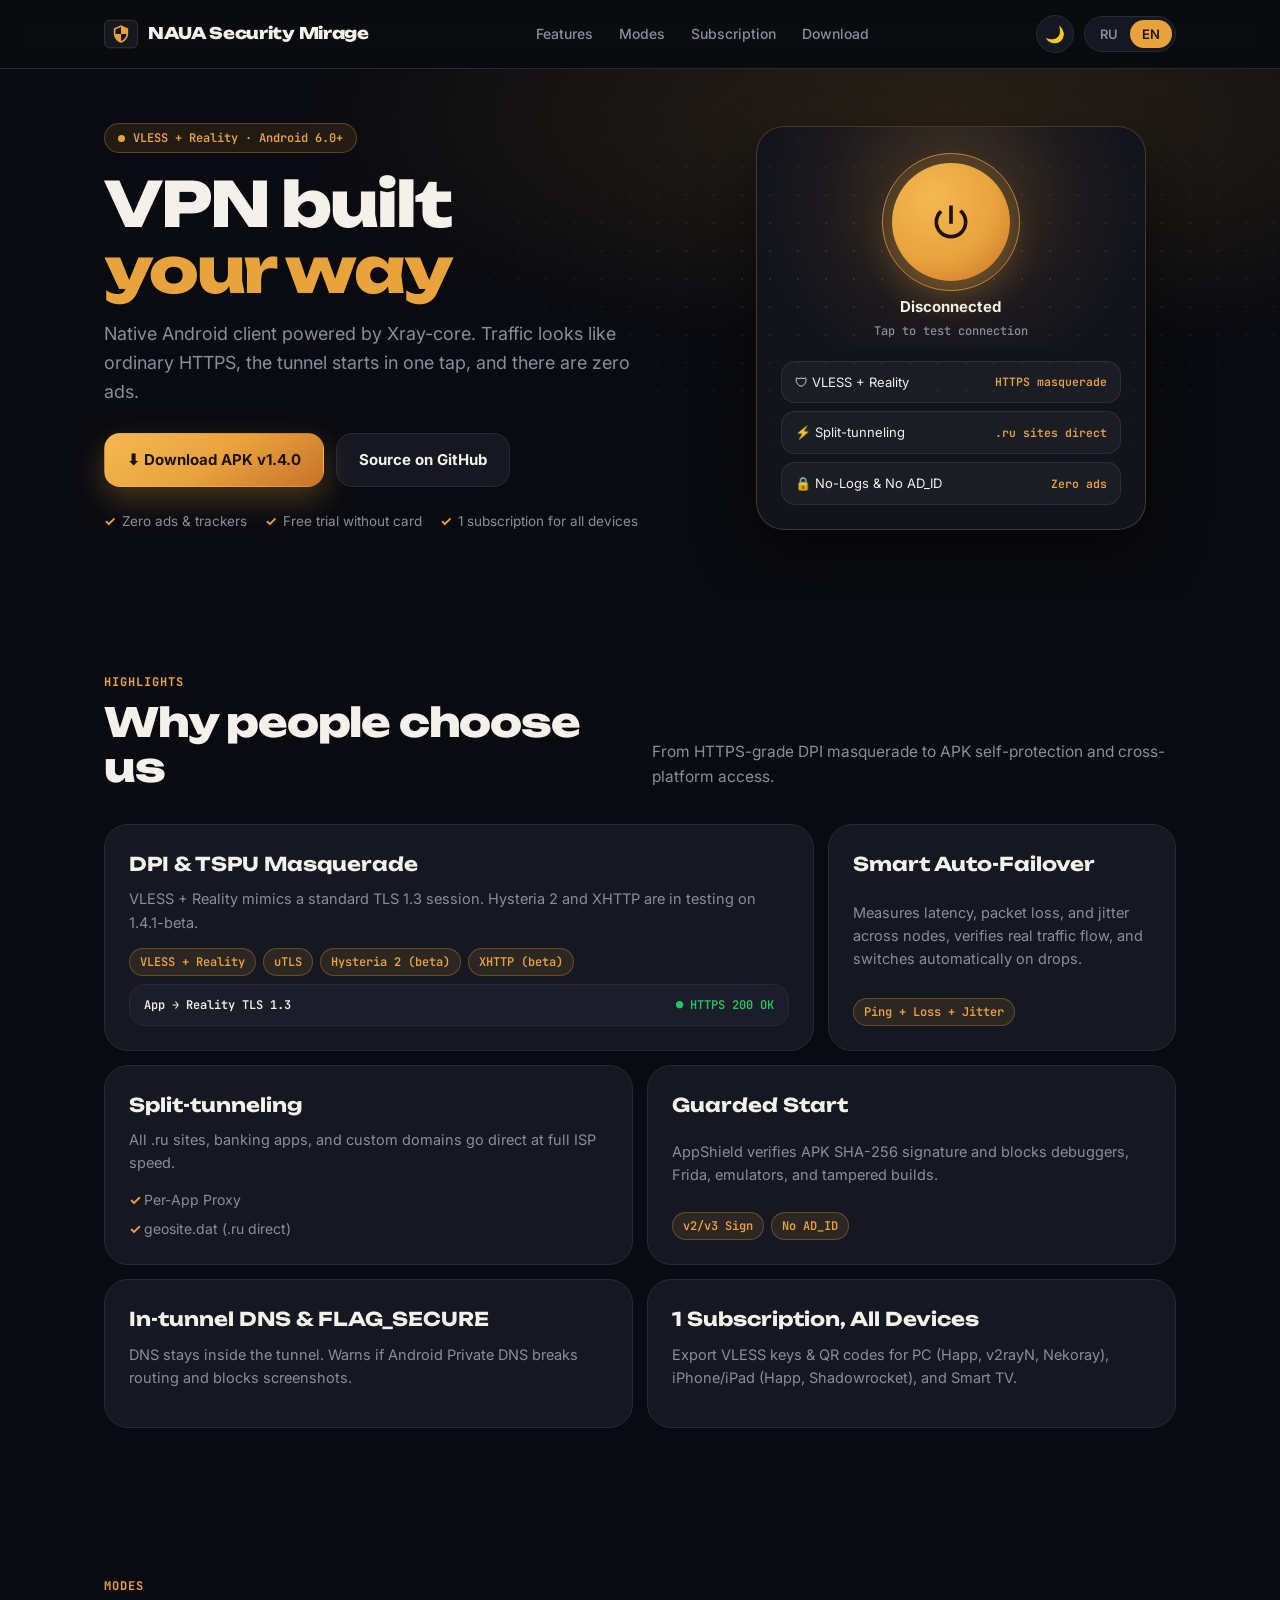
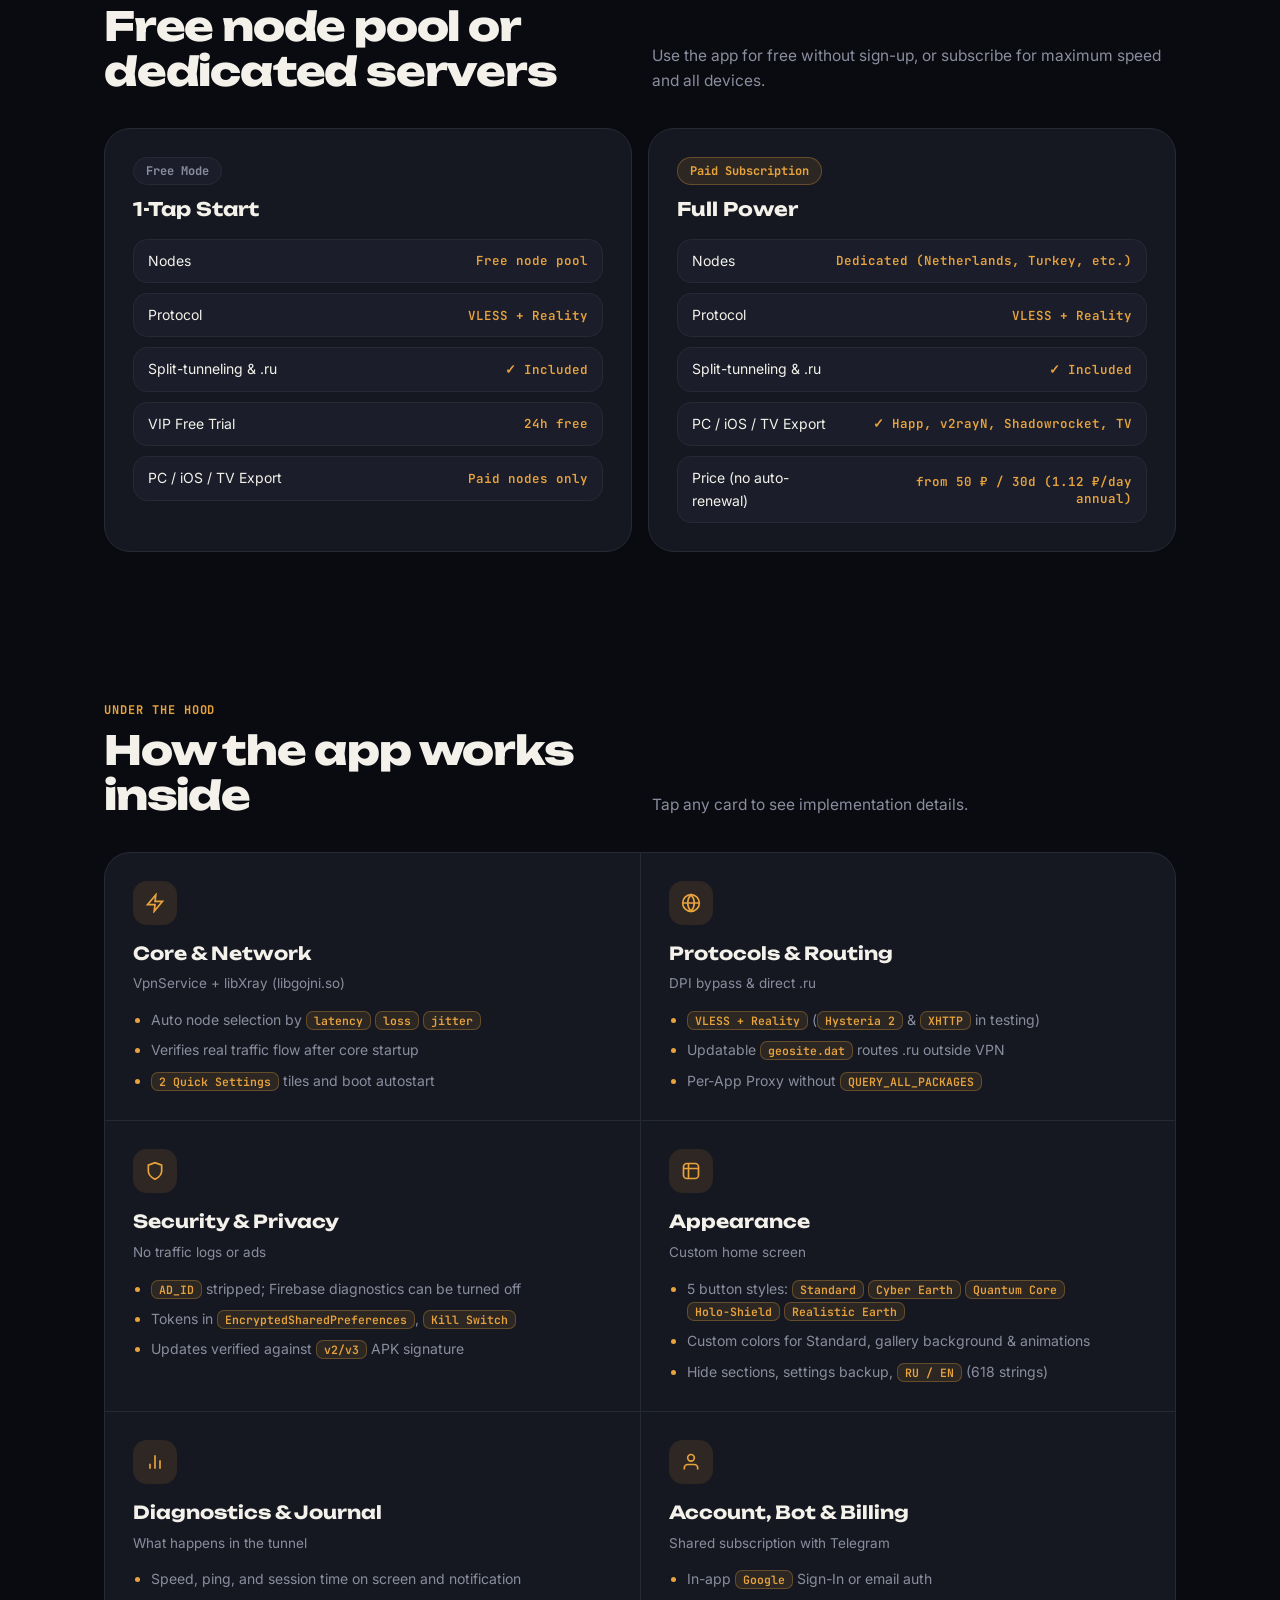
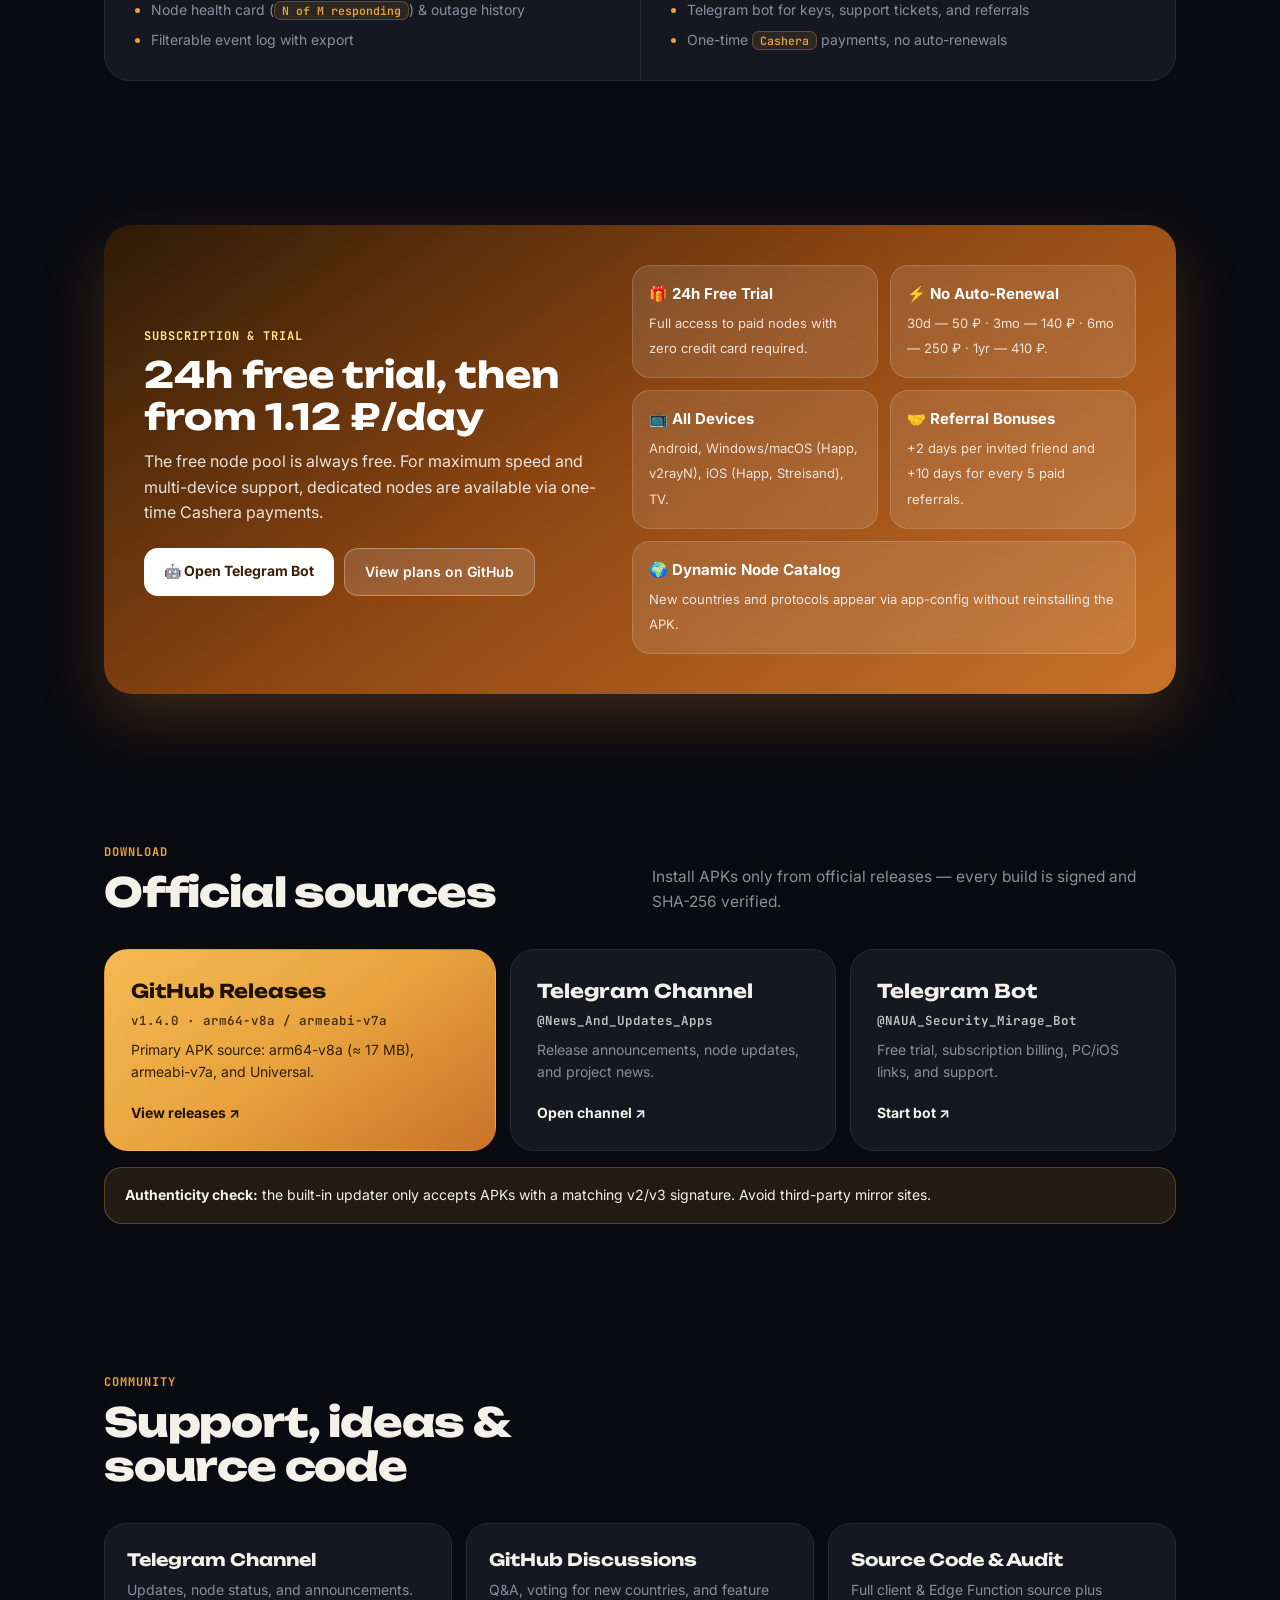
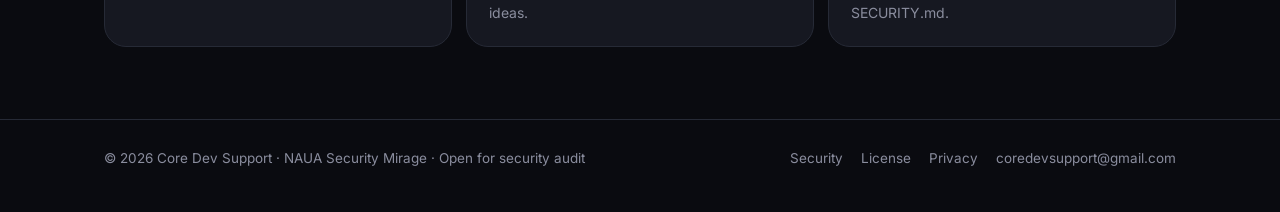
==== commit bc98da6c: "docs(pages): replace tabs with clickable technical cards and natural copy" ====
--- a/docs/connect/index.html
+++ b/docs/connect/index.html
@@ -201,79 +201,77 @@
     <div class="wrap">
       <div class="sec-head">
         <div>
-          <span class="kicker" data-i18n="k_all">Всё остальное</span>
-          <h2 data-i18n="h_all">Полный контроль без лишнего шума</h2>
-        </div>
-        <div>
-          <p class="sec-sub" data-i18n="s_all">Всё необходимое для стабильного соединения, диагностики и настройки интерфейса под себя.</p>
-          <div class="f-tabs" id="featureTabs">
-            <button class="active" data-fcat="all" type="button" data-i18n="ft_all">Все разделы</button>
-            <button data-fcat="net" type="button" data-i18n="ft_net">Сеть и ядро</button>
-            <button data-fcat="sec" type="button" data-i18n="ft_sec">Безопасность</button>
-            <button data-fcat="app" type="button" data-i18n="ft_app">Интерфейс и сервис</button>
-          </div>
-        </div>
-      </div>
-      <div class="features-matrix">
-        <div class="f-cell" data-fcat="net">
-          <div class="f-icon">⚡</div>
+          <span class="kicker" data-i18n="k_all">Под капотом</span>
+          <h2 data-i18n="h_all">Что именно работает в приложении</h2>
+        </div>
+        <p class="sec-sub" data-i18n="s_all">Нажмите на любой блок, чтобы посмотреть технические детали реализации.</p>
+      </div>
+      <div class="features-matrix" id="featuresMatrix">
+        <div class="f-cell" tabindex="0">
+          <div class="f-icon"><svg width="20" height="20" viewBox="0 0 24 24" fill="none" stroke="currentColor" stroke-width="2"><path d="M13 2L3 14h9l-1 8 10-12h-9l1-8z"/></svg></div>
           <h3 data-i18n="f1_t">Ядро и сеть</h3>
-          <p class="sub" data-i18n="f1_s">Нативный VpnService + libXray</p>
-          <ul>
-            <li data-i18n="f1_l1">Автовыбор лучшего узла по <span class="opt">пинг</span> <span class="opt">потери</span> <span class="opt">джиттер</span></li>
-            <li data-i18n="f1_l2">Проверка реального прохода трафика, а не просто старта ядра</li>
-            <li data-i18n="f1_l3"><span class="opt">2 Quick Settings</span> плитки и автозапуск при старте системы</li>
-          </ul>
-        </div>
-        <div class="f-cell" data-fcat="net">
-          <div class="f-icon">🌐</div>
+          <p class="sub" data-i18n="f1_s">VpnService + libXray (libgojni.so)</p>
+          <ul>
+            <li data-i18n="f1_l1">Автовыбор узла по <span class="opt">пинг</span> <span class="opt">потери</span> <span class="opt">джиттер</span></li>
+            <li data-i18n="f1_l2">Проверка реального трафика после старта ядра</li>
+            <li data-i18n="f1_l3"><span class="opt">2 Quick Settings</span> плитки и автозапуск при загрузке</li>
+          </ul>
+          <div class="f-detail" data-i18n="f1_det">Если выбранный сервер перестал пропускать пакеты, контроллер перебирает следующий узел автоматически.</div>
+        </div>
+        <div class="f-cell" tabindex="0">
+          <div class="f-icon"><svg width="20" height="20" viewBox="0 0 24 24" fill="none" stroke="currentColor" stroke-width="2"><circle cx="12" cy="12" r="10"/><path d="M2 12h20M12 2a15.3 15.3 0 0 1 4 10 15.3 15.3 0 0 1-4 10 15.3 15.3 0 0 1-4-10 15.3 15.3 0 0 1 4-10z"/></svg></div>
           <h3 data-i18n="f2_t">Протоколы и маршруты</h3>
-          <p class="sub" data-i18n="f2_s">Гибкий обход блокировок</p>
-          <ul>
-            <li data-i18n="f2_l1"><span class="opt">VLESS + Reality</span> (в бете — <span class="opt">Hysteria 2</span> и <span class="opt">XHTTP</span>)</li>
-            <li data-i18n="f2_l2">Обновляемый <span class="opt">geosite.dat</span> для прямых .ru-доменов</li>
-            <li data-i18n="f2_l3">Per-App Proxy без разрешения <span class="opt">QUERY_ALL_PACKAGES</span></li>
-          </ul>
-        </div>
-        <div class="f-cell" data-fcat="sec">
-          <div class="f-icon">🛡</div>
+          <p class="sub" data-i18n="f2_s">Маскировка и обход .ru</p>
+          <ul>
+            <li data-i18n="f2_l1"><span class="opt">VLESS + Reality</span> (в тесте — <span class="opt">Hysteria 2</span> и <span class="opt">XHTTP</span>)</li>
+            <li data-i18n="f2_l2">Обновляемый <span class="opt">geosite.dat</span> пускает .ru мимо VPN</li>
+            <li data-i18n="f2_l3">Per-App Proxy без <span class="opt">QUERY_ALL_PACKAGES</span></li>
+          </ul>
+          <div class="f-detail" data-i18n="f2_det">Список приложений запрашивается точечно через &lt;queries&gt; в манифесте, а пользовательские домены настраиваются отдельно.</div>
+        </div>
+        <div class="f-cell" tabindex="0">
+          <div class="f-icon"><svg width="20" height="20" viewBox="0 0 24 24" fill="none" stroke="currentColor" stroke-width="2"><path d="M12 22s8-4 8-10V5l-8-3-8 3v7c0 6 8 10 8 10z"/></svg></div>
           <h3 data-i18n="f3_t">Безопасность и приватность</h3>
-          <p class="sub" data-i18n="f3_s">Zero logs и защита контура</p>
-          <ul>
-            <li data-i18n="f3_l1"><span class="opt">AD_ID</span> вырезан из манифеста; диагностика Firebase отключается</li>
-            <li data-i18n="f3_l2">Токены в <span class="opt">EncryptedSharedPreferences</span>, <span class="opt">Kill Switch</span> Android</li>
-            <li data-i18n="f3_l3">Самообновление из GitHub Releases с проверкой подписи <span class="opt">v2/v3</span></li>
-          </ul>
-        </div>
-        <div class="f-cell" data-fcat="app">
-          <div class="f-icon">🎨</div>
+          <p class="sub" data-i18n="f3_s">Без логов трафика и рекламы</p>
+          <ul>
+            <li data-i18n="f3_l1"><span class="opt">AD_ID</span> вырезан; телеметрия Firebase отключается</li>
+            <li data-i18n="f3_l2">Токены в <span class="opt">EncryptedSharedPreferences</span>, <span class="opt">Kill Switch</span></li>
+            <li data-i18n="f3_l3">Обновления с проверкой подписи <span class="opt">v2/v3</span></li>
+          </ul>
+          <div class="f-detail" data-i18n="f3_det">На старте сверяется SHA-256 подписи APK, блокируются отладчик, Frida, root и эмулятор.</div>
+        </div>
+        <div class="f-cell" tabindex="0">
+          <div class="f-icon"><svg width="20" height="20" viewBox="0 0 24 24" fill="none" stroke="currentColor" stroke-width="2"><rect x="3" y="3" width="18" height="18" rx="4"/><path d="M9 3v18M3 9h18"/></svg></div>
           <h3 data-i18n="f4_t">Внешний вид</h3>
-          <p class="sub" data-i18n="f4_s">Настройка главного экрана</p>
+          <p class="sub" data-i18n="f4_s">Своё оформление экрана</p>
           <ul>
             <li data-i18n="f4_l1">5 стилей кнопки: <span class="opt">Стандарт</span> <span class="opt">Cyber Earth</span> <span class="opt">Quantum Core</span> <span class="opt">Holo-Shield</span> <span class="opt">Realistic Earth</span></li>
-            <li data-i18n="f4_l2">Свои цвета для «Стандарт», своё фото из галереи на фон и анимации</li>
-            <li data-i18n="f4_l3">Скрытие разделов, резервные копии, <span class="opt">RU / EN</span> (618 строк)</li>
-          </ul>
-        </div>
-        <div class="f-cell" data-fcat="app">
-          <div class="f-icon">📊</div>
+            <li data-i18n="f4_l2">Цвета для «Стандарт», фото из галереи и анимации</li>
+            <li data-i18n="f4_l3">Скрытие разделов, бэкап, <span class="opt">RU / EN</span> (618 строк)</li>
+          </ul>
+          <div class="f-detail" data-i18n="f4_det">Настройки интерфейса можно сохранить в резервную копию и перенести, а язык переключается без перезапуска.</div>
+        </div>
+        <div class="f-cell" tabindex="0">
+          <div class="f-icon"><svg width="20" height="20" viewBox="0 0 24 24" fill="none" stroke="currentColor" stroke-width="2"><path d="M18 20V10M12 20V4M6 20v-6"/></svg></div>
           <h3 data-i18n="f5_t">Диагностика и журнал</h3>
-          <p class="sub" data-i18n="f5_s">Прозрачность каждого соединения</p>
-          <ul>
-            <li data-i18n="f5_l1">Live-скорость, пинг и время сессии на экране и в шторке</li>
+          <p class="sub" data-i18n="f5_s">Что происходит в туннеле</p>
+          <ul>
+            <li data-i18n="f5_l1">Скорость, пинг и время сессии на экране и в шторке</li>
             <li data-i18n="f5_l2">Карточка узлов (<span class="opt">отвечают N из M</span>) и история сбоев</li>
-            <li data-i18n="f5_l3">Журнал событий с фильтрами, экспортом и очисткой токенов</li>
-          </ul>
-        </div>
-        <div class="f-cell" data-fcat="sec">
-          <div class="f-icon">🤖</div>
+            <li data-i18n="f5_l3">Журнал событий с фильтрами и экспортом</li>
+          </ul>
+          <div class="f-detail" data-i18n="f5_det">При выгрузке журнала токены сессии и ключи автоматически вырезаются, чтобы их нельзя было случайно слить.</div>
+        </div>
+        <div class="f-cell" tabindex="0">
+          <div class="f-icon"><svg width="20" height="20" viewBox="0 0 24 24" fill="none" stroke="currentColor" stroke-width="2"><path d="M20 21v-2a4 4 0 0 0-4-4H8a4 4 0 0 0-4 4v2"/><circle cx="12" cy="7" r="4"/></svg></div>
           <h3 data-i18n="f6_t">Аккаунт, бот и оплата</h3>
-          <p class="sub" data-i18n="f6_s">Единая база Supabase</p>
-          <ul>
-            <li data-i18n="f6_l1">Вход через <span class="opt">Google</span> (внутри приложения) или email</li>
-            <li data-i18n="f6_l2">Telegram-бот для привязки, ключей, поддержки и рефералки</li>
+          <p class="sub" data-i18n="f6_s">Общая подписка с Telegram</p>
+          <ul>
+            <li data-i18n="f6_l1">Вход через <span class="opt">Google</span> внутри приложения или email</li>
+            <li data-i18n="f6_l2">Telegram-бот для ключей, поддержки и рефералки</li>
             <li data-i18n="f6_l3">Разовая оплата через <span class="opt">Cashera</span> без автосписаний</li>
           </ul>
+          <div class="f-detail" data-i18n="f6_det">Аккаунт единый для Android-клиента и Telegram-бота: оплата в одном месте сразу открывает доступ в другом.</div>
         </div>
       </div>
     </div>
--- a/docs/connect/styles.css
+++ b/docs/connect/styles.css
@@ -402,40 +402,38 @@
 .compare-row .val { font: 600 12.5px var(--f-mono); color: var(--accent); text-align: right; }
 
 /* ---------- FEATURES MATRIX (2x3 1px grid) ---------- */
-.f-tabs {
-  display: flex; flex-wrap: wrap; gap: 7px; margin-top: 14px;
-}
-.f-tabs button {
-  padding: 6px 13px; border-radius: 999px; border: 1px solid var(--line);
-  background: var(--card); color: var(--muted); font: 600 12.5px var(--f-body);
-  cursor: pointer; transition: border-color .15s, background .15s, color .15s;
-}
-.f-tabs button:hover { border-color: var(--accent-line); color: var(--text); }
-.f-tabs button.active { background: var(--accent); border-color: var(--accent); color: var(--on-accent); }
 .features-matrix {
   display: grid; grid-template-columns: repeat(2, 1fr); gap: 1px;
   background: var(--line); border: 1px solid var(--line); border-radius: 26px; overflow: hidden;
 }
 .f-cell {
-  background: var(--card); padding: 28px;
-  transition: background .25s ease, box-shadow .25s ease;
-}
-.f-cell:hover {
+  background: var(--card); padding: 28px; cursor: pointer;
+  transition: background .25s ease;
+}
+.f-cell:hover, .f-cell.open {
   background: color-mix(in srgb, var(--card) 92%, var(--accent) 8%);
 }
 .f-icon {
   width: 44px; height: 44px; border-radius: 14px; display: grid; place-items: center;
-  background: var(--accent-soft); color: var(--accent); font-size: 20px; margin-bottom: 14px;
-  transition: transform .25s ease, background .25s ease;
-}
-.f-cell:hover .f-icon {
-  transform: scale(1.08) rotate(-3deg);
+  background: var(--accent-soft); color: var(--accent); margin-bottom: 14px;
+  transition: transform .25s ease, background .25s ease, color .25s ease;
+}
+.f-cell:hover .f-icon, .f-cell.open .f-icon {
+  transform: scale(1.06);
   background: var(--accent); color: var(--on-accent);
 }
 .f-cell h3 { font-family: var(--f-display); font-size: 18px; margin: 0 0 6px; }
 .f-cell .sub { color: var(--muted); font-size: 13.5px; margin: 0 0 14px; }
 .f-cell ul { margin: 0; padding-left: 18px; color: var(--muted); font-size: 14px; display: grid; gap: 8px; }
 .f-cell li::marker { color: var(--accent); }
+.f-detail {
+  margin-top: 14px; padding: 11px 13px; border-radius: 12px;
+  background: var(--card-alt); border: 1px solid var(--accent-line);
+  color: var(--text); font-size: 13px; line-height: 1.5;
+  display: none;
+}
+.f-cell.open .f-detail { display: block; animation: fadeDetail .2s ease; }
+@keyframes fadeDetail { from { opacity: 0; transform: translateY(-4px); } to { opacity: 1; transform: translateY(0); } }
 .opt {
   display: inline-block; padding: 1px 7px; border-radius: 7px;
   background: var(--accent-soft); border: 1px solid var(--accent-line);
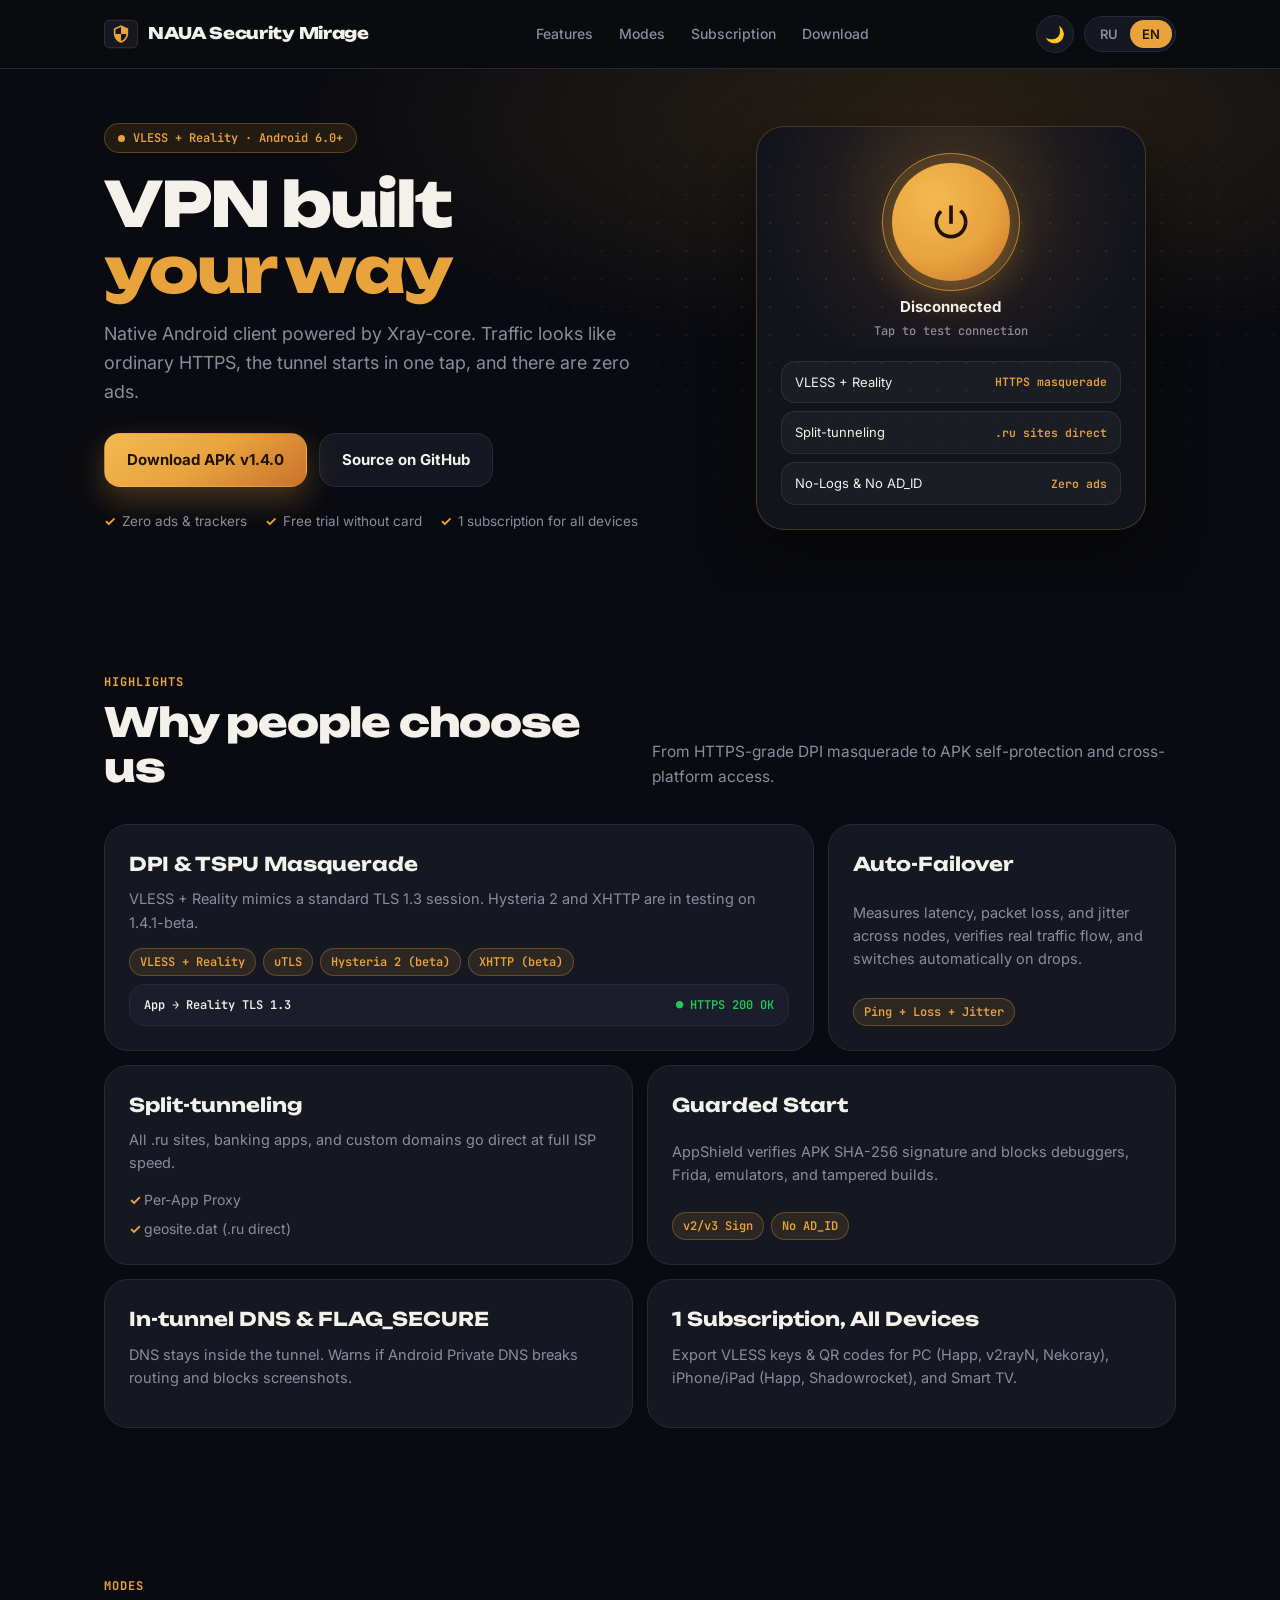
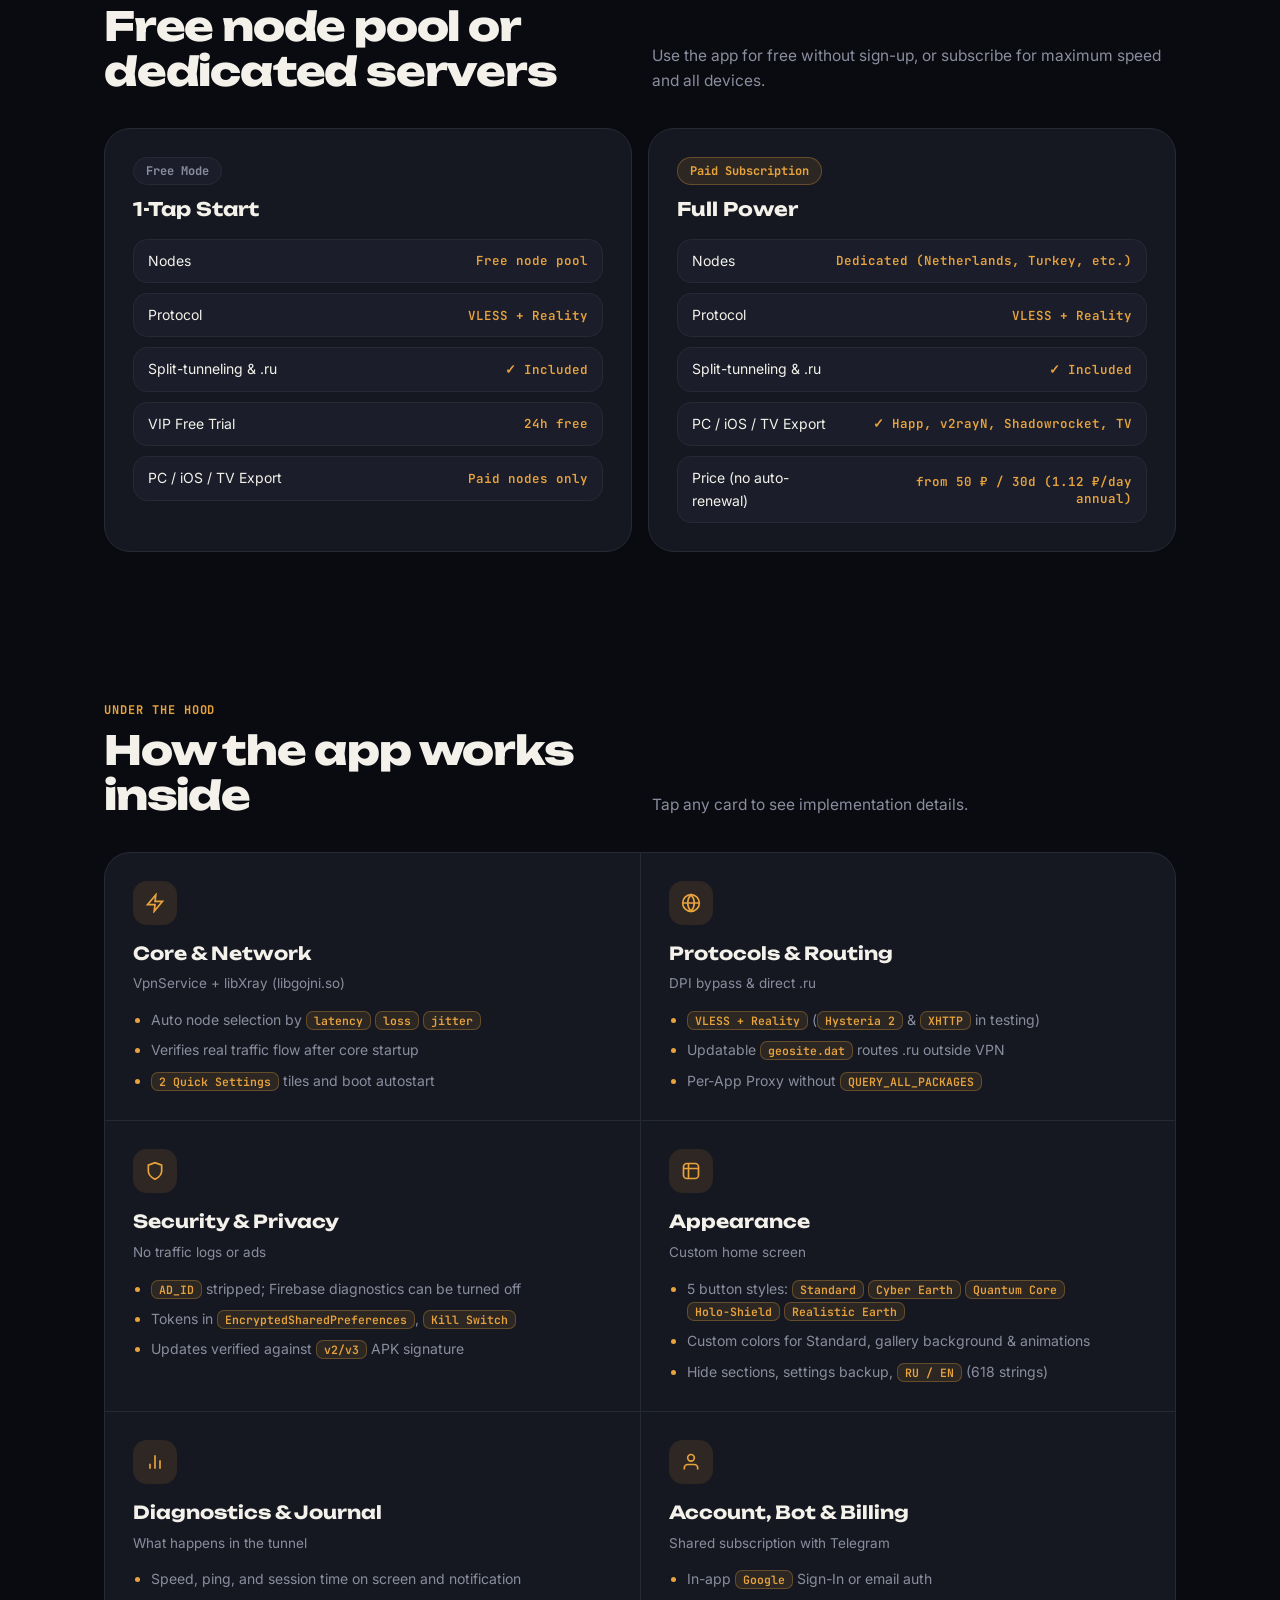
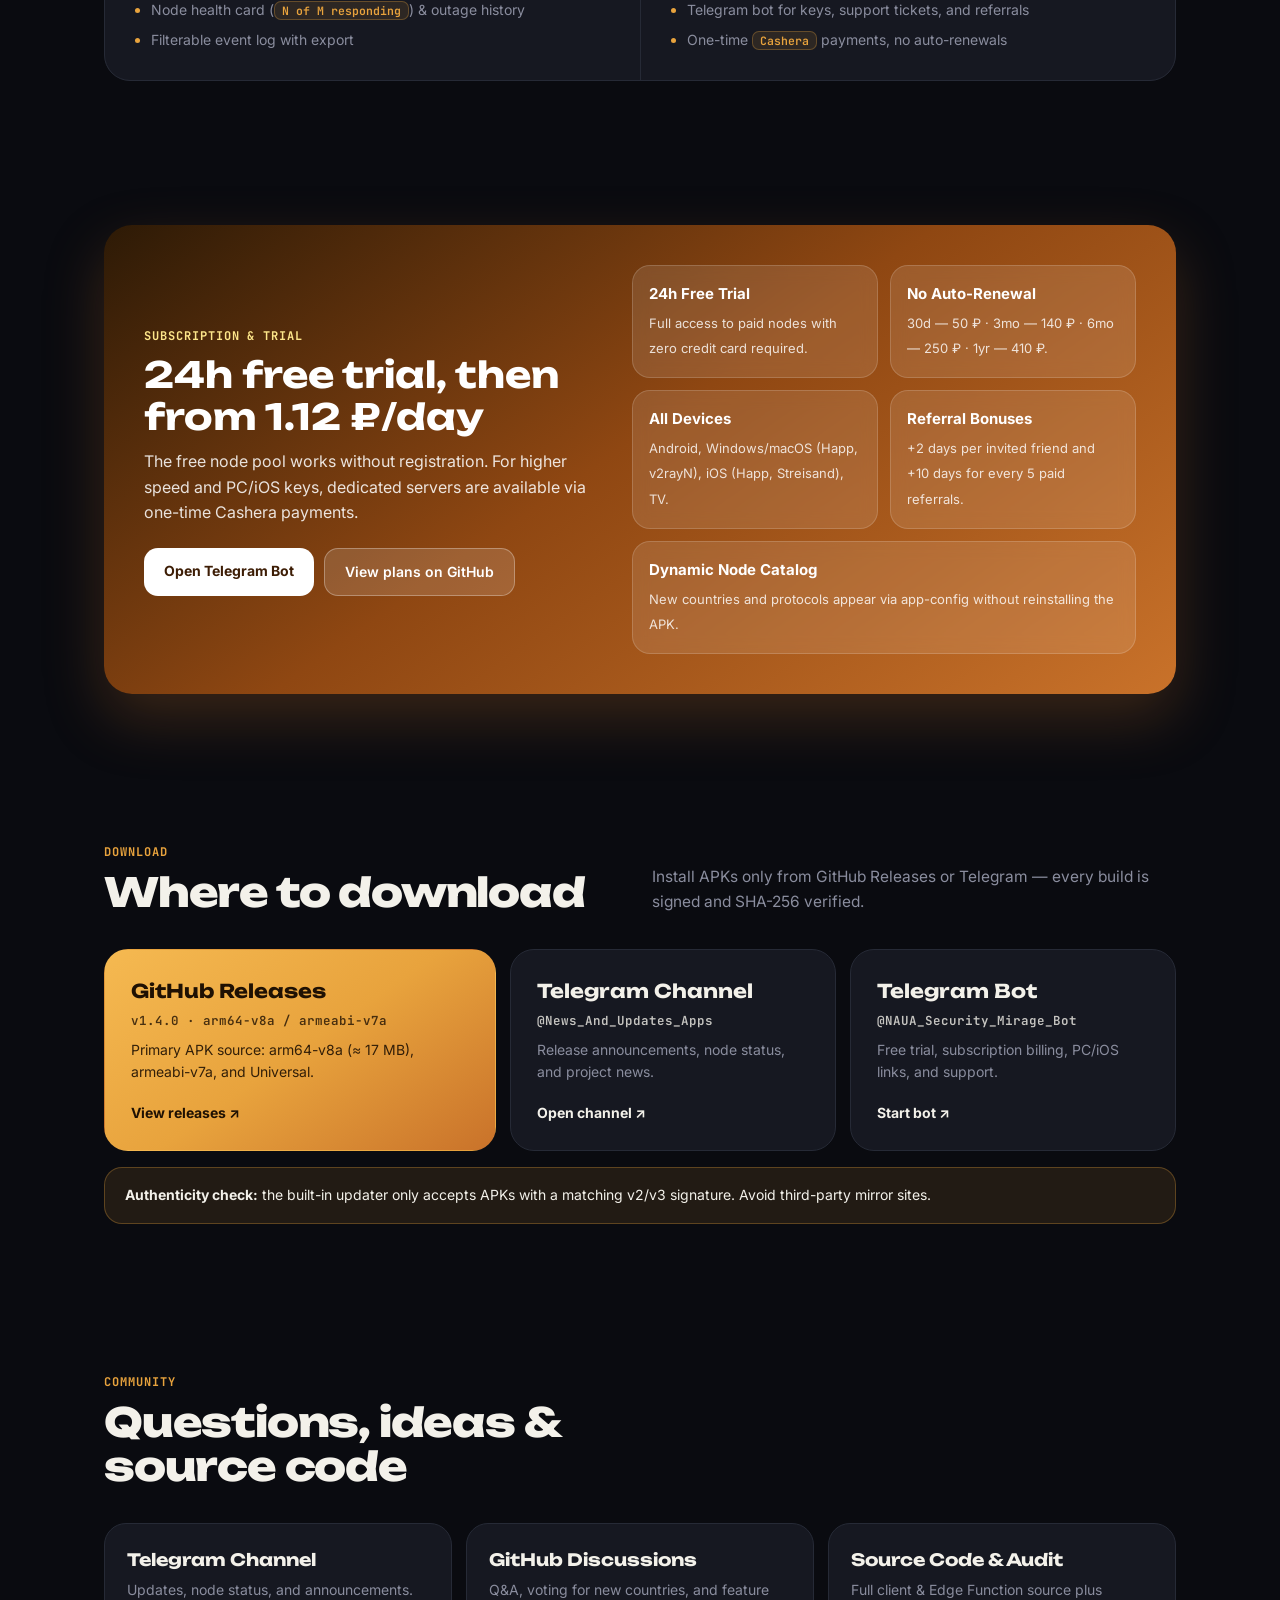
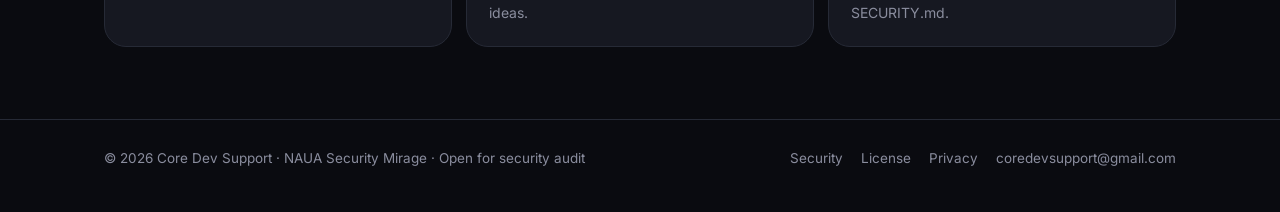
==== commit 807882b0: "docs(pages): clean up remaining emojis and AI-style phrasing across all sections" ====
--- a/docs/connect/index.html
+++ b/docs/connect/index.html
@@ -109,9 +109,9 @@
             <div class="vpn-meta" id="vpnMeta">Нажми, чтобы проверить подключение</div>
           </div>
           <div class="hero-card-facts">
-            <div class="hc-row"><span>🛡 VLESS + Reality</span><span class="hc-val" data-i18n="hc_v1">Маскировка под HTTPS</span></div>
-            <div class="hc-row"><span>⚡ Split-tunneling</span><span class="hc-val" data-i18n="hc_v2">.ru сайты напрямую</span></div>
-            <div class="hc-row"><span>🔒 No-Logs & No AD_ID</span><span class="hc-val" data-i18n="hc_v3">Без рекламы</span></div>
+            <div class="hc-row"><span>VLESS + Reality</span><span class="hc-val" data-i18n="hc_v1">Маскировка под HTTPS</span></div>
+            <div class="hc-row"><span>Split-tunneling</span><span class="hc-val" data-i18n="hc_v2">.ru сайты напрямую</span></div>
+            <div class="hc-row"><span>No-Logs & No AD_ID</span><span class="hc-val" data-i18n="hc_v3">Без рекламы</span></div>
           </div>
         </div>
       </div>
